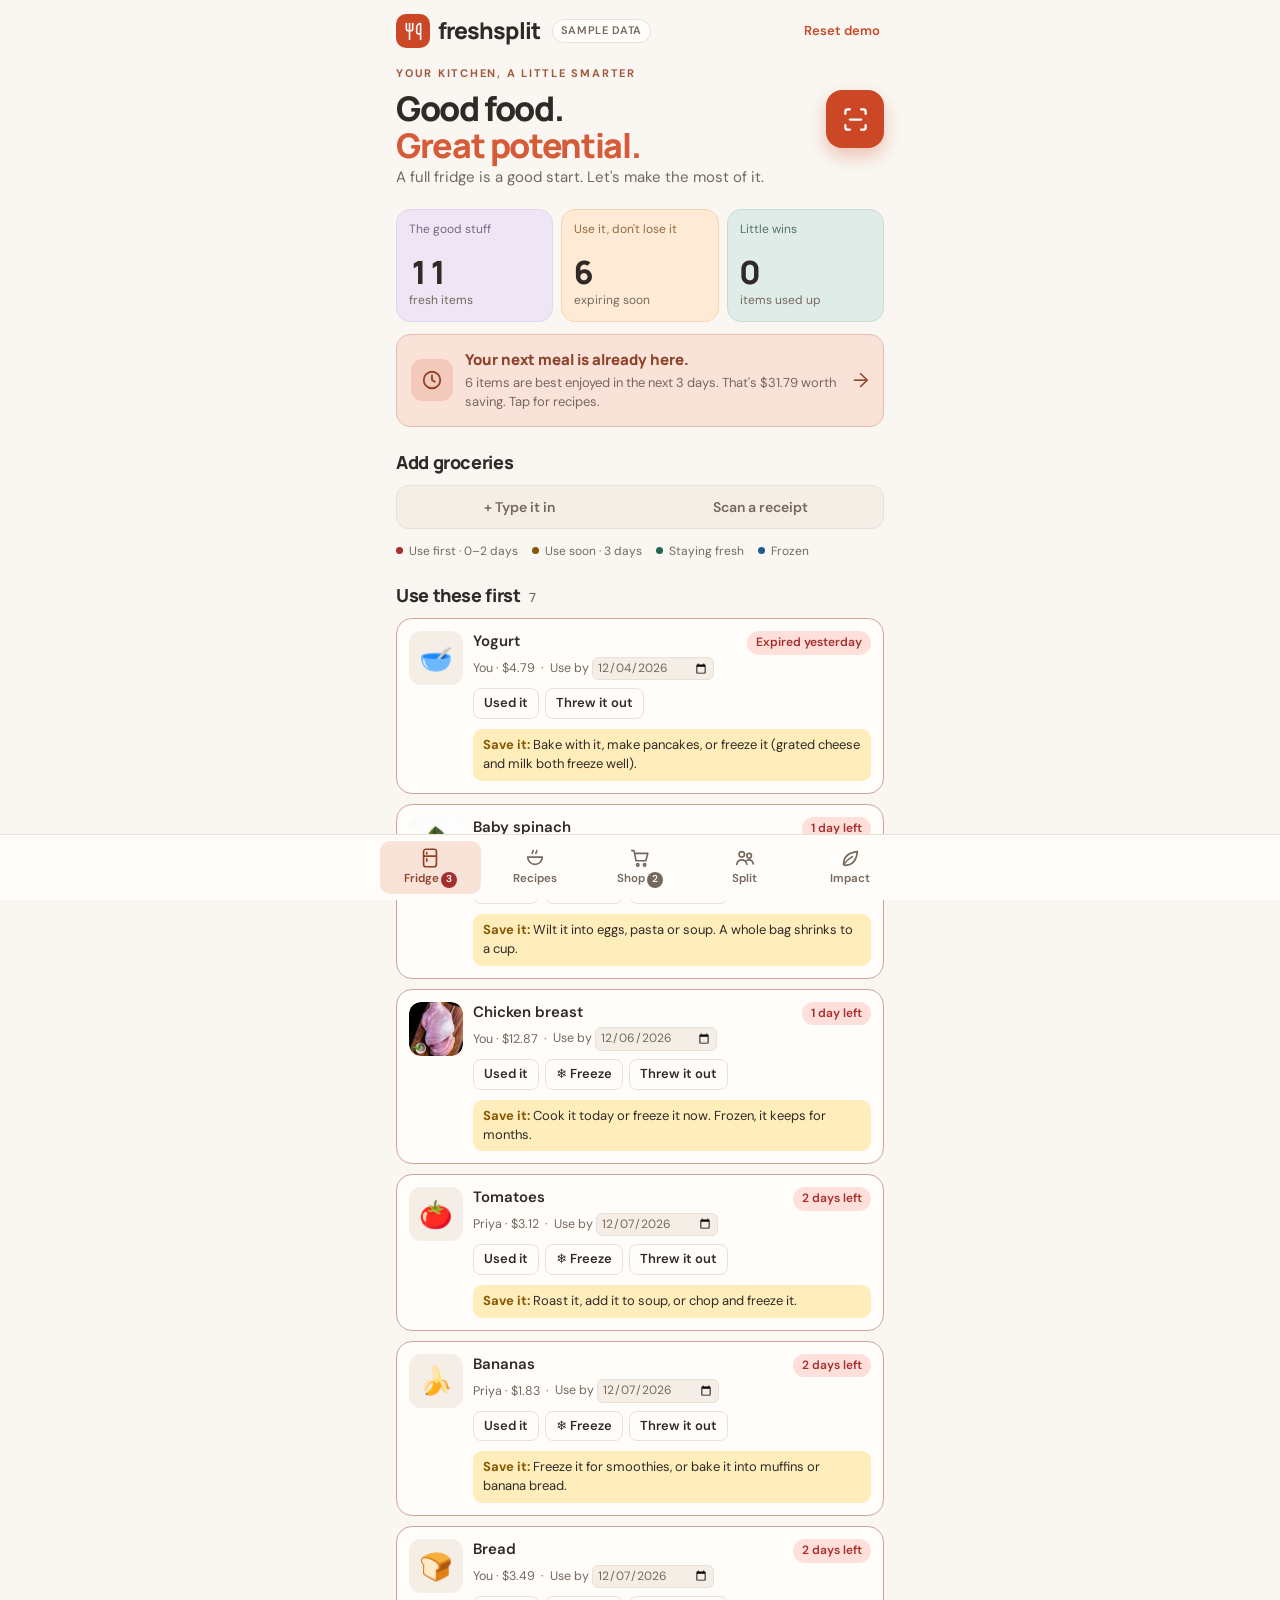
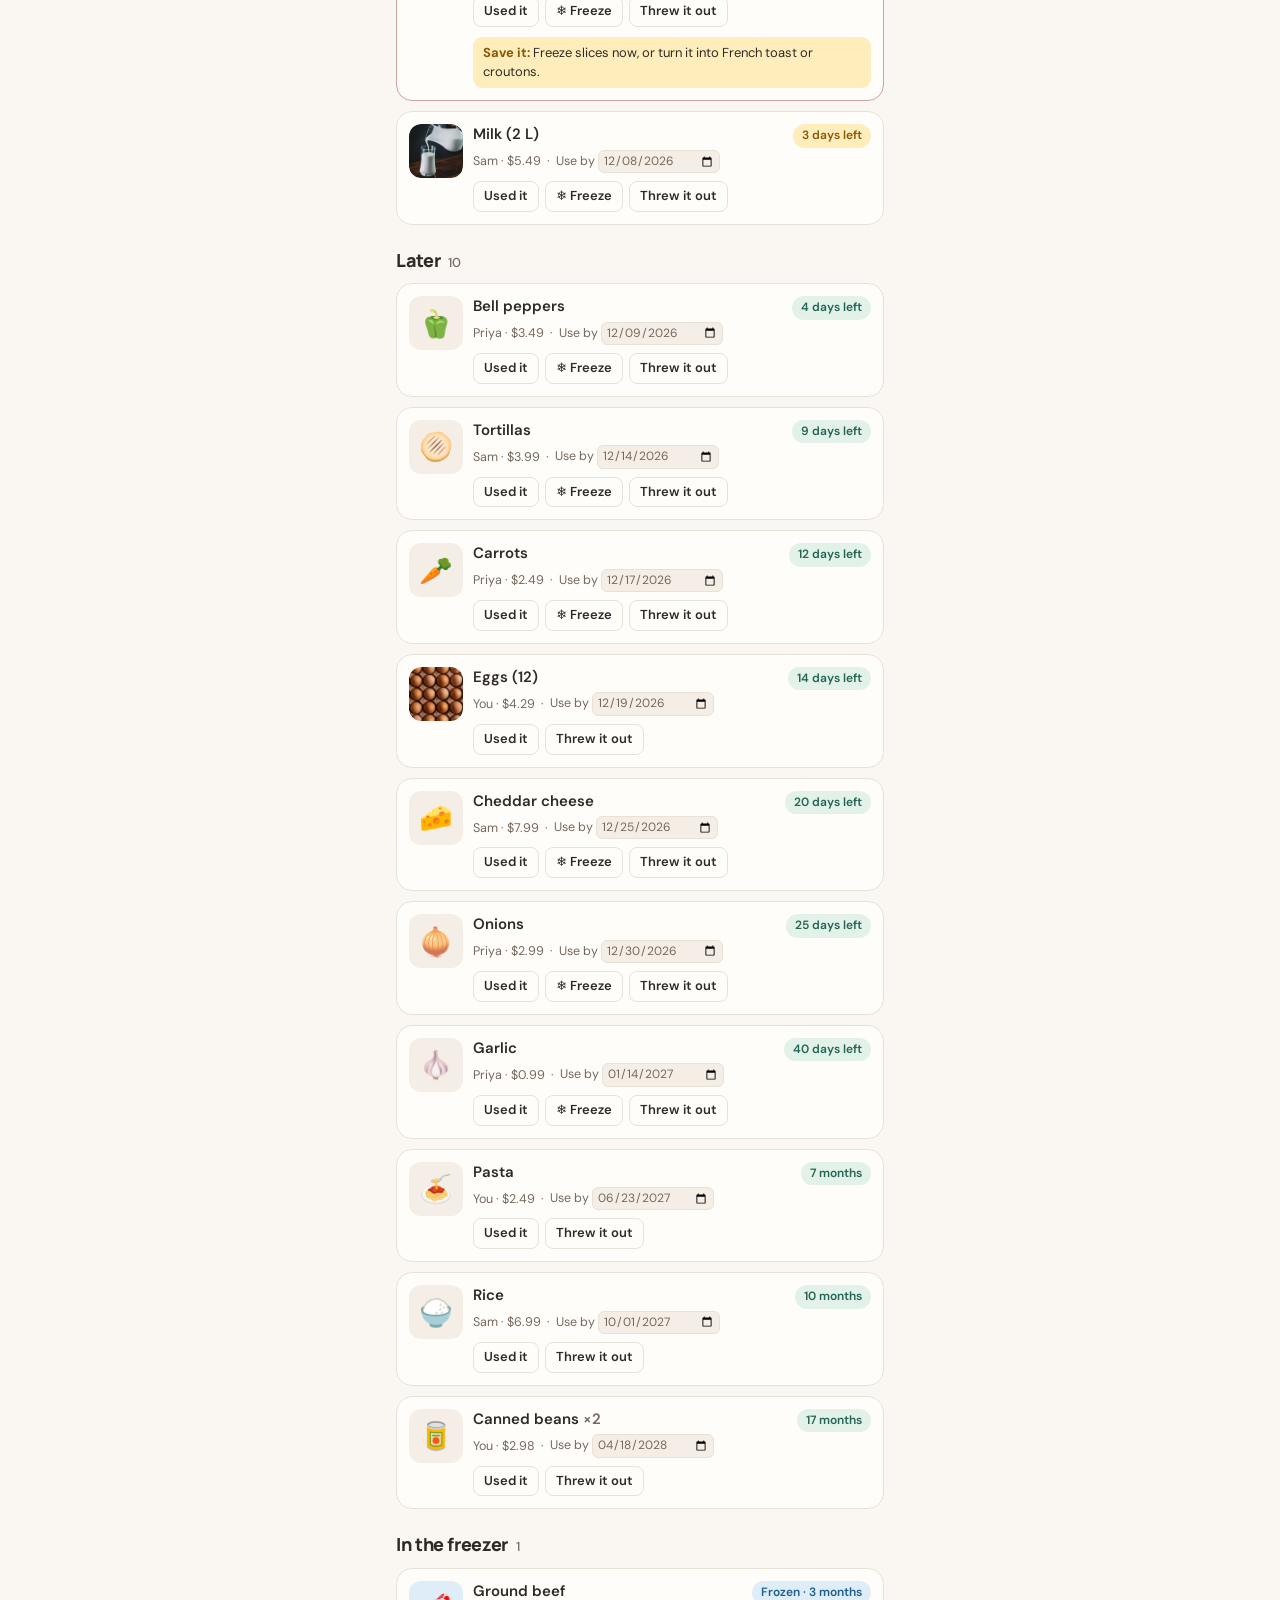
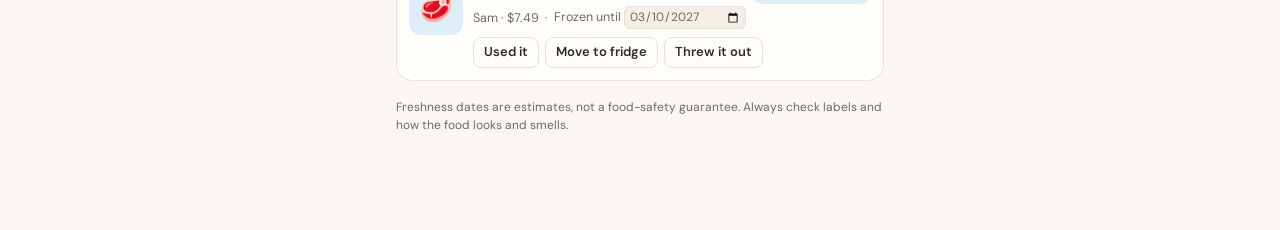
==== index.html @ 05a81a23 "Add FreshSplit app, test page and README" ====
<!DOCTYPE html>
<html lang="en">
<head>
<meta charset="utf-8">
<meta name="viewport" content="width=device-width,initial-scale=1,viewport-fit=cover">
<style>body{margin:0}[hidden]{display:none!important}</style>
</head>
<body>
<title>FreshSplit</title>
<meta name="claude:viewport-fit-sides" content="cover">
<link rel="preconnect" href="https://fonts.googleapis.com">
<link rel="preconnect" href="https://fonts.gstatic.com" crossorigin>
<link href="https://fonts.googleapis.com/css2?family=DM+Sans:opsz,wght@9..40,400;9..40,500;9..40,600;9..40,700&family=Manrope:wght@600;700;800&display=swap" rel="stylesheet">
<style>
/* Layout: a single phone-width app column, sticky header, fixed bottom tab bar */
:root{
  --bg:#FAF7F2; --surface:#FFFDFA; --sunk:#F4EEE6; --ink:#302A27; --muted:#75685D; --line:#E8E1D8;
  --accent:#CB4726; --accent-ink:#FFFFFF; --accent-soft:#F9E2D7; --accent-strong:#8E422A;
  --ice:#1D5E8C; --ice-soft:#DFEDF8; --ok:#246454; --ok-soft:#E2F2E9;
  --warn:#885805; --warn-soft:#FFEDBB; --bad:#A42F2F; --bad-soft:#FFDFDA;
  --p1:#EEE5F5; --p1-line:#E3D5ED; --p1-ink:#7C6588;
  --p2:#FFEBD5; --p2-line:#F1D7B8; --p2-ink:#94683F;
  --p3:#DFECE7; --p3-line:#C8DDD4; --p3-ink:#4F7466;
  --eyebrow:#A2583F; --headline-em:#D65B38;
  --shadow:0 1px 2px rgba(48,42,39,.05),0 6px 18px rgba(93,60,31,.06);
  --display:"Manrope","DM Sans",system-ui,sans-serif;
  --body:"DM Sans",system-ui,-apple-system,"Segoe UI",Roboto,sans-serif;
}
@media (prefers-color-scheme: dark){
  :root:not([data-theme="light"]){
    --bg:#191513; --surface:#221D1A; --sunk:#1D1916; --ink:#F3EBE4; --muted:#B5A698; --line:#3A312B;
    --accent:#F0784F; --accent-ink:#1A0E09; --accent-soft:#3B241A; --accent-strong:#F7A98C;
    --ice:#86C5F0; --ice-soft:#152A3B; --ok:#72CDB0; --ok-soft:#16302A;
    --warn:#EBB95C; --warn-soft:#382B12; --bad:#F38D7D; --bad-soft:#3E201C;
    --p1:#2A2233; --p1-line:#3A2F45; --p1-ink:#CDB6DA;
    --p2:#33261A; --p2-line:#4A3725; --p2-ink:#E3B98D;
    --p3:#1C2C27; --p3-line:#2B403A; --p3-ink:#9CCBB9;
    --eyebrow:#E39A7E; --headline-em:#F0784F;
    --shadow:0 1px 2px rgba(0,0,0,.4); color-scheme:dark;
  }
}
:root[data-theme="dark"]{
  --bg:#191513; --surface:#221D1A; --sunk:#1D1916; --ink:#F3EBE4; --muted:#B5A698; --line:#3A312B;
  --accent:#F0784F; --accent-ink:#1A0E09; --accent-soft:#3B241A; --accent-strong:#F7A98C;
  --ice:#86C5F0; --ice-soft:#152A3B; --ok:#72CDB0; --ok-soft:#16302A;
  --warn:#EBB95C; --warn-soft:#382B12; --bad:#F38D7D; --bad-soft:#3E201C;
  --p1:#2A2233; --p1-line:#3A2F45; --p1-ink:#CDB6DA;
  --p2:#33261A; --p2-line:#4A3725; --p2-ink:#E3B98D;
  --p3:#1C2C27; --p3-line:#2B403A; --p3-ink:#9CCBB9;
  --eyebrow:#E39A7E; --headline-em:#F0784F;
  --shadow:0 1px 2px rgba(0,0,0,.4); color-scheme:dark;
}
*{box-sizing:border-box}
body{background:var(--bg);color:var(--ink);font-family:var(--body);font-size:15px;line-height:1.45;-webkit-font-smoothing:antialiased}
body::before{content:"";position:fixed;inset:0 0 auto;height:env(safe-area-inset-top,0px);z-index:10;background:var(--bg)}
button,input,select,textarea{font:inherit;color:inherit}
button{cursor:pointer}
:focus-visible{outline:2px solid var(--accent);outline-offset:2px}
.app{max-width:520px;margin:0 auto;padding-left:max(16px,env(safe-area-inset-left,0px));padding-right:max(16px,env(safe-area-inset-right,0px));padding-block:0 calc(96px + env(safe-area-inset-bottom,0px))}
header.top{position:sticky;top:env(safe-area-inset-top,0px);z-index:5;background:var(--bg);padding-block:14px 10px;display:flex;align-items:center;gap:12px}
.brand{font-family:var(--display);font-weight:800;font-size:22px;letter-spacing:-.02em;display:flex;align-items:center;gap:8px}
.brand-mark{width:28px;height:28px;border-radius:8px;background:var(--accent);color:var(--accent-ink);display:grid;place-items:center;font-size:15px}
.top .spacer{flex:1}
.demo-pill{font-size:11px;font-weight:600;letter-spacing:.06em;text-transform:uppercase;color:var(--muted);border:1px solid var(--line);border-radius:999px;padding:3px 8px;background:var(--surface)}
.linkbtn{background:none;border:0;color:var(--accent);font-weight:600;font-size:13px;padding:4px}
h1.page{font-family:var(--display);font-weight:800;font-size:30px;letter-spacing:-.025em;line-height:1.1;margin:6px 0 4px;text-wrap:balance}
.sub{color:var(--muted);margin:0 0 16px}
h2{font-family:var(--display);font-weight:700;font-size:18px;letter-spacing:-.01em;margin:22px 0 10px;display:flex;align-items:baseline;gap:8px}
h2 .count{font-family:var(--body);font-size:13px;color:var(--muted);font-weight:500}
.stack{display:flex;flex-direction:column;gap:10px}
.card{background:var(--surface);border:1px solid var(--line);border-radius:14px;padding:14px;box-shadow:var(--shadow)}
.row{display:flex;gap:10px;align-items:center;flex-wrap:wrap}
.grow{flex:1;min-width:0}
.muted{color:var(--muted)}
.small{font-size:13px}
.tnum{font-variant-numeric:tabular-nums}

/* Summary strip */
.summary{display:grid;grid-template-columns:repeat(3,1fr);gap:8px}
.sum{border-radius:12px;padding:10px 12px;background:var(--surface);border:1px solid var(--line)}
.sum b{display:block;font-family:var(--display);font-size:24px;font-weight:800;line-height:1.1;font-variant-numeric:tabular-nums}
.sum span{font-size:12px;color:var(--muted)}
.sum.bad b{color:var(--bad)} .sum.warn b{color:var(--warn)}

/* Buttons & fields */
.btn{border:1px solid var(--line);background:var(--surface);border-radius:10px;padding:8px 12px;font-weight:600;font-size:14px}
.btn.primary{background:var(--accent);color:var(--accent-ink);border-color:var(--accent)}
.btn.ghost{background:transparent}
.btn.sm{padding:5px 10px;font-size:13px;border-radius:8px}
.btn:disabled{opacity:.45;cursor:not-allowed}
.seg{display:flex;background:var(--sunk);border:1px solid var(--line);border-radius:12px;padding:3px;gap:3px}
.seg button{flex:1;border:0;background:transparent;border-radius:9px;padding:8px;font-weight:600;font-size:14px;color:var(--muted)}
.seg button[aria-pressed="true"]{background:var(--surface);color:var(--ink);box-shadow:var(--shadow)}
.f{display:flex;flex-direction:column;gap:4px;font-size:12px;font-weight:600;color:var(--muted);letter-spacing:.02em;min-width:0}
.input,select.input,textarea.input{width:100%;border:1px solid var(--line);background:var(--sunk);border-radius:9px;padding:9px 10px;font-size:15px;font-weight:400;color:var(--ink)}
textarea.input{font-family:ui-monospace,"SF Mono",Menlo,Consolas,monospace;font-size:13px;min-height:150px;resize:vertical}
.grid2{display:grid;grid-template-columns:1fr 1fr;gap:10px}
.grid3{display:grid;grid-template-columns:1fr 1fr 1fr;gap:10px}
.hint{font-size:13px;color:var(--muted);background:var(--sunk);border-radius:9px;padding:8px 10px}

/* Pantry rows */
.item{display:grid;grid-template-columns:40px 1fr;gap:10px;align-items:start;padding:12px;background:var(--surface);border:1px solid var(--line);border-radius:14px}
.item.urgent{border-color:color-mix(in srgb,var(--bad) 35%,var(--line))}
.emoji{width:40px;height:40px;border-radius:10px;background:var(--sunk);display:grid;place-items:center;font-size:22px}
.item .name{font-weight:600;min-width:0}
.item .head{display:flex;justify-content:space-between;align-items:flex-start;gap:8px}
.demo-pill,.linkbtn{white-space:nowrap}
.item .meta{font-size:12.5px;color:var(--muted);display:flex;gap:6px;flex-wrap:wrap;align-items:center;margin-top:2px}
.item input[type=date]{border:1px solid var(--line);background:var(--sunk);border-radius:6px;padding:1px 4px;font-size:12px;color:var(--muted)}
.item .acts{display:flex;gap:6px;margin-top:8px;flex-wrap:wrap}
.tip{grid-column:2 / -1;font-size:13px;background:var(--warn-soft);color:var(--ink);border-radius:9px;padding:7px 10px}
.tip b{color:var(--warn)}
.chip{display:inline-flex;align-items:center;gap:4px;border-radius:999px;padding:3px 9px;font-size:12px;font-weight:600;white-space:nowrap;font-variant-numeric:tabular-nums}
.chip.ok{background:var(--accent-soft);color:var(--accent)}
.chip.warn{background:var(--warn-soft);color:var(--warn)}
.chip.bad{background:var(--bad-soft);color:var(--bad)}
.chip.ice{background:var(--ice-soft);color:var(--ice)}
.item.frozen .emoji{background:var(--ice-soft)}
.frz{display:inline-flex;align-items:center;gap:6px;border:1px solid var(--line);background:var(--surface);border-radius:999px;padding:4px 10px;font-size:13px;font-weight:600;color:var(--ink);cursor:pointer;white-space:nowrap}
.frz input{width:16px;height:16px;accent-color:var(--ice);margin:0}
.frz:has(input:checked){background:var(--ice-soft);border-color:var(--ice);color:var(--ice)}
.rc-row{display:grid;grid-template-columns:auto 32px 1fr;gap:10px;align-items:start;padding:10px 0;border-bottom:1px solid var(--line)}
.rc-row > input{width:18px;height:18px;margin-top:6px;accent-color:var(--accent)}
.rc-row .emoji{width:32px;height:32px;font-size:18px;border-radius:8px}
.rc-ctl{display:flex;flex-wrap:wrap;gap:8px;align-items:center;margin-top:6px}
.dt{border:1px solid var(--line);background:var(--sunk);border-radius:8px;padding:4px 6px;font-size:13px;color:var(--ink)}
.chip.neutral{background:var(--sunk);color:var(--muted);border:1px solid var(--line)}

/* Recipes */
.chips{display:flex;gap:8px;flex-wrap:wrap}
.fchip{border:1px solid var(--line);background:var(--surface);border-radius:999px;padding:6px 12px;font-size:13px;font-weight:600;color:var(--muted)}
.fchip[aria-pressed="true"]{background:var(--ink);color:var(--bg);border-color:var(--ink)}
.recipe h3{font-family:var(--display);font-size:18px;font-weight:700;margin:0;letter-spacing:-.01em}
.bar{height:6px;border-radius:99px;background:var(--sunk);overflow:hidden;border:1px solid var(--line)}
.bar i{display:block;height:100%;background:var(--accent);border-radius:99px}
.uses{font-size:13px;background:var(--warn-soft);border-radius:9px;padding:7px 10px}
.uses b{color:var(--warn)}
.ing{display:flex;flex-wrap:wrap;gap:6px}
.ing span{font-size:12.5px;border-radius:7px;padding:2px 8px;background:var(--accent-soft);color:var(--accent);font-weight:500}
.ing span.miss{background:var(--sunk);color:var(--muted);text-decoration:line-through;text-decoration-color:transparent;border:1px dashed var(--line)}
.cookpanel{border-top:1px dashed var(--line);margin-top:4px;padding-top:10px}
.check{display:flex;gap:10px;align-items:center;padding:6px 0;font-size:14px}
.check input{width:18px;height:18px;accent-color:var(--accent)}

/* Shopping */
.shop-row{display:flex;gap:10px;align-items:center;padding:10px 12px;background:var(--surface);border:1px solid var(--line);border-radius:12px}
.shop-row.done .nm{text-decoration:line-through;color:var(--muted)}
.alert{border-radius:12px;padding:12px;font-size:14px;display:flex;flex-direction:column;gap:8px}
.alert.warn{background:var(--warn-soft)}
.alert.ok{background:var(--accent-soft)}
.alert.info{background:var(--sunk);border:1px solid var(--line)}

/* Split */
.people{display:flex;gap:8px;flex-wrap:wrap}
.person{display:flex;align-items:center;gap:8px;border:1px solid var(--line);background:var(--surface);border-radius:999px;padding:4px 12px 4px 4px;font-weight:600;font-size:14px}
.av{width:26px;height:26px;border-radius:50%;display:grid;place-items:center;font-size:12px;font-weight:700;color:var(--accent-ink);background:var(--accent)}
.bal{display:flex;justify-content:space-between;align-items:center;padding:8px 0;border-bottom:1px solid var(--line)}
.bal:last-child{border-bottom:0}
.settle{display:flex;align-items:center;gap:8px;font-size:15px;padding:8px 0}
.settle .arrow{color:var(--muted)}
.settle b.amt{margin-left:auto;font-variant-numeric:tabular-nums}
.pchips{display:flex;gap:6px;flex-wrap:wrap}
.pchip{display:inline-flex;align-items:center;gap:6px;border:1px solid var(--line);background:var(--sunk);border-radius:999px;padding:3px 11px 3px 3px;font-size:13px;font-weight:600;color:var(--muted)}
.pchip .av{width:22px;height:22px;font-size:11px;background:var(--line);color:var(--muted)}
.pchip[aria-pressed="true"]{background:var(--accent-soft);border-color:var(--accent);color:var(--accent)}
.pchip[aria-pressed="true"] .av{background:var(--accent);color:var(--accent-ink)}
.buy{display:flex;flex-direction:column;gap:10px;padding:12px;background:var(--surface);border:1px solid var(--line);border-radius:12px}
.buy .quick{display:flex;gap:4px;margin-left:-4px}

/* Impact */
.tiles{display:grid;grid-template-columns:1fr 1fr;gap:10px}
.tile{background:var(--surface);border:1px solid var(--line);border-radius:14px;padding:14px}
.tile .v{font-family:var(--display);font-weight:800;font-size:30px;letter-spacing:-.02em;line-height:1.05;font-variant-numeric:tabular-nums}
.tile .l{font-size:12.5px;color:var(--muted);margin-top:4px}
.tile.hero{grid-column:1 / -1;background:var(--accent);border-color:var(--accent);color:var(--accent-ink)}
.tile.hero .l{color:var(--accent-ink);opacity:.85}
.tile.hero .v{font-size:40px}
.chart{display:grid;grid-template-columns:repeat(4,1fr);gap:12px;align-items:end;height:170px;padding:0 4px;border-bottom:1px solid var(--line);background-image:linear-gradient(var(--line) 1px,transparent 1px);background-size:100% 25%;background-position:0 0}
.wk{display:flex;gap:4px;align-items:end;justify-content:center;height:100%}
.wk i{width:22px;border-radius:5px 5px 0 0;position:relative;display:block;min-height:2px}
.wk i.r{background:var(--accent)} .wk i.t{background:var(--bad);opacity:.75}
.wk i em{position:absolute;top:-17px;left:50%;transform:translateX(-50%);font-style:normal;font-size:10.5px;color:var(--muted);font-variant-numeric:tabular-nums;white-space:nowrap}
.xl{display:grid;grid-template-columns:repeat(4,1fr);gap:12px;text-align:center;font-size:12px;color:var(--muted);padding-top:6px}
.legend{display:flex;gap:14px;font-size:12.5px;color:var(--muted);margin-top:8px}
.legend span::before{content:"";display:inline-block;width:10px;height:10px;border-radius:3px;margin-right:6px;vertical-align:-1px;background:var(--accent)}
.legend span.t::before{background:var(--bad);opacity:.75}
.src{font-size:12.5px;color:var(--muted)}
.src a{color:var(--accent)}

/* Bottom nav */
nav.tabs{position:fixed;left:0;right:0;bottom:0;z-index:6;background:var(--surface);border-top:1px solid var(--line);padding:6px max(16px,env(safe-area-inset-right,0px)) calc(6px + env(safe-area-inset-bottom,0px)) max(16px,env(safe-area-inset-left,0px))}
nav.tabs .in{max-width:520px;margin:0 auto;display:grid;grid-template-columns:repeat(5,1fr);gap:4px}
nav.tabs button{border:0;background:transparent;border-radius:10px;padding:6px 2px;display:flex;flex-direction:column;align-items:center;gap:2px;font-size:11.5px;font-weight:600;color:var(--muted)}
nav.tabs button svg{width:22px;height:22px;fill:none;stroke:currentColor;stroke-width:1.8;stroke-linecap:round;stroke-linejoin:round}
nav.tabs button[aria-current="page"]{color:var(--accent);background:var(--accent-soft)}
.badge{min-width:16px;height:16px;padding:0 4px;border-radius:8px;background:var(--bad);color:#fff;font-size:10px;display:inline-grid;place-items:center;margin-left:2px}

.toast{position:fixed;left:50%;bottom:calc(84px + env(safe-area-inset-bottom,0px));transform:translateX(-50%) translateY(20px);background:var(--ink);color:var(--bg);padding:10px 16px;border-radius:12px;font-size:14px;font-weight:500;opacity:0;pointer-events:none;transition:.25s;max-width:calc(100% - 32px);z-index:20;text-align:center}
.toast.show{opacity:1;transform:translateX(-50%) translateY(0)}
.upload{display:flex;flex-direction:column;align-items:center;gap:4px;text-align:center;border:2px dashed var(--accent);background:var(--accent-soft);border-radius:14px;padding:18px 14px;cursor:pointer;color:var(--ink)}
.upload b{color:var(--accent);font-size:16px}
.upload .up-ic{width:40px;height:40px;fill:none;stroke:var(--accent);stroke-width:1.8;stroke-linecap:round;stroke-linejoin:round}
.upload:focus-within{outline:2px solid var(--accent);outline-offset:2px}
.vh{position:absolute;width:1px;height:1px;opacity:0;overflow:hidden;pointer-events:none}
.ocr{display:flex;gap:12px;align-items:center}
.ocr img{width:56px;height:76px;object-fit:cover;object-position:top;border-radius:8px;border:1px solid var(--line);flex:none;background:#fff}
.or{display:flex;align-items:center;gap:10px;color:var(--muted);font-size:12px;text-transform:uppercase;letter-spacing:.06em}
.or::before,.or::after{content:"";flex:1;height:1px;background:var(--line)}
.empty{text-align:center;color:var(--muted);padding:18px;border:1px dashed var(--line);border-radius:14px}
@media (max-width:380px){.grid3{grid-template-columns:1fr 1fr}.summary b{font-size:20px}}

/* Figma design layer: warm kitchen look */
.brand{font-family:var(--display);font-weight:800;letter-spacing:-.04em;font-size:23px}
.brand-mark{width:34px;height:34px;border-radius:10px}
.brand-mark svg{width:19px;height:19px;fill:none;stroke:currentColor;stroke-width:2;stroke-linecap:round;stroke-linejoin:round}
h1.page{font-weight:800;letter-spacing:-.04em;font-size:34px;line-height:1.08}
h1.page em{font-style:normal;color:var(--headline-em)}
h2{font-family:var(--display);font-weight:800;letter-spacing:-.02em}
.hero{display:flex;align-items:flex-start;gap:12px;margin:8px 0 4px}
.eyebrow{color:var(--eyebrow);font-size:11px;font-weight:700;letter-spacing:.16em;text-transform:uppercase;margin-bottom:8px}
.scan-fab{flex:none;width:58px;height:58px;border-radius:16px;border:0;background:var(--accent);color:var(--accent-ink);display:grid;place-items:center;box-shadow:0 8px 18px color-mix(in srgb,var(--accent) 30%,transparent);margin-top:24px}
.scan-fab svg{width:27px;height:27px;fill:none;stroke:currentColor;stroke-width:2;stroke-linecap:round;stroke-linejoin:round}
.stats{display:grid;grid-template-columns:repeat(3,minmax(0,1fr));gap:8px}
.stat{border-radius:14px;padding:12px;border:1px solid var(--p1-line);background:var(--p1);display:flex;flex-direction:column;min-width:0}
.stat .lbl{font-size:12px;color:var(--p1-ink);line-height:1.25;min-height:2.5em}
.stat b{font-family:var(--display);font-size:32px;font-weight:800;letter-spacing:-.03em;line-height:1.05;margin-top:4px;font-variant-numeric:tabular-nums}
.stat .unit{font-size:12px;color:var(--muted);margin-top:2px}
.stat.s2{background:var(--p2);border-color:var(--p2-line)} .stat.s2 .lbl{color:var(--p2-ink)}
.stat.s3{background:var(--p3);border-color:var(--p3-line)} .stat.s3 .lbl{color:var(--p3-ink)}
.banner{display:flex;align-items:center;gap:12px;width:100%;text-align:left;margin-top:12px;background:var(--accent-soft);border:1px solid color-mix(in srgb,var(--accent) 22%,var(--line));border-radius:14px;padding:14px;color:var(--ink);font:inherit}
.banner b{display:block;color:var(--accent-strong);font-family:var(--display);font-size:15px;font-weight:800}
.banner .t{display:block;font-size:13px;color:var(--muted);margin-top:3px}
.banner .arr{color:var(--accent-strong);font-size:20px;flex:none}
.b-ic{width:42px;height:42px;border-radius:11px;background:color-mix(in srgb,var(--accent) 16%,transparent);color:var(--accent-strong);display:grid;place-items:center;flex:none}
.b-ic svg{width:22px;height:22px;fill:none;stroke:currentColor;stroke-width:2;stroke-linecap:round;stroke-linejoin:round}
.key{display:flex;flex-wrap:wrap;gap:6px 14px;font-size:12px;color:var(--muted);margin-top:14px}
.key i{display:inline-block;width:7px;height:7px;border-radius:50%;margin-right:6px;vertical-align:1px}
.key .kr{background:var(--bad)} .key .kw{background:var(--warn)} .key .ko{background:var(--ok)} .key .ki{background:var(--ice)}
.disclaimer{font-size:12px;color:var(--muted);margin:18px 0 0}
.item{grid-template-columns:54px 1fr;border-radius:16px}
.item .emoji{width:54px;height:54px;border-radius:12px;font-size:27px;overflow:hidden}
.emoji img{width:100%;height:100%;object-fit:cover;border-radius:inherit;display:block}
.recipe{overflow:hidden}
.recipe .rphoto{display:block;width:calc(100% + 28px);max-width:none;margin:-14px -14px 0;height:150px;object-fit:cover}
.chip.ok{background:var(--ok-soft);color:var(--ok)}
.ing span{background:var(--ok-soft);color:var(--ok)}
.tile.hero{background:var(--ok);border-color:var(--ok);color:var(--bg)}
.tile.hero .l{color:var(--bg)}
.wk i.r{background:var(--ok)}
.legend span::before{background:var(--ok)}
.card,.shop-row,.buy{border-radius:16px}
nav.tabs button[aria-current="page"]{color:var(--accent-strong)}
@media (prefers-reduced-motion:reduce){*{transition:none!important}}
</style>

<div class="app">
  <header class="top">
    <div class="brand"><span class="brand-mark" aria-hidden="true"><svg viewBox="0 0 24 24"><path d="M3 2v7c0 1.1.9 2 2 2h4a2 2 0 0 0 2-2V2"/><path d="M7 2v20"/><path d="M21 15V2a5 5 0 0 0-5 5v6c0 1.1.9 2 2 2h3Zm0 0v7"/></svg></span>freshsplit</div>
    <span class="demo-pill">Sample data</span>
    <span class="spacer"></span>
    <button class="linkbtn" data-act="reset">Reset demo</button>
  </header>
  <main id="view"></main>
</div>

<nav class="tabs" aria-label="Sections">
  <div class="in" id="tabs"></div>
</nav>
<div class="toast" id="toast" role="status" aria-live="polite"></div>

<script>
(function(){
"use strict";

/* ---------- Food knowledge: typical fridge shelf life, weight, price ---------- */
// d = days it usually keeps after purchase, kg = typical pack weight, p = typical price (CAD)
const FOODS = [
  {k:"milk", n:"Milk (2 L)", e:"🥛", d:7, kg:2.0, p:5.49, c:"dairy", a:["milk"]},
  {k:"eggs", n:"Eggs (12)", e:"🥚", d:21, kg:0.7, p:4.29, c:"dairy", a:["egg"]},
  {k:"cheese", n:"Cheddar cheese", e:"🧀", d:28, kg:0.4, p:7.99, c:"dairy", a:["cheese","ched","mozz"]},
  {k:"yogurt", n:"Yogurt", e:"🥣", d:14, kg:0.65, p:4.79, c:"dairy", a:["yogurt","yog"]},
  {k:"butter", n:"Butter", e:"🧈", d:60, kg:0.45, p:6.49, c:"dairy", a:["butter"]},
  {k:"cream", n:"Cooking cream", e:"🥛", d:10, kg:0.5, p:3.29, c:"dairy", a:["cream"]},
  {k:"bread", n:"Bread", e:"🍞", d:5, kg:0.6, p:3.49, c:"bakery", a:["bread","loaf"]},
  {k:"tortilla", n:"Tortillas", e:"🫓", d:14, kg:0.5, p:3.99, c:"bakery", a:["tortilla","wrap"]},
  {k:"spinach", n:"Baby spinach", e:"🥬", d:5, kg:0.3, p:4.99, c:"leafy", a:["spinach"]},
  {k:"lettuce", n:"Lettuce", e:"🥬", d:7, kg:0.5, p:2.99, c:"leafy", a:["lettuce","romaine"]},
  {k:"tomato", n:"Tomatoes", e:"🍅", d:7, kg:0.5, p:3.12, c:"produce", a:["tomato","roma"]},
  {k:"pepper", n:"Bell peppers", e:"🫑", d:7, kg:0.4, p:3.49, c:"produce", a:["pepper"]},
  {k:"broccoli", n:"Broccoli", e:"🥦", d:5, kg:0.5, p:2.99, c:"produce", a:["broccoli"]},
  {k:"mushroom", n:"Mushrooms", e:"🍄", d:5, kg:0.23, p:2.99, c:"produce", a:["mushroom"]},
  {k:"cucumber", n:"Cucumber", e:"🥒", d:7, kg:0.4, p:1.29, c:"produce", a:["cucumber","cuke"]},
  {k:"carrot", n:"Carrots", e:"🥕", d:21, kg:1.0, p:2.49, c:"produce", a:["carrot"]},
  {k:"potato", n:"Potatoes", e:"🥔", d:30, kg:2.0, p:4.99, c:"produce", a:["potato"]},
  {k:"onion", n:"Onions", e:"🧅", d:30, kg:1.0, p:2.99, c:"produce", a:["onion"]},
  {k:"garlic", n:"Garlic", e:"🧄", d:60, kg:0.1, p:0.99, c:"produce", a:["garlic"]},
  {k:"banana", n:"Bananas", e:"🍌", d:5, kg:1.0, p:1.83, c:"fruit", a:["banana"]},
  {k:"apple", n:"Apples", e:"🍎", d:30, kg:1.0, p:4.49, c:"fruit", a:["apple"]},
  {k:"strawberries", n:"Strawberries", e:"🍓", d:4, kg:0.45, p:4.99, c:"fruit", a:["strawberr","berries"]},
  {k:"avocado", n:"Avocados", e:"🥑", d:4, kg:0.4, p:3.99, c:"fruit", a:["avocado"]},
  {k:"chicken", n:"Chicken breast", e:"🍗", d:2, kg:1.0, p:12.87, c:"meat", a:["chicken","chkn"]},
  {k:"beef", n:"Ground beef", e:"🥩", d:2, kg:0.45, p:7.49, c:"meat", a:["beef"]},
  {k:"salmon", n:"Salmon fillet", e:"🐟", d:2, kg:0.4, p:11.99, c:"meat", a:["salmon"]},
  {k:"rice", n:"Rice", e:"🍚", d:365, kg:2.0, p:6.99, c:"pantry", a:["rice"]},
  {k:"pasta", n:"Pasta", e:"🍝", d:365, kg:0.9, p:2.49, c:"pantry", a:["pasta","spaghetti","penne"]},
  {k:"oats", n:"Rolled oats", e:"🌾", d:365, kg:1.0, p:4.49, c:"pantry", a:["oats","oatmeal"]},
  {k:"beans", n:"Canned beans", e:"🥫", d:730, kg:0.4, p:1.49, c:"pantry", a:["bean"]}
];
const FOOD = Object.fromEntries(FOODS.map(f=>[f.k,f]));
const TIPS = {
  dairy:"Bake with it, make pancakes, or freeze it (grated cheese and milk both freeze well).",
  bakery:"Freeze slices now, or turn it into French toast or croutons.",
  leafy:"Wilt it into eggs, pasta or soup. A whole bag shrinks to a cup.",
  produce:"Roast it, add it to soup, or chop and freeze it.",
  fruit:"Freeze it for smoothies, or bake it into muffins or banana bread.",
  meat:"Cook it today or freeze it now. Frozen, it keeps for months.",
  pantry:"",
  other:"Check it, and freeze or cook it soon."
};
// How long food keeps in the freezer (days), and how long it lasts in the fridge after thawing.
const FREEZE = {milk:90, cheese:180, yogurt:60, butter:270, cream:90, bread:90, tortilla:180, spinach:180, tomato:180,
  pepper:240, broccoli:300, mushroom:270, carrot:300, onion:240, garlic:180, banana:90, apple:240, strawberries:240,
  avocado:120, chicken:270, beef:120, salmon:90};
const NO_FREEZE = {eggs:"Eggs crack in the shell when frozen.", lettuce:"Lettuce goes limp and watery when frozen.",
  cucumber:"Cucumber goes mushy when frozen.", potato:"Raw potatoes turn watery and grainy when frozen."};
const THAW = {meat:2, dairy:5, bakery:3};
function freezeDays(k, c){ if(k && FREEZE[k]) return FREEZE[k]; if(c==="pantry") return null; if(k && NO_FREEZE[k]) return null; return k?null:90; }
function noFreezeMsg(k, c){ if(k && NO_FREEZE[k]) return NO_FREEZE[k]; if(c==="pantry") return "This keeps for months in the cupboard, so there's no need to freeze it."; return "This doesn't freeze well."; }
function fmtDate(s){const [y,m,d]=s.split("-").map(Number); return new Date(y,m-1,d).toLocaleDateString(undefined,{month:"short",day:"numeric",year:"numeric"});}
const CO2_PER_KG = 3; // 2.3 Mt household food waste ≈ 6.9 Mt CO2 (Love Food Hate Waste Canada)

// How to spot each food on a receipt, including common store abbreviations.
const RX = {
  cheese:/chees|\bched|\bchs\b|mozz|parm/, yogurt:/yog|\bygt\b/,
  milk:/milk|\bmlk\b|\bhomo\b|\bskim\b|\b[12]\s?%/, cream:/cream|\bcrm\b/, butter:/butter|\bbtr\b/, eggs:/egg/,
  chicken:/chick|\bchkn|\bchk\b/, beef:/beef|\bgrnd\s?bf|\bgr\s?bf/, salmon:/salmon/,
  spinach:/spinach|\bspnch|\bspin\b/, lettuce:/lettuce|romaine|\blett\b|iceberg/, tomato:/tomato|\btoms?\b|\broma\b/,
  pepper:/pepper|\bppr\b/, broccoli:/brocc/, mushroom:/mushr|\bmush\b/, cucumber:/cucumb|\bcuke/, carrot:/carrot|\bcarr\b/,
  strawberries:/strawb|\bstrwb|berries/, avocado:/avocad|\bavo\b/, banana:/banan|\bbnna/, apple:/apple/,
  potato:/potat/, onion:/onion/, garlic:/garlic/,
  bread:/bread|\bbrd\b|\bloaf|bagel|\bbuns?\b/, tortilla:/tortil|\bwraps?\b/,
  pasta:/pasta|spaghet|penne|macaroni|fusilli|linguin/, rice:/\brice\b/, oats:/\boats?\b|oatmeal/, beans:/\bbeans?\b/
};
function findFood(text){
  const t = text.toLowerCase();
  for(const k in RX){ if(RX[k].test(t)) return FOOD[k]; }
  return null;
}

/* ---------- Photos (from the team's Figma design) ---------- */
const PHOTO = {"strawberries": "[data-uri]", "spinach": "[data-uri]", "chicken": "[data-uri]", "milk": "[data-uri]", "avocado": "[data-uri]", "eggs": "[data-uri]"};
const RPHOTO = {"Creamy chicken & spinach pasta": "[data-uri]", "Yogurt fruit bowl": "[data-uri]", "Avocado & egg toast": "[data-uri]"};
function thumb(k,e){ return PHOTO[k] ? `<img src="${PHOTO[k]}" alt="">` : e; }
const SCAN_SVG='<svg viewBox="0 0 24 24"><path d="M3 7V5a2 2 0 0 1 2-2h2M17 3h2a2 2 0 0 1 2 2v2M21 17v2a2 2 0 0 1-2 2h-2M7 21H5a2 2 0 0 1-2-2v-2M7 12h10"/></svg>';
const CLOCK_SVG='<svg viewBox="0 0 24 24"><circle cx="12" cy="12" r="9"/><path d="M12 7v5l3 2"/></svg>';
function pageHead(eb,title,sub,cta){ return `<div class="hero"><div style="flex:1;min-width:0"><div class="eyebrow">${eb}</div><h1 class="page">${title}</h1><p class="sub">${sub}</p></div>${cta||""}</div>`; }

/* ---------- Recipes ---------- */
const RECIPES = [
  {n:"Creamy chicken & spinach pasta", t:25, veg:false, ing:["chicken","spinach","pasta","milk"]},
  {n:"Avocado & egg toast", t:15, veg:true, ing:["bread","avocado","eggs","spinach"]},
  {n:"Spinach & tomato omelette", t:15, veg:true, ing:["eggs","spinach","tomato","cheese","onion"]},
  {n:"Chicken & pepper stir-fry", t:25, veg:false, ing:["chicken","pepper","broccoli","garlic","rice","onion"]},
  {n:"Creamy spinach pasta", t:20, veg:true, ing:["pasta","spinach","garlic","cream","cheese"]},
  {n:"Banana oat pancakes", t:15, veg:true, ing:["banana","eggs","oats","milk"]},
  {n:"Tomato & bean soup", t:30, veg:true, ing:["tomato","onion","garlic","beans","carrot"]},
  {n:"Grilled cheese & tomato", t:10, veg:true, ing:["bread","cheese","tomato","butter"]},
  {n:"French toast", t:15, veg:true, ing:["bread","eggs","milk","butter"]},
  {n:"Chicken fried rice", t:20, veg:false, ing:["rice","eggs","chicken","carrot","onion","garlic"]},
  {n:"Veggie bean quesadillas", t:15, veg:true, ing:["tortilla","cheese","pepper","onion","beans"]},
  {n:"Yogurt fruit bowl", t:5, veg:true, ing:["yogurt","banana","strawberries","oats"]},
  {n:"Beef tacos", t:25, veg:false, ing:["beef","tortilla","tomato","lettuce","cheese","onion"]},
  {n:"Roasted vegetable tray", t:35, veg:true, ing:["potato","carrot","pepper","onion","garlic"]},
  {n:"Salmon rice bowl", t:20, veg:false, ing:["salmon","rice","cucumber","avocado"]},
  {n:"Mushroom risotto", t:35, veg:true, ing:["rice","mushroom","onion","garlic","cheese","butter"]}
];

/* ---------- Dates ---------- */
const TODAY = (()=>{const d=new Date(); d.setHours(0,0,0,0); return d;})();
function iso(d){return d.getFullYear()+"-"+String(d.getMonth()+1).padStart(2,"0")+"-"+String(d.getDate()).padStart(2,"0");}
function addDays(n){const d=new Date(TODAY); d.setDate(d.getDate()+n); return iso(d);}
function daysLeft(s){const [y,m,dd]=s.split("-").map(Number); return Math.round((new Date(y,m-1,dd)-TODAY)/86400000);}
function fmtShort(d){return d.toLocaleDateString(undefined,{month:"short",day:"numeric"});}
function mondayOf(d){const x=new Date(d); const wd=(x.getDay()+6)%7; x.setDate(x.getDate()-wd); return x;}

/* ---------- Helpers ---------- */
const $ = s=>document.querySelector(s);
let _id = Date.now();
const uid = ()=>"i"+(_id++).toString(36);
const esc = s=>String(s).replace(/[&<>"']/g,c=>({"&":"&amp;","<":"&lt;",">":"&gt;",'"':"&quot;","'":"&#39;"}[c]));
const money = n=>"$"+(Math.round(n*100)/100).toFixed(2);
const kg = n=>(Math.round(n*10)/10).toFixed(1);
function initials(n){return n.trim().slice(0,1).toUpperCase();}

/* ---------- State ---------- */
const KEY="fridgewise-demo-v1";
function mkItem(k, offset, buyer, qty){
  const f=FOOD[k];
  return {id:uid(), k:f.k, name:f.n, e:f.e, c:f.c, exp:addDays(offset), qty:qty||1, price:f.p, kg:f.kg, buyer};
}
function seed(){
  const people=["You","Sam","Priya"];
  const items=[
    mkItem("spinach",1,"Sam"), mkItem("chicken",1,"You"), mkItem("tomato",2,"Priya"),
    mkItem("banana",2,"Priya"), mkItem("bread",2,"You"), mkItem("milk",3,"Sam"),
    mkItem("yogurt",-1,"You"), mkItem("pepper",4,"Priya"), mkItem("tortilla",9,"Sam"),
    mkItem("carrot",12,"Priya"), mkItem("eggs",14,"You"), mkItem("cheese",20,"Sam"),
    mkItem("onion",25,"Priya"), mkItem("garlic",40,"Priya"), mkItem("pasta",200,"You"),
    mkItem("rice",300,"Sam"), mkItem("beans",500,"You",2),
    Object.assign(mkItem("beef",95,"Sam"),{loc:"freezer"})
  ];
  const purchases=items.map(i=>({id:uid(), name:i.name, price:i.price*i.qty, buyer:i.buyer, split:people.slice()}));
  const w=mondayOf(TODAY);
  const wk=n=>{const d=new Date(w); d.setDate(d.getDate()-7*n); return fmtShort(d);};
  return {
    people, items, purchases,
    shop:[{id:uid(),name:"Rolled oats",k:"oats",done:false},{id:uid(),name:"Lettuce",k:"lettuce",done:false}],
    impact:{rescuedKg:0, usedKg:0, tossedKg:0, saved:0, rescuedCount:0},
    history:[{label:wk(3),r:1.1,t:2.4},{label:wk(2),r:1.8,t:1.9},{label:wk(1),r:2.6,t:1.2}],
    weekLabel:fmtShort(w)
  };
}
function load(){try{const s=localStorage.getItem(KEY); if(s){const o=JSON.parse(s); if(o&&o.items) return o;}}catch(e){} return null;}
function save(){try{localStorage.setItem(KEY,JSON.stringify(S));}catch(e){}}
let S = load() || seed();
const UI = {tab:"fridge", addMode:null, receipt:"", parsed:null, pref:"soon", cooking:null, shopWarn:null, check:null};

/* ---------- Status ---------- */
function status(d){
  if(d<0) return {cls:"bad", txt:d===-1?"Expired yesterday":"Expired "+(-d)+" days ago"};
  if(d===0) return {cls:"bad", txt:"Use today"};
  if(d===1) return {cls:"bad", txt:"1 day left"};
  if(d===2) return {cls:"bad", txt:"2 days left"};
  if(d<=3) return {cls:"warn", txt:d+" days left"};
  if(d>60) return {cls:"ok", txt:Math.round(d/30)+" months"};
  return {cls:"ok", txt:d+" days left"};
}
function sorted(){return S.items.slice().sort((a,b)=>daysLeft(a.exp)-daysLeft(b.exp));}
function haveKey(k){return S.items.find(i=>i.k===k && daysLeft(i.exp)>=0);}

/* ---------- Toast ---------- */
let tt;
function toast(msg){const t=$("#toast"); t.textContent=msg; t.classList.add("show"); clearTimeout(tt); tt=setTimeout(()=>t.classList.remove("show"),2600);}

/* ---------- Impact accounting ---------- */
function finishItem(item, how){
  const d=daysLeft(item.exp);
  const w=item.kg*item.qty;
  if(how==="used"){
    S.impact.usedKg+=w; S.impact.usedCount=(S.impact.usedCount||0)+1;
    if(d<=3 && d>=-1 && !item.rescued){ S.impact.rescuedKg+=w; S.impact.saved+=item.price*item.qty; S.impact.rescuedCount++; }
  } else {
    S.impact.tossedKg+=w;
    if(item.rescued){ S.impact.rescuedKg-=w; S.impact.saved-=item.price*item.qty; S.impact.rescuedCount--; }
  }
  S.items=S.items.filter(i=>i.id!==item.id);
}

/* ---------- Tabs ---------- */
const ICONS={
  fridge:'<svg viewBox="0 0 24 24"><rect x="5" y="2.5" width="14" height="19" rx="2.5"/><path d="M5 10h14M8.5 6v1.5M8.5 13v2.5"/></svg>',
  recipes:'<svg viewBox="0 0 24 24"><path d="M4 11h16a8 8 0 0 1-16 0Z"/><path d="M9 7c0-1.5 1-1.5 1-3M13 7c0-1.5 1-1.5 1-3"/></svg>',
  shop:'<svg viewBox="0 0 24 24"><path d="M3 4h2.5l2.2 11h10.6L20.5 7H7"/><circle cx="9.5" cy="19.5" r="1.3"/><circle cx="17" cy="19.5" r="1.3"/></svg>',
  split:'<svg viewBox="0 0 24 24"><circle cx="8.5" cy="8" r="3"/><circle cx="16.5" cy="9.5" r="2.5"/><path d="M3 19c.5-3 3-5 5.5-5s5 2 5.5 5M14 14.6c.8-.4 1.6-.6 2.5-.6 2.2 0 4 1.6 4.5 4.5"/></svg>',
  impact:'<svg viewBox="0 0 24 24"><path d="M5 19c0-8 5-13 15-14-1 10-6 15-14 15"/><path d="M5 19c3-4 6-6.5 9.5-8.5"/></svg>'
};
const TABS=[["fridge","Fridge"],["recipes","Recipes"],["shop","Shop"],["split","Split"],["impact","Impact"]];
function renderTabs(){
  const urgent=S.items.filter(i=>i.loc!=="freezer"&&daysLeft(i.exp)<=1).length;
  const open=S.shop.filter(s=>!s.done).length;
  $("#tabs").innerHTML=TABS.map(([k,l])=>{
    const b = k==="fridge"&&urgent ? `<span class="badge">${urgent}</span>` : (k==="shop"&&open?`<span class="badge" style="background:var(--muted)">${open}</span>`:"");
    return `<button data-act="tab" data-tab="${k}" ${UI.tab===k?'aria-current="page"':""}>${ICONS[k]}<span>${l}${b}</span></button>`;
  }).join("");
}

/* ---------- Fridge ---------- */
function peopleOptions(sel){return S.people.map(p=>`<option ${p===sel?"selected":""}>${esc(p)}</option>`).join("");}
function shareChips(id){
  return `<div class="pchips" id="${id}" role="group" aria-label="Shared with">${S.people.map((q,ix)=>`<button type="button" class="pchip" data-act="pickShare" data-pi="${ix}" aria-pressed="true"><span class="av">${esc(initials(q))}</span>${esc(q)}</button>`).join("")}</div>`;
}
function readShare(id){return [...document.querySelectorAll("#"+id+' .pchip[aria-pressed="true"]')].map(b=>S.people[+b.dataset.pi]);}
function itemRow(i){
  const d=daysLeft(i.exp), frozen=i.loc==="freezer";
  const base=status(d);
  const st=frozen ? {cls:d<0?"bad":"ice", txt:d<0?"Frozen too long":"Frozen · "+base.txt.replace(" left","")} : base;
  const urgent=!frozen && d<=2;
  const canFreeze=freezeDays(i.k,i.c)!=null;
  const tip = urgent && TIPS[i.c] ? `<div class="tip"><b>Save it:</b> ${TIPS[i.c]}</div>` : "";
  const moveBtn = frozen
    ? `<button class="btn sm ghost" data-act="thaw" data-id="${i.id}">Move to fridge</button>`
    : (canFreeze && d>=0 ? `<button class="btn sm ghost" data-act="freeze" data-id="${i.id}">❄ Freeze</button>` : "");
  return `<div class="item ${urgent?"urgent":""} ${frozen?"frozen":""}">
    <div class="emoji" aria-hidden="true">${thumb(i.k,i.e)}</div>
    <div style="min-width:0">
      <div class="head"><div class="name">${esc(i.name)}${i.qty>1?` <span class="muted">×${i.qty}</span>`:""}</div><span class="chip ${st.cls}">${st.txt}</span></div>
      <div class="meta"><span>${esc(i.buyer)} · ${money(i.price*i.qty)}</span><span>·</span>
        <label>${frozen?"Frozen until":"Use by"} <input type="date" value="${i.exp}" data-act="exp" data-id="${i.id}" aria-label="Use-by date for ${esc(i.name)}"></label></div>
      <div class="acts">
        <button class="btn sm" data-act="used" data-id="${i.id}">Used it</button>
        ${moveBtn}
        <button class="btn sm ghost" data-act="tossed" data-id="${i.id}">Threw it out</button>
      </div>
    </div>
    ${tip}
  </div>`;
}
function freezerSection(frozen){
  if(!frozen.length) return "";
  return `<h2>In the freezer <span class="count">${frozen.length}</span></h2>
  <div class="stack">${frozen.map(itemRow).join("")}</div>`;
}
function addPanel(){
  if(UI.addMode==="type"){
    const opts=FOODS.map(f=>`<option value="${esc(f.n)}">`).join("");
    return `<form class="card stack" id="addForm" autocomplete="off">
      <label class="f">Item<input class="input" id="addName" list="foodList" placeholder="e.g. Milk, spinach, chicken" required></label>
      <datalist id="foodList">${opts}</datalist>
      <div class="grid3">
        <label class="f">Qty<input class="input" id="addQty" type="number" min="1" value="1"></label>
        <label class="f">Price<input class="input" id="addPrice" type="number" min="0" step="0.01" placeholder="0.00"></label>
        <label class="f">Paid by<select class="input" id="addBuyer">${peopleOptions("You")}</select></label>
      </div>
      <div class="f">Shared with (tap to change)${shareChips("addShare")}</div>
      <div class="grid2" style="align-items:end">
        <label class="f">Use-by date<input class="input" id="addExp" type="date" value="${addDays(7)}"></label>
        <label class="frz" style="justify-self:start;padding:9px 12px"><input type="checkbox" id="addFrz"> ❄ Put in freezer</label>
      </div>
      <div class="hint" id="addHint">Type an item and we'll estimate how long it keeps. Change the date if the package says otherwise.</div>
      <div class="row"><button class="btn primary" type="submit">Add to fridge</button><button class="btn ghost" type="button" data-act="mode" data-mode="">Cancel</button></div>
    </form>`;
  }
  if(UI.addMode==="receipt"){
    let res="";
    if(UI.parsed){
      const ok=UI.parsed.found, bad=UI.parsed.unknown;
      res=`<div class="stack">
        <div class="row"><strong class="grow">Found ${ok.length} grocery item${ok.length===1?"":"s"}</strong>
          <label class="f" style="flex-direction:row;align-items:center;gap:6px">Paid by <select class="input" id="rcBuyer" style="width:auto;padding:5px 8px">${peopleOptions("You")}</select></label></div>
        <div class="f">Shared with (tap to change)${shareChips("rcShare")}</div>
        <div class="small muted">We guessed each use-by date. Change any date to match the package, or tick ❄ Freezer for food you'll freeze.</div>
        <div>${ok.map((r,ix)=>{const canF=freezeDays(r.f.k,r.f.c)!=null; return `<div class="rc-row">
          <input type="checkbox" ${r.skip?"":"checked"} data-rc="${ix}" aria-label="Add ${esc(r.f.n)}">
          <span class="emoji" aria-hidden="true">${thumb(r.f.k,r.f.e)}</span>
          <div style="min-width:0">
            <div class="row" style="justify-content:space-between;gap:6px"><b>${esc(r.f.n)}</b><span class="tnum small">${r.price!=null?money(r.price):""}</span></div>
            <div class="small muted">"${esc(r.line)}"</div>
            <div class="rc-ctl">
              <label class="small muted">${r.frozen?"Frozen until":"Use by"} <input type="date" class="dt" data-rcexp="${ix}" value="${r.exp}" aria-label="Use-by date for ${esc(r.f.n)}"></label>
              ${canF?`<label class="frz"><input type="checkbox" data-rcfrz="${ix}" ${r.frozen?"checked":""}> ❄ Freezer</label>`:""}
            </div>
          </div>
        </div>`;}).join("")}</div>
        ${bad.length?`<div class="hint">Not recognized: ${bad.map(b=>`“${esc(b)}”`).join(", ")}. Add these by typing them in.</div>`:""}
        <button class="btn primary" data-act="rcAdd" ${ok.length?"":"disabled"}>Add checked items to fridge</button>
      </div>`;
    }
    const o=UI.ocr;
    let ocrBox="";
    if(o && o.status==="loading") ocrBox=`<div class="ocr">${o.thumb?`<img src="${o.thumb}" alt="Your receipt photo">`:""}
        <div class="grow stack" style="gap:6px"><b id="ocrMsg">${esc(o.msg||"Getting the photo reader ready…")}</b>
        <div class="bar"><i id="ocrBar" style="width:${Math.round((o.progress||0)*100)}%"></i></div>
        <span class="small muted">The first scan takes longer while the reader downloads.</span></div></div>`;
    if(o && o.status==="done") ocrBox=`<div class="ocr">${o.thumb?`<img src="${o.thumb}" alt="Your receipt photo">`:""}
        <div class="small">Here's what we read from your photo. If a line is wrong, fix it in the text box and tap <b>Read receipt</b> again.</div></div>`;
    if(o && o.status==="error") ocrBox=`<div class="alert warn"><div><b>We couldn't read that photo.</b> Check your internet connection and try again, or type the receipt text in the box below.</div></div>`;
    return `<div class="card stack">
      <label class="upload" for="rcPhoto">
        <svg class="up-ic" viewBox="0 0 24 24" aria-hidden="true"><path d="M4 8h3l1.5-2h7L17 8h3v11H4z"/><circle cx="12" cy="13" r="3.5"/></svg>
        <b>Take or upload a photo of your receipt</b>
        <span class="small muted">Lay it flat in good light and fit the whole receipt in the photo.</span>
      </label>
      <input class="vh" type="file" id="rcPhoto" accept="image/*" ${o&&o.status==="loading"?"disabled":""}>
      <button class="btn sm" data-act="rcSamplePhoto" style="align-self:center" ${o&&o.status==="loading"?"disabled":""}>Try a sample receipt photo</button>
      ${ocrBox}
      <div class="or">or type the text</div>
      <label class="f">Receipt text<textarea class="input" id="rcText" placeholder="Paste or type the lines from your grocery receipt">${esc(UI.receipt)}</textarea></label>
      <div class="row">
        <button class="btn primary" data-act="rcRead">Read receipt</button>
        <button class="btn" data-act="rcSample">Use sample text</button>
        <button class="btn ghost" data-act="mode" data-mode="">Cancel</button>
      </div>
      <div class="hint">Photos are read right here in your browser, so your receipt isn't uploaded anywhere. FreshSplit then matches each line to a food and estimates its use-by date from typical shelf life.</div>
      ${res}
    </div>`;
  }
  return `<div class="seg" role="group" aria-label="Add groceries">
    <button data-act="mode" data-mode="type" aria-pressed="false">+ Type it in</button>
    <button data-act="mode" data-mode="receipt" aria-pressed="false">Scan a receipt</button>
  </div>`;
}
function renderFridge(){
  const items=sorted();
  const frozen=items.filter(i=>i.loc==="freezer"), cold=items.filter(i=>i.loc!=="freezer");
  const expired=cold.filter(i=>daysLeft(i.exp)<0).length;
  const soon=cold.filter(i=>{const d=daysLeft(i.exp);return d>=0&&d<=3;}).length;
  const useFirst=cold.filter(i=>daysLeft(i.exp)<=3), later=cold.filter(i=>daysLeft(i.exp)>3);
  return `${pageHead("Your kitchen, a little smarter","Good food.<br><em>Great potential.</em>","A full fridge is a good start. Let's make the most of it.",`<button class="scan-fab" data-act="mode" data-mode="receipt" aria-label="Scan a receipt">${SCAN_SVG}</button>`)}
  <div class="stats">
    <div class="stat s1"><span class="lbl">The good stuff</span><b>${later.length+frozen.length}</b><span class="unit">fresh items</span></div>
    <div class="stat s2"><span class="lbl">Use it, don't lose it</span><b>${soon}</b><span class="unit">expiring soon</span></div>
    <div class="stat s3"><span class="lbl">Little wins</span><b>${S.impact.usedCount||0}</b><span class="unit">items used up</span></div>
  </div>
  ${soon?`<button class="banner" data-act="tab" data-tab="recipes"><span class="b-ic">${CLOCK_SVG}</span><span style="flex:1;min-width:0"><b>Your next meal is already here.</b><span class="t">${soon} item${soon===1?" is":"s are"} best enjoyed in the next 3 days. That's ${money(cold.filter(i=>{const d=daysLeft(i.exp);return d>=0&&d<=3;}).reduce((a,i)=>a+i.price*i.qty,0))} worth saving. Tap for recipes.</span></span><span class="arr" aria-hidden="true">→</span></button>`:""}
  <h2>Add groceries</h2>
  ${addPanel()}
  <div class="key" aria-label="Freshness colour guide"><span><i class="kr"></i>Use first · 0–2 days</span><span><i class="kw"></i>Use soon · 3 days</span><span><i class="ko"></i>Staying fresh</span><span><i class="ki"></i>Frozen</span></div>
  <h2>Use these first <span class="count">${useFirst.length}</span></h2>
  <div class="stack">${useFirst.length?useFirst.map(itemRow).join(""):`<div class="empty">Nothing is about to expire. Nice work.</div>`}</div>
  
  <h2>Later <span class="count">${later.length}</span></h2>
  <div class="stack">${later.length?later.map(itemRow).join(""):`<div class="empty">Nothing else in the fridge.</div>`}</div>
  ${freezerSection(frozen)}
  <p class="disclaimer">Freshness dates are estimates, not a food-safety guarantee. Always check labels and how the food looks and smells.</p>`;
}

/* Receipt parsing */
const SAMPLE=`FRESH MART #204   EDMONTON AB
11/13/26  17:42
2% MILK 2L               5.49
BNLS SKNLS CHKN BRST    12.87
BABY SPINACH 312G        4.99
ROMA TOMATOES 0.62KG     3.12
LARGE EGGS 12PK          4.29
WW BREAD 675G            3.49
BANANAS 1.1KG            1.83
STRAWBERRIES 454G        4.99
DISH SOAP 740ML          3.99
SUBTOTAL                45.06
GST 5%                   0.20
TOTAL                   45.26
DEBIT                   45.26`;
// Lines that are never groceries (totals, tax, payment, store info) and common non-food buys.
const SKIP_LINE=/sub\s?total|total|\btax\b|\bgst\b|\bpst\b|\bhst\b|change|cash|visa|master\s?card|amex|debit|credit|balance|discount|savings|you saved|tender|approved|auth|card\s?#|points|loyalty|thank|receipt|phone|\btel\b|www\.|\.com|^\d{1,2}\/\d{1,2}|#\d+/i;
const NON_FOOD=/soap|detergent|paper|towel|tissue|toilet|foil|bleach|cleaner|sponge|shampoo|toothpaste|batter(y|ies)|\bbags?\b|bag fee|deposit|\bdep\b|eco fee|env fee|lottery/i;
function parseReceipt(text){
  const found=[], unknown=[];
  text.split(/\r?\n/).forEach(raw=>{
    // Tidy common reading mistakes: stray tax letters, "$", "4,99", "3. 12", letter O instead of zero.
    const line=raw.replace(/[|]/g," ")
      .replace(/\s+[A-Z*]{1,3}\s*$/i,"")
      .replace(/(\d)\s*[.,]\s*(\d{2})\s*$/,"$1.$2")
      .replace(/[oO](?=\d?\s*$)/,"0")
      .trim();
    if(!line || SKIP_LINE.test(line)) return;
    const m=line.match(/^(.+?)\s+\$?\s?(\d+\.\d{2})$/);
    if(!m) return;
    const name=m[1].replace(/^\d{3,}\s+/,"").replace(/^\d+\s*@\s*/,"").replace(/^\d+\s+(?=[a-z])/i,"").replace(/[^a-z0-9%&.\- ]/gi," ").replace(/\s+/g," ").trim();
    const price=parseFloat(m[2]);
    if(name.length<3 || !/[a-z]{2}/i.test(name) || !(price>0) || NON_FOOD.test(name)) return;
    const f=findFood(name);
    if(f) found.push({f, line:raw.trim(), price, exp:addDays(f.d), frozen:false});
    else unknown.push(name);
  });
  return {found, unknown};
}

/* ---------- Receipt photos (OCR with Tesseract.js, runs in the browser) ---------- */
const SAMPLE_PHOTO="[data-uri]";
let tessLoading=null;
function loadTesseract(){
  if(window.Tesseract) return Promise.resolve();
  if(tessLoading) return tessLoading;
  tessLoading=new Promise((res,rej)=>{
    const s=document.createElement("script");
    s.src="https://cdn.jsdelivr.net/npm/tesseract.js@5.1.1/dist/tesseract.min.js";
    s.onload=()=>res(); s.onerror=()=>{tessLoading=null; rej(new Error("Could not load OCR"));};
    document.head.appendChild(s);
  });
  return tessLoading;
}
// Shrink big phone photos and boost contrast so text is easier to read
function prepImage(src){
  return new Promise((res,rej)=>{
    const img=new Image();
    img.onload=()=>{
      const sc=Math.min(1,1800/Math.max(img.naturalWidth,img.naturalHeight));
      const w=Math.round(img.naturalWidth*sc), h=Math.round(img.naturalHeight*sc);
      const c=document.createElement("canvas"); c.width=w; c.height=h;
      const x=c.getContext("2d"); x.fillStyle="#fff"; x.fillRect(0,0,w,h); x.drawImage(img,0,0,w,h);
      const d=x.getImageData(0,0,w,h), p=d.data;
      for(let i=0;i<p.length;i+=4){ let g=0.299*p[i]+0.587*p[i+1]+0.114*p[i+2]; g=(g-128)*1.4+128; g=g<0?0:g>255?255:g; p[i]=p[i+1]=p[i+2]=g; }
      x.putImageData(d,0,0);
      res({canvas:c, thumb:c.toDataURL("image/jpeg",0.6)});
    };
    img.onerror=()=>rej(new Error("Could not open image"));
    img.src=src;
  });
}
function setOcr(progress,msg){
  if(!UI.ocr) return;
  if(progress!=null) UI.ocr.progress=progress;
  UI.ocr.msg=msg;
  const b=$("#ocrBar"), t=$("#ocrMsg");
  if(b) b.style.width=Math.round((UI.ocr.progress||0)*100)+"%";
  if(t) t.textContent=msg+(progress!=null?" "+Math.round(progress*100)+"%":"");
}
async function scanPhoto(src, revoke){
  UI.ocr={status:"loading",progress:0,msg:"Getting the photo reader ready…",thumb:null};
  UI.parsed=null; render();
  try{
    const {canvas,thumb}=await prepImage(src);
    if(revoke) URL.revokeObjectURL(src);
    UI.ocr.thumb=thumb; render();
    await loadTesseract();
    const worker=await Tesseract.createWorker("eng",1,{logger:m=>{
      if(m.status==="recognizing text") setOcr(m.progress,"Reading your receipt…");
    }});
    const {data:{text}}=await worker.recognize(canvas);
    await worker.terminate();
    UI.receipt=(text||"").trim();
    UI.parsed=parseReceipt(UI.receipt);
    UI.ocr={status:"done",thumb};
    render();
    toast(UI.parsed.found.length?`Found ${UI.parsed.found.length} grocery items. Check them below.`:"No grocery items found. Check the text and try again.");
  }catch(err){
    console.error(err);
    UI.ocr={status:"error"}; render();
  }
}

/* ---------- Recipes ---------- */
function scoreRecipe(r){
  const have=r.ing.filter(k=>haveKey(k));
  const missing=r.ing.filter(k=>!haveKey(k));
  const urgent=have.map(k=>haveKey(k)).filter(i=>daysLeft(i.exp)<=3);
  const score=urgent.length*3 + (have.length/r.ing.length)*4 - missing.length*0.6;
  return {r, have, missing, urgent, score};
}
function renderRecipes(){
  let list=RECIPES.map(scoreRecipe);
  if(UI.pref==="veg") list=list.filter(x=>x.r.veg);
  if(UI.pref==="quick") list=list.filter(x=>x.r.t<=20);
  if(UI.pref==="soon") list=list.filter(x=>x.urgent.length>0);
  list.sort((a,b)=>b.score-a.score);
  const chips=[["soon","Uses expiring food"],["all","All recipes"],["veg","Vegetarian"],["quick","20 min or less"]];
  return `${pageHead("Good food, already in your fridge","Something good <em>is cooking.</em>","Recipes that use your soon-to-expire food come first.")}
  <div class="chips" role="group" aria-label="Recipe filter">${chips.map(([k,l])=>`<button class="fchip" data-act="pref" data-pref="${k}" aria-pressed="${UI.pref===k}">${l}</button>`).join("")}</div>
  <div class="stack" style="margin-top:14px">
  ${list.length?list.map(recipeCard).join(""):`<div class="empty">No recipes match this filter. Try "All recipes".</div>`}
  </div>`;
}
function recipeCard(x){
  const {r,have,missing,urgent}=x;
  const inShop=k=>S.shop.some(s=>s.k===k && !s.done);
  const toAdd=missing.filter(k=>!inShop(k));
  const pct=Math.round(have.length/r.ing.length*100);
  const cooking=UI.cooking===r.n;
  const cook = cooking ? `<div class="cookpanel">
      <div class="small muted" style="margin-bottom:4px">Which items did you finish? Leftovers stay in your fridge.</div>
      ${have.map(k=>{const i=haveKey(k); const d=daysLeft(i.exp); return `<label class="check"><input type="checkbox" data-cook="${i.id}" ${d<=3?"checked":""}> ${i.e} ${esc(i.name)} <span class="chip ${status(d).cls}" style="margin-left:auto">${status(d).txt}</span></label>`;}).join("")}
      <div class="row" style="margin-top:6px"><button class="btn primary" data-act="cookDone">Done cooking</button><button class="btn ghost" data-act="cookCancel">Cancel</button></div>
    </div>` : "";
  return `<article class="card recipe stack">${RPHOTO[r.n]?`<img class="rphoto" src="${RPHOTO[r.n]}" alt="${esc(r.n)}">`:""}
    <div class="row"><h3 class="grow">${esc(r.n)}</h3><span class="chip neutral">${r.t} min${r.veg?" · veg":""}</span></div>
    ${urgent.length?`<div class="uses"><b>Uses ${urgent.length} expiring:</b> ${urgent.map(i=>esc(i.name)+" ("+status(daysLeft(i.exp)).txt.toLowerCase()+")").join(", ")}</div>`:""}
    <div class="row small"><span class="grow">You have <b>${have.length} of ${r.ing.length}</b> ingredients</span><span class="muted tnum">${pct}%</span></div>
    <div class="bar"><i style="width:${pct}%"></i></div>
    <div class="ing">${r.ing.map(k=>`<span class="${haveKey(k)?"":"miss"}">${FOOD[k].e} ${esc(FOOD[k].n.replace(/ \(.*\)/,""))}</span>`).join("")}</div>
    ${missing.length?`<div class="small muted">Need to buy: <b style="color:var(--ink)">${missing.map(k=>esc(FOOD[k].n.replace(/ \(.*\)/,""))).join(", ")}</b>. Only these go on your list, so you don't double-buy.</div>`:`<div class="small" style="color:var(--ok);font-weight:600">You have everything. Nothing to buy.</div>`}
    ${cooking?"":`<div class="row">
      <button class="btn primary sm" data-act="cook" data-r="${esc(r.n)}" ${have.length?"":"disabled"}>Cook this</button>
      ${missing.length?`<button class="btn sm" data-act="addMissing" data-r="${esc(r.n)}" ${toAdd.length?"":"disabled"}>${toAdd.length?"Add "+toAdd.length+" missing to list":"Missing items on list"}</button>`:""}
    </div>`}
    ${cook}
  </article>`;
}

/* ---------- Shop ---------- */
function renderShop(){
  const open=S.shop.filter(s=>!s.done), done=S.shop.filter(s=>s.done);
  let warn="";
  if(UI.shopWarn){
    const w=UI.shopWarn, d=daysLeft(w.item.exp);
    warn=`<div class="alert warn"><div>You already have <b>${esc(w.item.name)}</b>${w.item.qty>1?" ×"+w.item.qty:""}. It ${d<0?"expired":"keeps for "+status(d).txt.replace(" left","")}. Still add it?</div>
      <div class="row"><button class="btn sm" data-act="shopSkip">Skip it</button><button class="btn sm ghost" data-act="shopForce">Add anyway</button></div></div>`;
  }
  let check="";
  if(UI.check){
    const c=UI.check;
    check = c.item
      ? `<div class="alert ok"><div><b>Yes, you have ${esc(c.item.name)}${c.item.loc==="freezer"?" in the freezer":""}.</b> ${daysLeft(c.item.exp)<0?"But it has expired.":"It's good for "+status(daysLeft(c.item.exp)).txt.replace(" left","")+". Skip buying it."}</div></div>`
      : `<div class="alert info"><div><b>No ${esc(c.q)} at home.</b> Go ahead and buy it.</div><div><button class="btn sm" data-act="checkAdd">Add ${esc(c.q)} to list</button></div></div>`;
  }
  return `${pageHead("Buy what you need. Nothing more.","Shop <em>smarter.</em>","FreshSplit warns you before you buy something you already have.")}
  <h2>Already have it?</h2>
  <form class="row" id="checkForm" autocomplete="off">
    <input class="input grow" id="checkQ" placeholder="Standing in the store? Try milk or eggs" aria-label="Check if you already have an item">
    <button class="btn primary" type="submit">Check</button>
  </form>
  ${check?`<div style="margin-top:10px">${check}</div>`:""}
  <h2>To buy <span class="count">${open.length}</span></h2>
  <form class="row" id="shopForm" autocomplete="off" style="margin-bottom:10px">
    <input class="input grow" id="shopName" placeholder="Add an item" aria-label="Add to shopping list">
    <button class="btn" type="submit">Add</button>
  </form>
  ${warn?`<div style="margin-bottom:10px">${warn}</div>`:""}
  <div class="stack">
    ${open.length?open.map(shopRow).join(""):`<div class="empty">Your list is empty. Recipes can add missing ingredients for you.</div>`}
  </div>
  ${done.length?`<h2>In the cart <span class="count">${done.length}</span></h2>
    <div class="stack">${done.map(shopRow).join("")}</div>
    <button class="btn primary" style="margin-top:12px;width:100%" data-act="moveBought">Put ${done.length} bought item${done.length===1?"":"s"} in the fridge</button>`:""}`;
}
function shopRow(s){
  const f=s.k?FOOD[s.k]:null;
  return `<div class="shop-row ${s.done?"done":""}">
    <input type="checkbox" ${s.done?"checked":""} data-act="shopToggle" data-id="${s.id}" aria-label="Bought ${esc(s.name)}" style="width:20px;height:20px;accent-color:var(--accent)">
    <span aria-hidden="true">${f?f.e:"🛒"}</span>
    <span class="nm grow">${esc(s.name)}</span>
    ${s.from?`<span class="chip neutral">${esc(s.from)}</span>`:""}
    <button class="btn sm ghost" data-act="shopDel" data-id="${s.id}" aria-label="Remove ${esc(s.name)}">✕</button>
  </div>`;
}

/* ---------- Split ---------- */
function balances(){
  const net=Object.fromEntries(S.people.map(p=>[p,0]));
  S.purchases.forEach(p=>{
    if(!(p.buyer in net)) net[p.buyer]=0;
    net[p.buyer]+=p.price;
    const share=p.price/p.split.length;
    p.split.forEach(q=>{ if(!(q in net)) net[q]=0; net[q]-=share; });
  });
  return net;
}
function settleUp(net){
  const cred=[],debt=[];
  Object.entries(net).forEach(([p,v])=>{ if(v>0.005) cred.push([p,v]); else if(v<-0.005) debt.push([p,-v]); });
  cred.sort((a,b)=>b[1]-a[1]); debt.sort((a,b)=>b[1]-a[1]);
  const out=[]; let i=0,j=0;
  while(i<debt.length&&j<cred.length){
    const amt=Math.min(debt[i][1],cred[j][1]);
    out.push({from:debt[i][0],to:cred[j][0],amt});
    debt[i][1]-=amt; cred[j][1]-=amt;
    if(debt[i][1]<0.005) i++; if(cred[j][1]<0.005) j++;
  }
  return out;
}
function renderSplit(){
  const net=balances(), moves=settleUp(net);
  const total=S.purchases.reduce((a,p)=>a+p.price,0);
  return `${pageHead("Shared groceries. Simple math.","Good food. <em>Fair share.</em>","Housemates share one fridge and split the bill, down to the last cent. Everyone sees what's already at home, so nobody buys it twice.")}
  <h2>Housemates</h2>
  <div class="people">${S.people.map(p=>`<span class="person"><span class="av">${esc(initials(p))}</span>${esc(p)}</span>`).join("")}</div>
  <form class="row" id="personForm" autocomplete="off" style="margin-top:10px">
    <input class="input grow" id="personName" placeholder="Add a housemate" aria-label="Housemate name" maxlength="20">
    <button class="btn" type="submit">Add</button>
  </form>
  <h2>Who owes who</h2>
  <div class="card">
    ${moves.length?moves.map(m=>`<div class="settle"><span class="av">${esc(initials(m.from))}</span><b>${esc(m.from)}</b><span class="arrow">pays</span><b>${esc(m.to)}</b><b class="amt">${money(m.amt)}</b></div>`).join(""):`<div class="muted">Everyone is even.</div>`}
    <div class="small muted" style="margin-top:6px">${S.purchases.length} shared purchases · ${money(total)} total</div>
    ${S.purchases.length?`<button class="btn sm" style="margin-top:10px" data-act="settleAll">Mark everyone as paid</button>`:""}
  </div>
  <h2>Each person's balance</h2>
  <div class="card">${Object.entries(net).map(([p,v])=>`<div class="bal"><span class="row" style="gap:8px"><span class="av">${esc(initials(p))}</span>${esc(p)}</span><span class="chip ${v>0.005?"ok":v<-0.005?"bad":"neutral"}">${v>0.005?"gets back "+money(v):v<-0.005?"owes "+money(-v):"even"}</span></div>`).join("")}</div>
  <h2>Purchases <span class="count">${S.purchases.length}</span></h2>
  <p class="sub small" style="margin-top:-4px">Tap names to choose who shares each item. Only those people split its cost.</p>
  <div class="stack">${S.purchases.slice().reverse().map(purchaseRow).join("")||`<div class="empty">No purchases yet.</div>`}</div>`;
}
function purchaseRow(p){
  const n=p.split.length;
  const label = n===1 ? (p.split[0]===p.buyer ? "Personal" : "For "+p.split[0]) : money(p.price/n)+" each";
  return `<div class="buy">
    <div class="row"><span class="grow"><b>${esc(p.name)}</b><br><span class="small muted">Paid by ${esc(p.buyer)} · ${money(p.price)}</span></span>
      <span class="chip ${n===1?"neutral":"ok"}">${esc(label)}</span></div>
    <div class="pchips" role="group" aria-label="Who shares ${esc(p.name)}">${S.people.map((q,ix)=>`<button class="pchip" data-act="sharePerson" data-id="${p.id}" data-pi="${ix}" aria-pressed="${p.split.includes(q)}"><span class="av">${esc(initials(q))}</span>${esc(q)}</button>`).join("")}</div>
    <div class="quick"><button class="linkbtn" data-act="shareAll" data-id="${p.id}">Everyone</button><button class="linkbtn" data-act="shareOnly" data-id="${p.id}">Only ${esc(p.buyer)}</button></div>
  </div>`;
}

/* ---------- Impact ---------- */
function renderImpact(){
  const im=S.impact;
  const co2=im.rescuedKg*CO2_PER_KG;
  const weeks=S.history.concat([{label:S.weekLabel+" (now)",r:im.rescuedKg,t:im.tossedKg}]);
  const max=Math.max(3,...weeks.map(w=>Math.max(w.r,w.t)));
  const top=Math.ceil(max*1.15);
  const bars=weeks.map(w=>`<div class="wk"><i class="r" style="height:${w.r/top*100}%"><em>${kg(w.r)}</em></i><i class="t" style="height:${w.t/top*100}%"><em>${kg(w.t)}</em></i></div>`).join("");
  const rate = (im.usedKg+im.tossedKg)>0 ? Math.round(im.tossedKg/(im.usedKg+im.tossedKg)*100) : null;
  return `${pageHead("Every bite counts","Small bites. <em>Big impact.</em>","Every kilogram of food you eat instead of throwing out avoids about ${CO2_PER_KG} kg of CO₂.")}
  <div class="tiles">
    <div class="tile hero"><div class="v">${kg(co2)} kg CO₂</div><div class="l">avoided this week by rescuing food before it expired</div></div>
    <div class="tile"><div class="v">${kg(im.rescuedKg)} kg</div><div class="l">food rescued (${im.rescuedCount} item${im.rescuedCount===1?"":"s"})</div></div>
    <div class="tile"><div class="v">${money(im.saved)}</div><div class="l">groceries not wasted</div></div>
    <div class="tile"><div class="v">${kg(im.tossedKg)} kg</div><div class="l">food thrown out</div></div>
    <div class="tile"><div class="v">${rate==null?"—":rate+"%"}</div><div class="l">waste rate this week</div></div>
  </div>
  ${im.rescuedCount===0?`<div class="alert info" style="margin-top:12px"><div>Try it: go to <b>Recipes</b>, cook the omelette, and watch these numbers change.</div></div>`:""}
  <h2>Food rescued vs. thrown out (kg per week)</h2>
  <div class="card">
    <div class="chart" role="img" aria-label="Weekly kilograms of food rescued and thrown out">${bars}</div>
    <div class="xl">${weeks.map(w=>`<span>${esc(w.label)}</span>`).join("")}</div>
    <div class="legend"><span>Rescued</span><span class="t">Thrown out</span></div>
    <div class="small muted" style="margin-top:6px">Past weeks are sample data. This week updates live. Each gridline is ${+(top/4).toFixed(2)} kg.</div>
  </div>
  <h2>Why it matters</h2>
  <div class="card stack small">
    <div>Canadian households waste about <b>2.3 million tonnes</b> of edible food a year. That's equal to about <b>6.9 million tonnes of CO₂</b>, and it costs the average household <b>over $1,300 a year</b>.</div>
    <div class="src">Source: <a href="https://lovefoodhatewaste.ca/about/food-waste/" target="_blank" rel="noopener">Love Food Hate Waste Canada</a>, based on the National Zero Waste Council study. FreshSplit uses 6.9 ÷ 2.3 = ${CO2_PER_KG} kg CO₂ per kg of food.</div>
  </div>`;
}

/* ---------- Render ---------- */
function render(){
  const v={fridge:renderFridge,recipes:renderRecipes,shop:renderShop,split:renderSplit,impact:renderImpact}[UI.tab]();
  $("#view").innerHTML=v;
  renderTabs();
  if(UI.addMode==="type") bindAddForm();
  save();
}
function bindAddForm(){
  const n=$("#addName"), fz=$("#addFrz"); if(!n) return;
  const update=()=>{
    const f=findFood(n.value), name=n.value.trim();
    if(f && !$("#addPrice").value) $("#addPrice").placeholder=f.p.toFixed(2);
    if(fz.checked){
      const fd=freezeDays(f?f.k:null, f?f.c:null);
      if(fd==null){ fz.checked=false; $("#addHint").textContent=noFreezeMsg(f.k,f.c)+" We'll keep it in the fridge."; $("#addExp").value=addDays(f.d); return; }
      $("#addExp").value=addDays(fd);
      $("#addHint").innerHTML=`❄ In the freezer, ${f?`<b>${esc(f.n)}</b>`:"this"} keeps about <b>${Math.round(fd/30)} months</b>, until ${esc(fmtDate(addDays(fd)))}. Change the date if you like.`;
      return;
    }
    if(f){
      $("#addExp").value=addDays(f.d);
      $("#addHint").innerHTML=`${f.e} <b>${esc(f.n)}</b> usually keeps about <b>${f.d>60?Math.round(f.d/30)+" months":f.d+" days"}</b>. We set the use-by date to ${esc(fmtDate(addDays(f.d)))}. Change it to the date on the package if it's different.`;
    } else if(name){
      $("#addHint").textContent="We don't know this item yet, so we guessed 7 days. Set the date from the package.";
      $("#addExp").value=addDays(7);
    }
  };
  n.addEventListener("input",update);
  fz.addEventListener("change",update);
  n.focus();
}

/* ---------- Events ---------- */
document.addEventListener("click",e=>{
  const b=e.target.closest("[data-act]"); if(!b) return;
  const act=b.dataset.act, id=b.dataset.id;
  if(b.tagName==="INPUT") return; // handled on change
  switch(act){
    case "tab": UI.tab=b.dataset.tab; UI.cooking=null; UI.shopWarn=null; UI.check=null; render(); window.scrollTo(0,0); break;
    case "mode": UI.addMode=b.dataset.mode||null; UI.parsed=null; UI.ocr=null; render();
      if(b.classList.contains("scan-fab")) setTimeout(()=>{const c=$(".upload"); if(c) c.scrollIntoView({behavior:"smooth",block:"center"});},60);
      break;
    case "used": case "tossed": {
      const it=S.items.find(i=>i.id===id); if(!it) return;
      const d=daysLeft(it.exp);
      finishItem(it,act);
      toast(act==="used" ? (d<=3&&d>=-1 ? `Rescued ${it.name}: ${kg(it.kg*it.qty*CO2_PER_KG)} kg CO₂ avoided` : `Marked ${it.name} as used`) : `Logged ${it.name} as thrown out`);
      render(); break;
    }
    case "freeze": {
      const it=S.items.find(i=>i.id===id); if(!it) return;
      const fd=freezeDays(it.k,it.c); if(fd==null){ toast(noFreezeMsg(it.k,it.c)); return; }
      const d=daysLeft(it.exp), w=it.kg*it.qty;
      let msg=`${it.name} is in the freezer. It keeps until ${fmtDate(addDays(fd))}.`;
      if(d>=0 && d<=3 && !it.rescued){
        S.impact.rescuedKg+=w; S.impact.saved+=it.price*it.qty; S.impact.rescuedCount++; it.rescued=true;
        if(S.log) S.log.push({d:iso(TODAY), r:w, t:0});
        msg+=` You rescued ${kg(w)} kg of food.`;
      }
      it.loc="freezer"; it.exp=addDays(fd);
      toast(msg); render(); break;
    }
    case "thaw": {
      const it=S.items.find(i=>i.id===id); if(!it) return;
      const t=THAW[it.c]||2;
      it.loc="fridge"; it.exp=addDays(t);
      toast(`${it.name} is thawing in the fridge. Use it within ${t} days.`); render(); break;
    }
    case "rcSamplePhoto": scanPhoto(SAMPLE_PHOTO,false); break;
    case "rcSample": UI.ocr=null; UI.receipt=SAMPLE; UI.parsed=parseReceipt(SAMPLE); render(); break;
    case "rcRead": UI.receipt=$("#rcText").value; UI.parsed=parseReceipt(UI.receipt);
      if(!UI.receipt.trim()) toast("Paste receipt text first, or use the sample receipt");
      render(); break;
    case "rcAdd": {
      const buyer=$("#rcBuyer").value;
      const share=readShare("rcShare");
      const picks=[...document.querySelectorAll("[data-rc]")].filter(c=>c.checked).map(c=>UI.parsed.found[+c.dataset.rc]);
      picks.forEach(r=>{
        const it={id:uid(),k:r.f.k,name:r.f.n,e:r.f.e,c:r.f.c,exp:r.exp||addDays(r.f.d),loc:r.frozen?"freezer":"fridge",qty:1,price:r.price!=null?r.price:r.f.p,kg:r.f.kg,buyer};
        S.items.push(it);
        S.purchases.push({id:uid(),name:it.name,price:it.price,buyer,split:share.slice()});
      });
      UI.addMode=null; UI.parsed=null; UI.receipt=""; UI.ocr=null;
      toast(`Added ${picks.length} items with estimated use-by dates`); render(); break;
    }
    case "pref": UI.pref=b.dataset.pref; UI.cooking=null; render(); break;
    case "cook": UI.cooking=b.dataset.r; render(); break;
    case "cookCancel": UI.cooking=null; render(); break;
    case "cookDone": {
      const ids=[...document.querySelectorAll("[data-cook]")].filter(c=>c.checked).map(c=>c.dataset.cook);
      const before=S.impact.rescuedKg;
      ids.forEach(i=>{const it=S.items.find(x=>x.id===i); if(it) finishItem(it,"used");});
      const gained=S.impact.rescuedKg-before;
      UI.cooking=null;
      toast(gained>0?`Nice! You rescued ${kg(gained)} kg of food (${kg(gained*CO2_PER_KG)} kg CO₂)`:"Enjoy your meal!");
      render(); break;
    }
    case "addMissing": {
      const r=RECIPES.find(x=>x.n===b.dataset.r); if(!r) return;
      const miss=r.ing.filter(k=>!haveKey(k) && !S.shop.some(s=>s.k===k&&!s.done));
      miss.forEach(k=>S.shop.push({id:uid(),name:FOOD[k].n.replace(/ \(.*\)/,""),k,done:false,from:r.n}));
      toast(`Added ${miss.length} item${miss.length===1?"":"s"} to your shopping list`); render(); break;
    }
    case "shopDel": S.shop=S.shop.filter(s=>s.id!==id); render(); break;
    case "shopSkip": UI.shopWarn=null; toast("Skipped. You saved a duplicate buy."); render(); break;
    case "shopForce": { const w=UI.shopWarn; S.shop.push({id:uid(),name:w.name,k:w.k,done:false}); UI.shopWarn=null; render(); break; }
    case "checkAdd": { const c=UI.check; const f=findFood(c.q); S.shop.push({id:uid(),name:f?f.n.replace(/ \(.*\)/,""):c.q,k:f?f.k:null,done:false}); UI.check=null; toast("Added to your list"); render(); break; }
    case "moveBought": {
      const done=S.shop.filter(s=>s.done);
      done.forEach(s=>{
        const f=s.k?FOOD[s.k]:null;
        const it={id:uid(),k:f?f.k:null,name:f?f.n:s.name,e:f?f.e:"🛒",c:f?f.c:"other",exp:addDays(f?f.d:7),qty:1,price:f?f.p:0,kg:f?f.kg:0.5,buyer:"You"};
        S.items.push(it);
        if(it.price) S.purchases.push({id:uid(),name:it.name,price:it.price,buyer:"You",split:S.people.slice()});
      });
      S.shop=S.shop.filter(s=>!s.done);
      toast(`Moved ${done.length} item${done.length===1?"":"s"} into the fridge`); UI.tab="fridge"; render(); window.scrollTo(0,0); break;
    }
    case "pickShare": {
      const on=b.getAttribute("aria-pressed")==="true";
      if(on && b.parentElement.querySelectorAll('.pchip[aria-pressed="true"]').length===1){ toast("At least one person has to share it"); return; }
      b.setAttribute("aria-pressed",String(!on)); break;
    }
    case "sharePerson": {
      const p=S.purchases.find(x=>x.id===id), q=S.people[+b.dataset.pi]; if(!p||!q) return;
      if(p.split.includes(q)){
        if(p.split.length===1){ toast("At least one person has to share it"); return; }
        p.split=p.split.filter(x=>x!==q);
      } else p.split.push(q);
      render(); break;
    }
    case "shareAll": { const p=S.purchases.find(x=>x.id===id); if(p){ p.split=S.people.slice(); render(); } break; }
    case "shareOnly": { const p=S.purchases.find(x=>x.id===id); if(p){ p.split=[p.buyer]; render(); } break; }
    case "settleAll": S.purchases=[]; toast("Everyone is settled up"); render(); break;
    case "reset": try{localStorage.removeItem(KEY);}catch(err){} S=seed(); Object.assign(UI,{tab:"fridge",addMode:null,receipt:"",parsed:null,pref:"soon",cooking:null,shopWarn:null,check:null}); render(); toast("Demo reset to sample data"); window.scrollTo(0,0); break;
  }
});
document.addEventListener("change",e=>{
  const t=e.target;
  if(t.id==="rcPhoto" && t.files && t.files[0]){
    if(!t.files[0].type.startsWith("image/")){ toast("Choose a photo (JPG or PNG) of your receipt"); t.value=""; return; }
    scanPhoto(URL.createObjectURL(t.files[0]),true); t.value=""; return;
  }
  if(t.dataset.rcfrz!=null && UI.parsed){
    const r=UI.parsed.found[+t.dataset.rcfrz]; if(!r) return;
    r.frozen=t.checked;
    r.exp=addDays(t.checked ? freezeDays(r.f.k,r.f.c) : r.f.d);
    const inp=document.querySelector(`[data-rcexp="${t.dataset.rcfrz}"]`);
    if(inp){ inp.value=r.exp; inp.parentElement.firstChild.textContent=t.checked?"Frozen until ":"Use by "; }
    return;
  }
  if(t.dataset.rcexp!=null && UI.parsed && t.value){ const r=UI.parsed.found[+t.dataset.rcexp]; if(r) r.exp=t.value; return; }
  if(t.dataset.rc!=null && UI.parsed){ const r=UI.parsed.found[+t.dataset.rc]; if(r) r.skip=!t.checked; return; }
  if(t.dataset.act==="exp" && t.value){ const it=S.items.find(i=>i.id===t.dataset.id); if(it){ it.exp=t.value; render(); toast("Use-by date updated"); } }
  if(t.dataset.act==="shopToggle"){ const s=S.shop.find(x=>x.id===t.dataset.id); if(s){ s.done=t.checked; render(); } }
});
document.addEventListener("submit",e=>{
  e.preventDefault();
  const f=e.target;
  if(f.id==="addForm"){
    const name=$("#addName").value.trim(); if(!name) return;
    const food=findFood(name);
    const qty=Math.max(1,parseInt($("#addQty").value)||1);
    const priceIn=$("#addPrice").value;
    const price=priceIn!==""?parseFloat(priceIn):(food?food.p:0);
    const buyer=$("#addBuyer").value;
    const share=readShare("addShare");
    const it={id:uid(),k:food?food.k:null,name:food&&food.n.toLowerCase().startsWith(name.toLowerCase().slice(0,3))?food.n:name,e:food?food.e:"🛒",c:food?food.c:"other",exp:$("#addExp").value||addDays(7),loc:$("#addFrz").checked?"freezer":"fridge",qty,price:qty?price/qty:price,kg:food?food.kg:0.5,buyer};
    S.items.push(it);
    if(price>0) S.purchases.push({id:uid(),name:it.name,price,buyer,split:share});
    UI.addMode=null; toast(`Added ${it.name}`); render();
  }
  if(f.id==="shopForm"){
    const name=$("#shopName").value.trim(); if(!name) return;
    const food=findFood(name);
    const have=food?S.items.find(i=>i.k===food.k && daysLeft(i.exp)>=1):null;
    const nm=food?food.n.replace(/ \(.*\)/,""):name;
    if(have){ UI.shopWarn={item:have,name:nm,k:food.k}; }
    else { S.shop.push({id:uid(),name:nm,k:food?food.k:null,done:false}); UI.shopWarn=null; }
    render(); setTimeout(()=>{const i=$("#shopName"); if(i) i.focus();},0);
  }
  if(f.id==="checkForm"){
    const q=$("#checkQ").value.trim(); if(!q) return;
    const food=findFood(q);
    const item=food?S.items.find(i=>i.k===food.k):S.items.find(i=>i.name.toLowerCase().includes(q.toLowerCase()));
    UI.check={q, item:item||null}; render();
  }
  if(f.id==="personForm"){
    const n=$("#personName").value.trim(); if(!n) return;
    if(S.people.some(p=>p.toLowerCase()===n.toLowerCase())){ toast(n+" is already a housemate"); return; }
    S.people.push(n); toast(`${n} joined the fridge. New purchases split ${S.people.length} ways.`); render();
  }
});

render();
})();
</script>

</body>
</html>
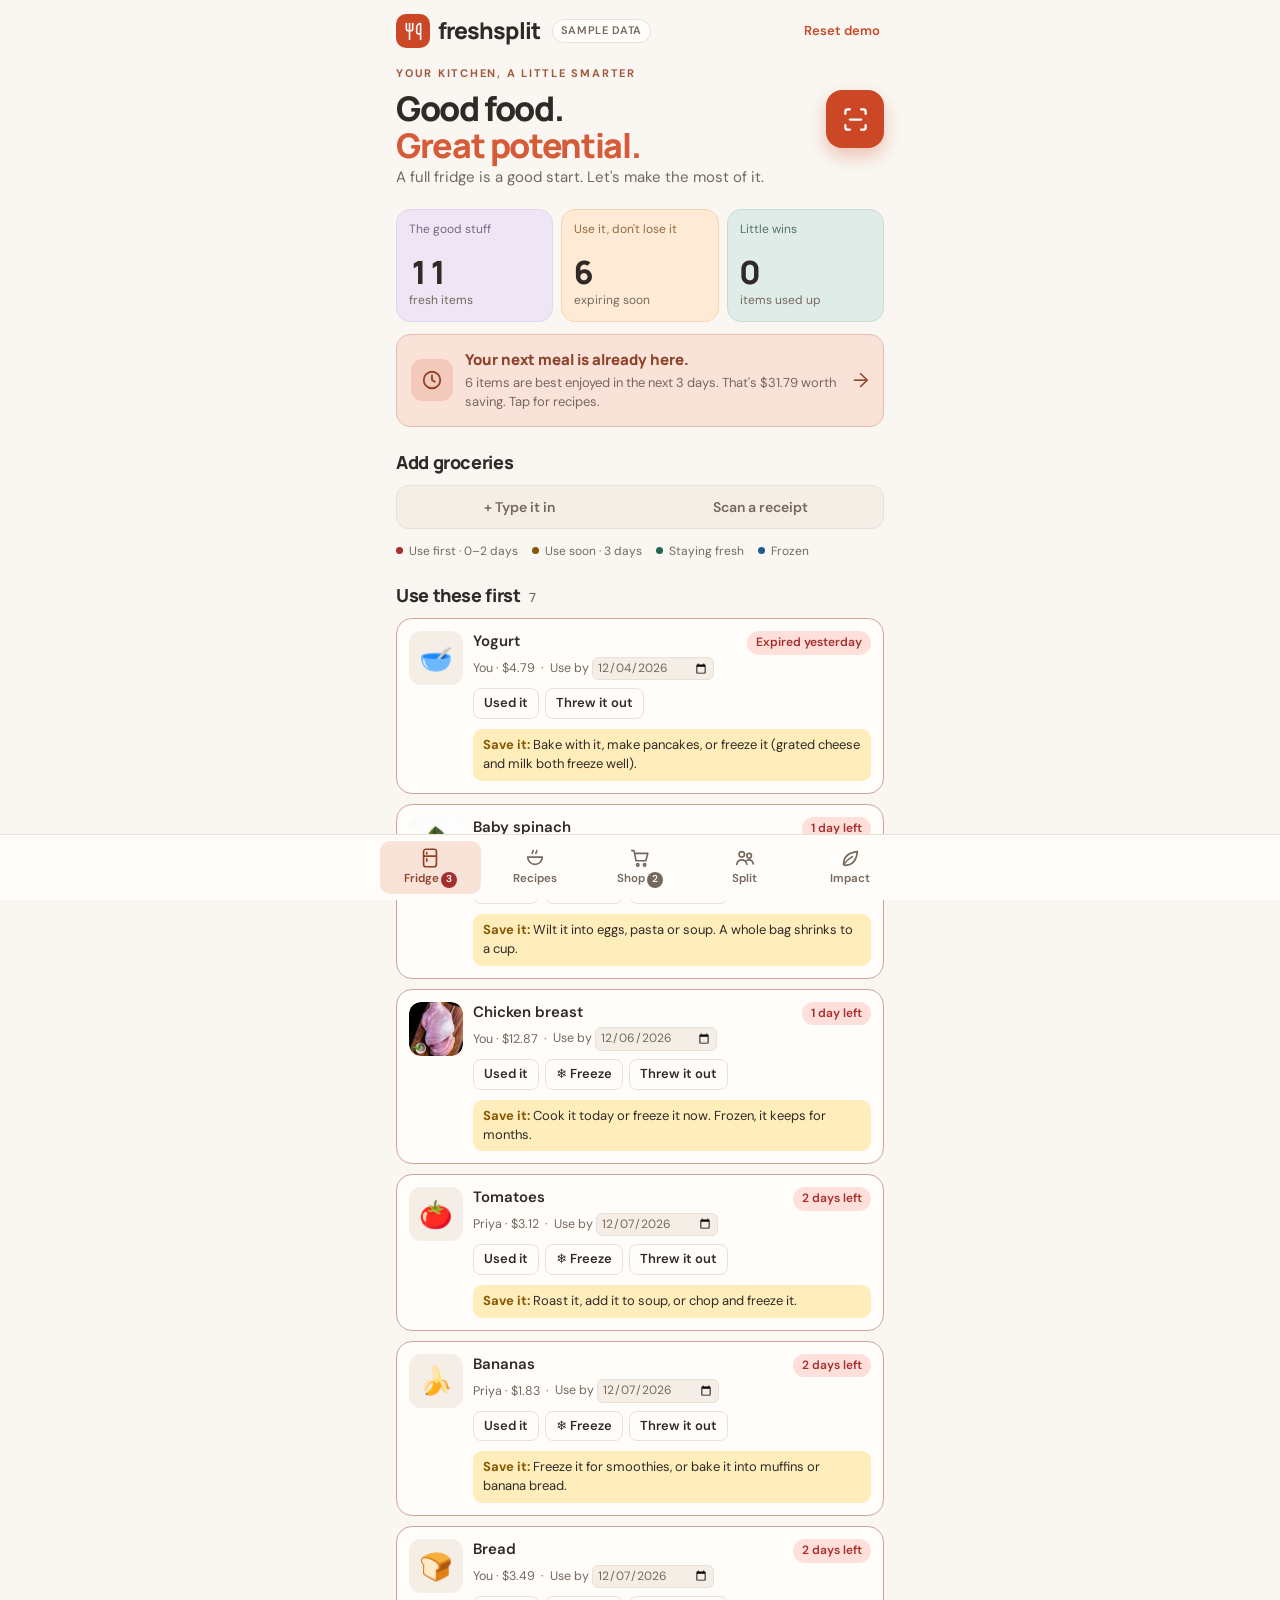
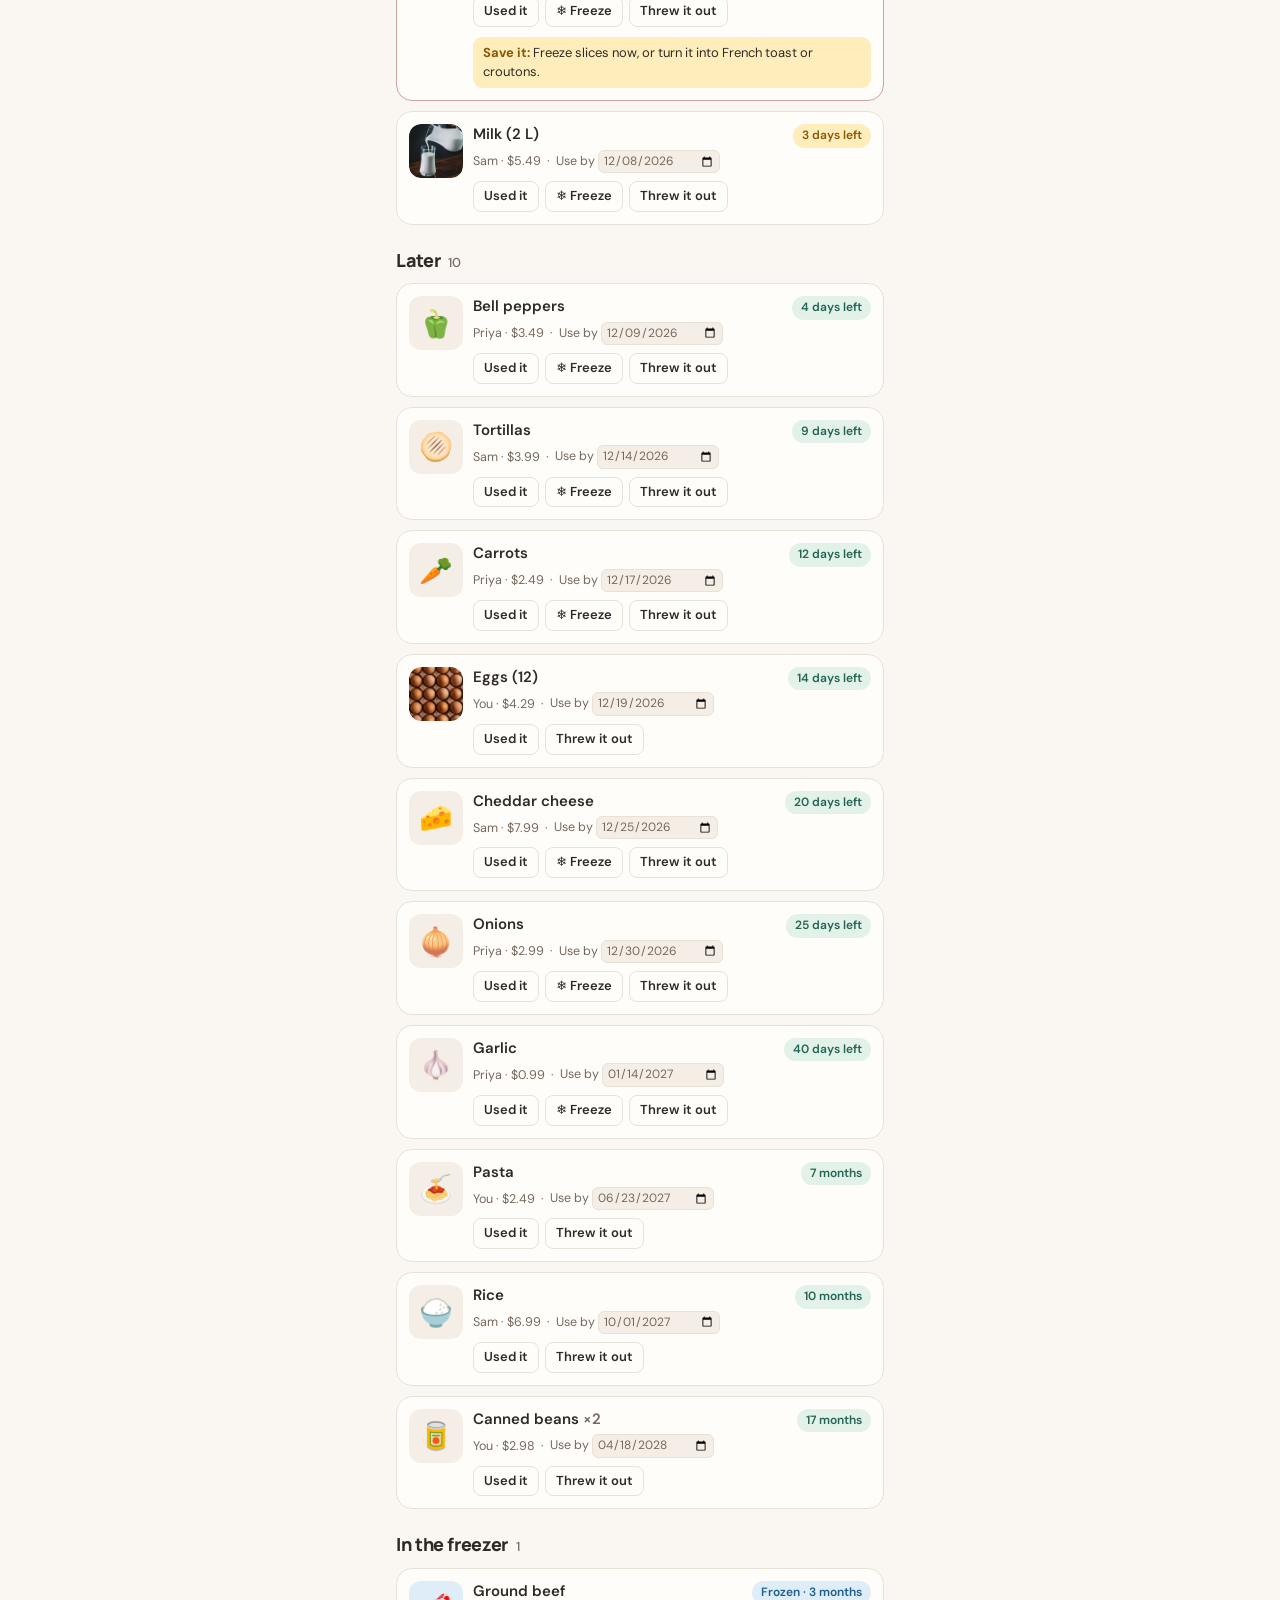
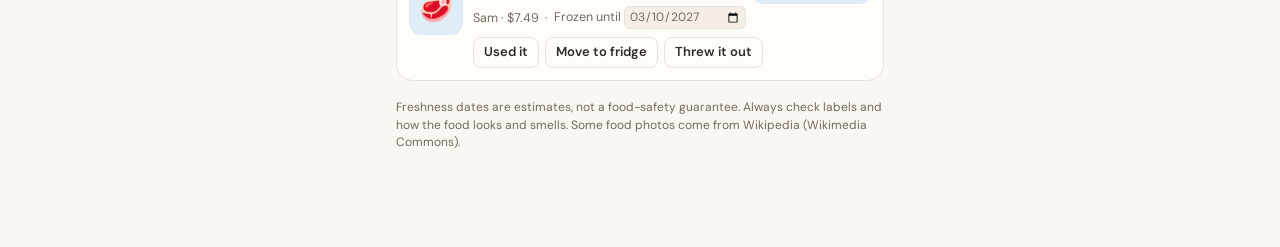
==== commit bc815584: "Update FreshSplit with food photos" ====
--- a/index.html
+++ b/index.html
@@ -350,7 +350,54 @@
 /* ---------- Photos (from the team's Figma design) ---------- */
 const PHOTO = {"strawberries": "[data-uri]", "spinach": "[data-uri]", "chicken": "[data-uri]", "milk": "[data-uri]", "avocado": "[data-uri]", "eggs": "[data-uri]"};
 const RPHOTO = {"Creamy chicken & spinach pasta": "[data-uri]", "Yogurt fruit bowl": "[data-uri]", "Avocado & egg toast": "[data-uri]"};
-function thumb(k,e){ return PHOTO[k] ? `<img src="${PHOTO[k]}" alt="">` : e; }
+// Food photos: built-in photos first, then a matching photo from Wikipedia (free, no key needed).
+// Results are saved on this device so each food is only looked up once.
+const WIKI = {milk:"Milk", eggs:"Egg as food", cheese:"Cheddar cheese", yogurt:"Yogurt", butter:"Butter", cream:"Cream",
+  bread:"Bread", tortilla:"Tortilla", spinach:"Spinach", lettuce:"Lettuce", tomato:"Tomato", pepper:"Bell pepper",
+  broccoli:"Broccoli", mushroom:"Edible mushroom", cucumber:"Cucumber", carrot:"Carrot", potato:"Potato", onion:"Onion",
+  garlic:"Garlic", banana:"Banana", apple:"Apple", strawberries:"Strawberry", avocado:"Avocado", chicken:"Chicken as food",
+  beef:"Ground beef", salmon:"Salmon as food", rice:"Rice", pasta:"Pasta", oats:"Oat", beans:"Bean"};
+const IMG_KEY="freshsplit-img-v1";
+let IMG={}; try{ IMG=JSON.parse(localStorage.getItem(IMG_KEY))||{}; }catch(e){ IMG={}; }
+const imgPending=new Set();
+function thumb(k,e,name){
+  if(k && PHOTO[k]) return `<img src="${PHOTO[k]}" alt="">`;
+  const known = k && WIKI[k];
+  const q = known ? WIKI[k] : String(name||"").replace(/\(.*?\)/g,"").replace(/\d+(\.\d+)?\s?(kg|g|ml|l|lb|pk)\b/gi,"").trim();
+  if(!q || q.length<3) return e;
+  const key=q.toLowerCase();
+  if(IMG[key]) return `<img src="${esc(IMG[key])}" alt="" loading="lazy" data-fb="${esc(e)}">`;
+  if(IMG[key]==="") return e;
+  fetchFoodImage(q,key,!!known);
+  return `<span data-img="${esc(key)}">${e}</span>`;
+}
+async function fetchFoodImage(q,key,exact){
+  if(imgPending.has(key)) return;
+  imgPending.add(key);
+  try{
+    const base="https://en.wikipedia.org/w/api.php?action=query&format=json&origin=*&prop=pageimages&piprop=thumbnail&pithumbsize=240&redirects=1";
+    const url = exact ? base+"&titles="+encodeURIComponent(q) : base+"&generator=search&gsrlimit=1&gsrsearch="+encodeURIComponent(q+" food");
+    const res=await fetch(url);
+    if(!res.ok) return;
+    const data=await res.json();
+    let src="";
+    const pages=data && data.query && data.query.pages;
+    if(pages){ for(const id in pages){ if(pages[id].thumbnail && pages[id].thumbnail.source){ src=pages[id].thumbnail.source; break; } } }
+    IMG[key]=src;
+    try{ localStorage.setItem(IMG_KEY,JSON.stringify(IMG)); }catch(e){}
+    if(src) document.querySelectorAll("[data-img]").forEach(s=>{
+      if(s.dataset.img!==key) return;
+      const im=document.createElement("img"); im.src=src; im.alt=""; im.loading="lazy"; im.dataset.fb=s.textContent;
+      s.replaceWith(im);
+    });
+  }catch(err){ /* offline or blocked: keep the emoji and try again next time */ }
+  finally{ imgPending.delete(key); }
+}
+// If a photo fails to load, show the emoji instead.
+document.addEventListener("error",ev=>{
+  const t=ev.target;
+  if(t && t.tagName==="IMG" && t.dataset && t.dataset.fb!=null) t.replaceWith(document.createTextNode(t.dataset.fb));
+},true);
 const SCAN_SVG='<svg viewBox="0 0 24 24"><path d="M3 7V5a2 2 0 0 1 2-2h2M17 3h2a2 2 0 0 1 2 2v2M21 17v2a2 2 0 0 1-2 2h-2M7 21H5a2 2 0 0 1-2-2v-2M7 12h10"/></svg>';
 const CLOCK_SVG='<svg viewBox="0 0 24 24"><circle cx="12" cy="12" r="9"/><path d="M12 7v5l3 2"/></svg>';
 function pageHead(eb,title,sub,cta){ return `<div class="hero"><div style="flex:1;min-width:0"><div class="eyebrow">${eb}</div><h1 class="page">${title}</h1><p class="sub">${sub}</p></div>${cta||""}</div>`; }
@@ -491,7 +538,7 @@
     ? `<button class="btn sm ghost" data-act="thaw" data-id="${i.id}">Move to fridge</button>`
     : (canFreeze && d>=0 ? `<button class="btn sm ghost" data-act="freeze" data-id="${i.id}">❄ Freeze</button>` : "");
   return `<div class="item ${urgent?"urgent":""} ${frozen?"frozen":""}">
-    <div class="emoji" aria-hidden="true">${thumb(i.k,i.e)}</div>
+    <div class="emoji" aria-hidden="true">${thumb(i.k,i.e,i.name)}</div>
     <div style="min-width:0">
       <div class="head"><div class="name">${esc(i.name)}${i.qty>1?` <span class="muted">×${i.qty}</span>`:""}</div><span class="chip ${st.cls}">${st.txt}</span></div>
       <div class="meta"><span>${esc(i.buyer)} · ${money(i.price*i.qty)}</span><span>·</span>
@@ -611,7 +658,7 @@
   <h2>Later <span class="count">${later.length}</span></h2>
   <div class="stack">${later.length?later.map(itemRow).join(""):`<div class="empty">Nothing else in the fridge.</div>`}</div>
   ${freezerSection(frozen)}
-  <p class="disclaimer">Freshness dates are estimates, not a food-safety guarantee. Always check labels and how the food looks and smells.</p>`;
+  <p class="disclaimer">Freshness dates are estimates, not a food-safety guarantee. Always check labels and how the food looks and smells. Some food photos come from Wikipedia (Wikimedia Commons).</p>`;
 }
 
 /* Receipt parsing */
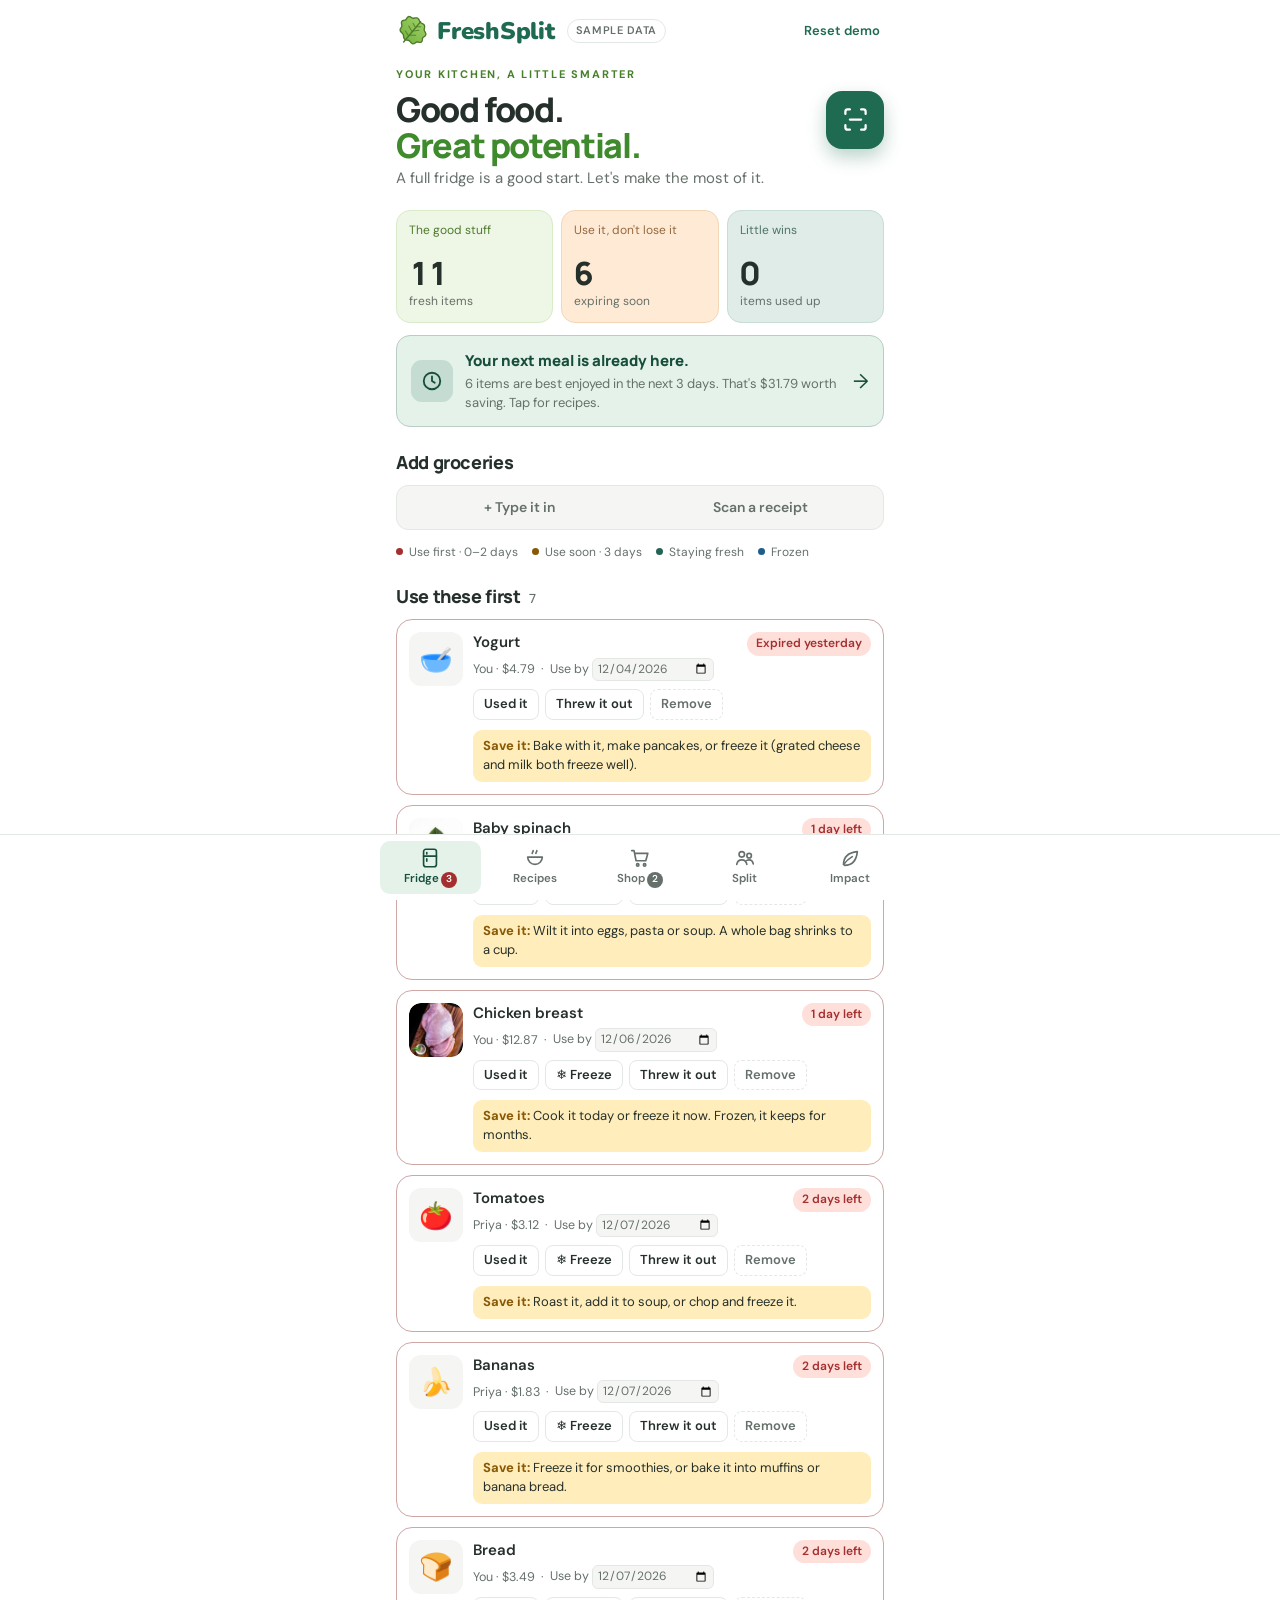
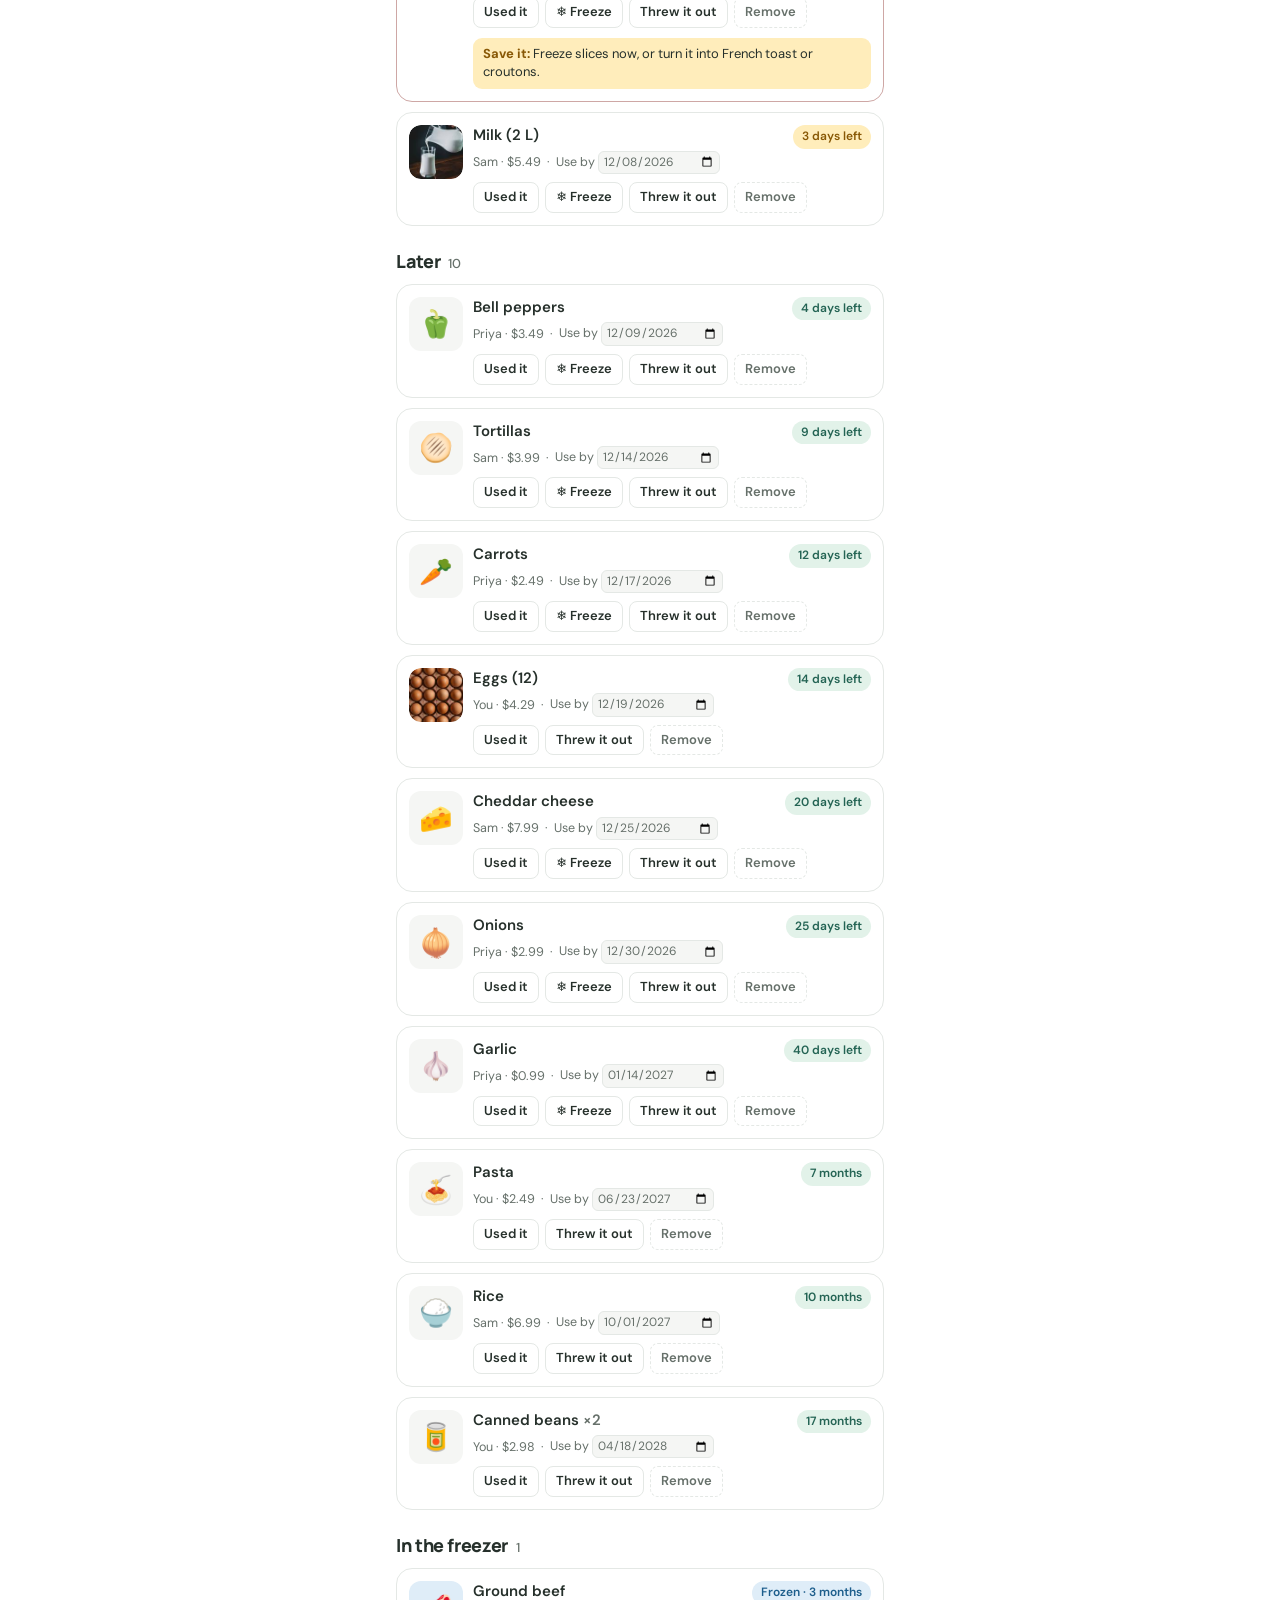
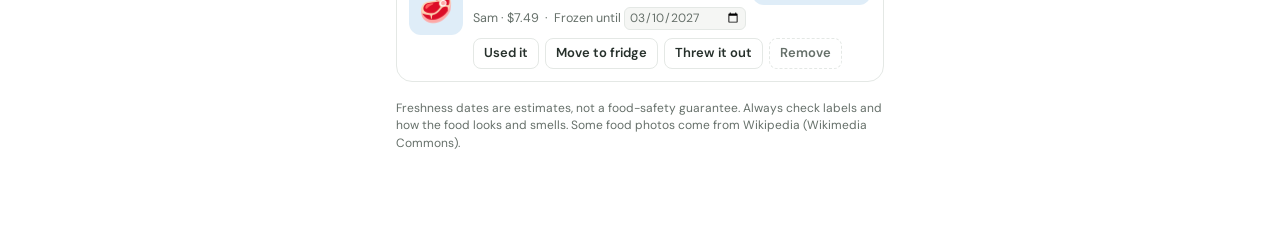
==== commit f567c089: "Add files via upload" ====
--- a/index.html
+++ b/index.html
@@ -7,48 +7,25 @@
 </head>
 <body>
 <title>FreshSplit</title>
+<link rel="icon" type="image/svg+xml" href="[data-uri]">
 <meta name="claude:viewport-fit-sides" content="cover">
 <link rel="preconnect" href="https://fonts.googleapis.com">
 <link rel="preconnect" href="https://fonts.gstatic.com" crossorigin>
-<link href="https://fonts.googleapis.com/css2?family=DM+Sans:opsz,wght@9..40,400;9..40,500;9..40,600;9..40,700&family=Manrope:wght@600;700;800&display=swap" rel="stylesheet">
+<link href="https://fonts.googleapis.com/css2?family=DM+Sans:opsz,wght@9..40,400;9..40,500;9..40,600;9..40,700&family=Manrope:wght@600;700;800&family=Nunito:wght@900&display=swap" rel="stylesheet">
 <style>
 /* Layout: a single phone-width app column, sticky header, fixed bottom tab bar */
 :root{
-  --bg:#FAF7F2; --surface:#FFFDFA; --sunk:#F4EEE6; --ink:#302A27; --muted:#75685D; --line:#E8E1D8;
-  --accent:#CB4726; --accent-ink:#FFFFFF; --accent-soft:#F9E2D7; --accent-strong:#8E422A;
+  --bg:#FFFFFF; --surface:#FFFFFF; --sunk:#F5F6F4; --ink:#26302B; --muted:#66706A; --line:#E4E8E5; color-scheme:light;
+  --accent:#1F6B52; --accent-ink:#FFFFFF; --accent-soft:#E4F2E9; --accent-strong:#164D3B;
   --ice:#1D5E8C; --ice-soft:#DFEDF8; --ok:#246454; --ok-soft:#E2F2E9;
   --warn:#885805; --warn-soft:#FFEDBB; --bad:#A42F2F; --bad-soft:#FFDFDA;
-  --p1:#EEE5F5; --p1-line:#E3D5ED; --p1-ink:#7C6588;
+  --p1:#EEF6E6; --p1-line:#D9EBC8; --p1-ink:#4E7A2C;
   --p2:#FFEBD5; --p2-line:#F1D7B8; --p2-ink:#94683F;
   --p3:#DFECE7; --p3-line:#C8DDD4; --p3-ink:#4F7466;
-  --eyebrow:#A2583F; --headline-em:#D65B38;
-  --shadow:0 1px 2px rgba(48,42,39,.05),0 6px 18px rgba(93,60,31,.06);
+  --eyebrow:#47802A; --headline-em:#3E8A2C;
+  --shadow:0 1px 2px rgba(31,107,82,.05),0 6px 18px rgba(31,107,82,.06);
   --display:"Manrope","DM Sans",system-ui,sans-serif;
   --body:"DM Sans",system-ui,-apple-system,"Segoe UI",Roboto,sans-serif;
-}
-@media (prefers-color-scheme: dark){
-  :root:not([data-theme="light"]){
-    --bg:#191513; --surface:#221D1A; --sunk:#1D1916; --ink:#F3EBE4; --muted:#B5A698; --line:#3A312B;
-    --accent:#F0784F; --accent-ink:#1A0E09; --accent-soft:#3B241A; --accent-strong:#F7A98C;
-    --ice:#86C5F0; --ice-soft:#152A3B; --ok:#72CDB0; --ok-soft:#16302A;
-    --warn:#EBB95C; --warn-soft:#382B12; --bad:#F38D7D; --bad-soft:#3E201C;
-    --p1:#2A2233; --p1-line:#3A2F45; --p1-ink:#CDB6DA;
-    --p2:#33261A; --p2-line:#4A3725; --p2-ink:#E3B98D;
-    --p3:#1C2C27; --p3-line:#2B403A; --p3-ink:#9CCBB9;
-    --eyebrow:#E39A7E; --headline-em:#F0784F;
-    --shadow:0 1px 2px rgba(0,0,0,.4); color-scheme:dark;
-  }
-}
-:root[data-theme="dark"]{
-  --bg:#191513; --surface:#221D1A; --sunk:#1D1916; --ink:#F3EBE4; --muted:#B5A698; --line:#3A312B;
-  --accent:#F0784F; --accent-ink:#1A0E09; --accent-soft:#3B241A; --accent-strong:#F7A98C;
-  --ice:#86C5F0; --ice-soft:#152A3B; --ok:#72CDB0; --ok-soft:#16302A;
-  --warn:#EBB95C; --warn-soft:#382B12; --bad:#F38D7D; --bad-soft:#3E201C;
-  --p1:#2A2233; --p1-line:#3A2F45; --p1-ink:#CDB6DA;
-  --p2:#33261A; --p2-line:#4A3725; --p2-ink:#E3B98D;
-  --p3:#1C2C27; --p3-line:#2B403A; --p3-ink:#9CCBB9;
-  --eyebrow:#E39A7E; --headline-em:#F0784F;
-  --shadow:0 1px 2px rgba(0,0,0,.4); color-scheme:dark;
 }
 *{box-sizing:border-box}
 body{background:var(--bg);color:var(--ink);font-family:var(--body);font-size:15px;line-height:1.45;-webkit-font-smoothing:antialiased}
@@ -197,6 +174,9 @@
 
 .toast{position:fixed;left:50%;bottom:calc(84px + env(safe-area-inset-bottom,0px));transform:translateX(-50%) translateY(20px);background:var(--ink);color:var(--bg);padding:10px 16px;border-radius:12px;font-size:14px;font-weight:500;opacity:0;pointer-events:none;transition:.25s;max-width:calc(100% - 32px);z-index:20;text-align:center}
 .toast.show{opacity:1;transform:translateX(-50%) translateY(0)}
+.toast.has-action.show{pointer-events:auto}
+.toast-btn{margin-left:12px;background:none;border:0;padding:2px 4px;color:#A6D46A;font-weight:700;text-decoration:underline;text-underline-offset:3px;cursor:pointer}
+.btn.rm{color:var(--muted);border-style:dashed}
 .upload{display:flex;flex-direction:column;align-items:center;gap:4px;text-align:center;border:2px dashed var(--accent);background:var(--accent-soft);border-radius:14px;padding:18px 14px;cursor:pointer;color:var(--ink)}
 .upload b{color:var(--accent);font-size:16px}
 .upload .up-ic{width:40px;height:40px;fill:none;stroke:var(--accent);stroke-width:1.8;stroke-linecap:round;stroke-linejoin:round}
@@ -210,7 +190,9 @@
 @media (max-width:380px){.grid3{grid-template-columns:1fr 1fr}.summary b{font-size:20px}}
 
 /* Figma design layer: warm kitchen look */
-.brand{font-family:var(--display);font-weight:800;letter-spacing:-.04em;font-size:23px}
+.brand{font-family:"Nunito",var(--display);font-weight:900;letter-spacing:-.01em;font-size:24px;color:#1F6B52;gap:7px}
+.brand-leaf{width:34px;height:34px;flex:none}
+@media (max-width:420px){.demo-pill{display:none}.brand{font-size:22px}}
 .brand-mark{width:34px;height:34px;border-radius:10px}
 .brand-mark svg{width:19px;height:19px;fill:none;stroke:currentColor;stroke-width:2;stroke-linecap:round;stroke-linejoin:round}
 h1.page{font-weight:800;letter-spacing:-.04em;font-size:34px;line-height:1.08}
@@ -255,7 +237,7 @@
 
 <div class="app">
   <header class="top">
-    <div class="brand"><span class="brand-mark" aria-hidden="true"><svg viewBox="0 0 24 24"><path d="M3 2v7c0 1.1.9 2 2 2h4a2 2 0 0 0 2-2V2"/><path d="M7 2v20"/><path d="M21 15V2a5 5 0 0 0-5 5v6c0 1.1.9 2 2 2h3Zm0 0v7"/></svg></span>freshsplit</div>
+    <div class="brand"><svg class="brand-leaf" viewBox="0 0 40 40" aria-hidden="true"><defs><linearGradient id="lg" x1="0" y1="1" x2="1" y2="0"><stop offset="0" stop-color="#6FAE3B"/><stop offset="1" stop-color="#A6D46A"/></linearGradient></defs><path d="M31.1 11.3 L32.4 12.1 L33.4 13.3 L33.7 14.7 L33.5 16.2 L33.2 17.6 L33.2 18.9 L33.6 20.1 L34.4 21.5 L35.0 23.0 L35.1 24.4 L34.5 25.6 L33.5 26.5 L32.3 27.2 L31.5 28.0 L31.1 29.1 L31.0 30.6 L30.6 32.0 L29.8 33.0 L28.6 33.4 L27.1 33.3 L25.7 32.9 L24.5 32.9 L23.5 33.4 L22.4 34.2 L21.2 34.9 L19.9 35.1 L18.6 34.5 L17.4 33.4 L16.4 32.2 L15.4 31.3 L14.2 30.9 L12.7 30.8 L11.3 30.4 L10.1 29.6 L9.3 28.3 L8.9 26.7 L8.8 25.2 L8.4 24.0 L7.6 22.9 L6.5 21.8 L5.4 20.6 L4.8 19.2 L5.0 17.8 L5.6 16.5 L6.4 15.4 L6.9 14.3 L6.8 13.0 L6.5 11.5 L6.4 10.0 L6.7 8.7 L7.7 7.8 L9.0 7.4 L10.4 7.2 L11.5 6.8 L12.2 5.9 L12.9 4.7 L13.7 3.6 L14.8 3.0 L16.2 3.1 L17.6 3.8 L18.9 4.6 L20.1 5.0 L21.3 5.0 L22.6 4.6 L24.0 4.5 L25.3 4.8 L26.4 5.8 L27.3 7.2 L27.9 8.7 L28.6 9.8 L29.7 10.6 L31.1 11.3Z" fill="url(#lg)" stroke="#4C7A2C" stroke-width="1.6" stroke-linejoin="round"/><path d="M9 33 L29 9" stroke="#4C7A2C" stroke-width="1.6" stroke-linecap="round" fill="none"/><path d="M15 26 L11 20 M19 21 L15 14 M23 16 L20 11 M16 25 L23 25 M20 20 L27 19 M24 15 L29 15" stroke="#4C7A2C" stroke-width="1.2" stroke-linecap="round" fill="none" opacity=".85"/></svg><span>FreshSplit</span></div>
     <span class="demo-pill">Sample data</span>
     <span class="spacer"></span>
     <button class="linkbtn" data-act="reset">Reset demo</button>
@@ -331,14 +313,14 @@
 
 // How to spot each food on a receipt, including common store abbreviations.
 const RX = {
-  cheese:/chees|\bched|\bchs\b|mozz|parm/, yogurt:/yog|\bygt\b/,
-  milk:/milk|\bmlk\b|\bhomo\b|\bskim\b|\b[12]\s?%/, cream:/cream|\bcrm\b/, butter:/butter|\bbtr\b/, eggs:/egg/,
-  chicken:/chick|\bchkn|\bchk\b/, beef:/beef|\bgrnd\s?bf|\bgr\s?bf/, salmon:/salmon/,
+  cheese:/chees|\bched|\bchs[e]?\b|mozz|parm|cott\b|cottage/, yogurt:/yog|\bygt\b/,
+  milk:/milk|\bmlk\b|\bhomo\b|\bskim\b|\b[12]\s?%/, cream:/cream|\bcrm\b/, butter:/butter|\bbtr\b|unsalted|\bsalted\b/, eggs:/egg/,
+  chicken:/chick|\bchkn|\bchk\b|breasts?\b|\bb\/s\b|thighs?\b|drumstick|\bwings?\b/, beef:/beef|\bgrnd\s?bf|\bgr\s?bf/, salmon:/salmon/,
   spinach:/spinach|\bspnch|\bspin\b/, lettuce:/lettuce|romaine|\blett\b|iceberg/, tomato:/tomato|\btoms?\b|\broma\b/,
   pepper:/pepper|\bppr\b/, broccoli:/brocc/, mushroom:/mushr|\bmush\b/, cucumber:/cucumb|\bcuke/, carrot:/carrot|\bcarr\b/,
   strawberries:/strawb|\bstrwb|berries/, avocado:/avocad|\bavo\b/, banana:/banan|\bbnna/, apple:/apple/,
   potato:/potat/, onion:/onion/, garlic:/garlic/,
-  bread:/bread|\bbrd\b|\bloaf|bagel|\bbuns?\b/, tortilla:/tortil|\bwraps?\b/,
+  bread:/bread|\bbrd\b|\bloaf|bagel|\bbuns?\b|\brye\b|sourdough|baguette/, tortilla:/tortil|\bwraps?\b/,
   pasta:/pasta|spaghet|penne|macaroni|fusilli|linguin/, rice:/\brice\b/, oats:/\boats?\b|oatmeal/, beans:/\bbeans?\b/
 };
 function findFood(text){
@@ -487,7 +469,16 @@
 
 /* ---------- Toast ---------- */
 let tt;
-function toast(msg){const t=$("#toast"); t.textContent=msg; t.classList.add("show"); clearTimeout(tt); tt=setTimeout(()=>t.classList.remove("show"),2600);}
+function toast(msg, action){
+  const t=$("#toast"); t.textContent=msg;
+  if(action){
+    const b=document.createElement("button"); b.className="toast-btn"; b.type="button"; b.textContent=action.label;
+    b.addEventListener("click",()=>{ t.classList.remove("show"); action.fn(); });
+    t.appendChild(b);
+  }
+  t.classList.toggle("has-action",!!action);
+  t.classList.add("show"); clearTimeout(tt); tt=setTimeout(()=>t.classList.remove("show"), action?6000:2600);
+}
 
 /* ---------- Impact accounting ---------- */
 function finishItem(item, how){
@@ -547,6 +538,7 @@
         <button class="btn sm" data-act="used" data-id="${i.id}">Used it</button>
         ${moveBtn}
         <button class="btn sm ghost" data-act="tossed" data-id="${i.id}">Threw it out</button>
+        <button class="btn sm ghost rm" data-act="remove" data-id="${i.id}" aria-label="Remove ${esc(i.name)} (added by mistake)">Remove</button>
       </div>
     </div>
     ${tip}
@@ -627,7 +619,7 @@
         <button class="btn" data-act="rcSample">Use sample text</button>
         <button class="btn ghost" data-act="mode" data-mode="">Cancel</button>
       </div>
-      <div class="hint">Photos are read right here in your browser, so your receipt isn't uploaded anywhere. FreshSplit then matches each line to a food and estimates its use-by date from typical shelf life.</div>
+      <div class="hint">Photos are read right here in your browser, so your receipt isn't uploaded anywhere (reader v3). FreshSplit then matches each line to a food and estimates its use-by date from typical shelf life.</div>
       ${res}
     </div>`;
   }
@@ -678,26 +670,30 @@
 TOTAL                   45.26
 DEBIT                   45.26`;
 // Lines that are never groceries (totals, tax, payment, store info) and common non-food buys.
-const SKIP_LINE=/sub\s?total|total|\btax\b|\bgst\b|\bpst\b|\bhst\b|change|cash|visa|master\s?card|amex|debit|credit|balance|discount|savings|you saved|tender|approved|auth|card\s?#|points|loyalty|thank|receipt|phone|\btel\b|www\.|\.com|^\d{1,2}\/\d{1,2}|#\d+/i;
-const NON_FOOD=/soap|detergent|paper|towel|tissue|toilet|foil|bleach|cleaner|sponge|shampoo|toothpaste|batter(y|ies)|\bbags?\b|bag fee|deposit|\bdep\b|eco fee|env fee|lottery/i;
+const SKIP_LINE=/sub\s?total|total|date|time|member|invoice|reference|purchase|acct|transaction|amount|cashier|register|terminal|items sold|\btax\b|\bgst\b|\bpst\b|\bhst\b|change|cash|visa|master\s?card|amex|debit|credit|balance|discount|savings|you saved|tender|approved|auth|card\s?#|points|loyalty|thank|receipt|phone|\btel\b|www\.|\.com|^\d{1,2}\/\d{1,2}|#\d+/i;
+const NON_FOOD=/soap|detergent|paper|towel|tissue|toilet|foil|bleach|clean|sponge|shampoo|toothpaste|batter(y|ies)|\bbags?\b|bag fee|deposit|\bdep\b|eco fee|env fee|enviro|lottery|tide|cascade|cloth|boxer|sock|essnce|essence|perfume|cologne|lotion|diaper|wipes|kleenex|charmin|bounty|candle|vitamin|multiple|\/\d/i;
 function parseReceipt(text){
   const found=[], unknown=[];
   text.split(/\r?\n/).forEach(raw=>{
-    // Tidy common reading mistakes: stray tax letters, "$", "4,99", "3. 12", letter O instead of zero.
-    const line=raw.replace(/[|]/g," ")
-      .replace(/\s+[A-Z*]{1,3}\s*$/i,"")
-      .replace(/(\d)\s*[.,]\s*(\d{2})\s*$/,"$1.$2")
-      .replace(/[oO](?=\d?\s*$)/,"0")
-      .trim();
+    const line=raw.replace(/[|\\]/g," ").replace(/\s+/g," ").trim();
     if(!line || SKIP_LINE.test(line)) return;
-    const m=line.match(/^(.+?)\s+\$?\s?(\d+\.\d{2})$/);
-    if(!m) return;
-    const name=m[1].replace(/^\d{3,}\s+/,"").replace(/^\d+\s*@\s*/,"").replace(/^\d+\s+(?=[a-z])/i,"").replace(/[^a-z0-9%&.\- ]/gi," ").replace(/\s+/g," ").trim();
-    const price=parseFloat(m[2]);
-    if(name.length<3 || !/[a-z]{2}/i.test(name) || !(price>0) || NON_FOOD.test(name)) return;
+    // "name ... price", allowing reading slips like 4,99 / 3. 12 / 9:79 / 3.5O and up to 6 stray
+    // characters after the price (tax codes like G or H, pen marks).
+    const m=line.replace(/(\d[.,:]\s?\d)[oO]/g,"$10").match(/^(.*?[a-z]{2}.*?)\s+\$?\s?(\d{1,4})\s?[.,:]\s?(\d{2})(?!\d)(.{0,6})$/i);
+    let name, price=null;
+    if(m){
+      if(/-/.test(m[4])) return;                       // discounts and coupons ("6.00-G")
+      name=m[1]; price=parseFloat(m[2]+"."+m[3]);
+    } else if(/^\W*\d{3,}\s+[a-z]/i.test(line)){
+      name=line.replace(/\s+\S*\d\S*\s*$/,"");          // item line whose price couldn't be read
+    } else return;
+    name=name.replace(/^[^a-z0-9]+/i,"").replace(/^\d{3,}\s+/,"").replace(/^\d+\s*@\s*/,"").replace(/^\d+\s+(?=[a-z])/i,"")
+      .replace(/[^a-z0-9%&.\- ]/gi," ").replace(/\s+/g," ").trim();
+    if(name.length<3 || !/[a-z]{2}/i.test(name) || NON_FOOD.test(name)) return;
+    if(price!==null && !(price>0)) return;
     const f=findFood(name);
     if(f) found.push({f, line:raw.trim(), price, exp:addDays(f.d), frozen:false});
-    else unknown.push(name);
+    else if(price!==null) unknown.push(name);
   });
   return {found, unknown};
 }
@@ -717,16 +713,77 @@
   return tessLoading;
 }
 // Shrink big phone photos and boost contrast so text is easier to read
+// Finds the receipt paper in the photo so the table or countertop around it doesn't confuse the
+// reader. Works in warm, cool, dim or bright light: it first balances the colours, then picks the
+// biggest bright, colourless area. Returns {x,y,w,h} in image pixels, or null to use the whole photo.
+function findPaper(img){
+  try{
+    const W=img.naturalWidth, H=img.naturalHeight, sw=160, sh=Math.max(1,Math.round(H*sw/W)), N=sw*sh;
+    const c=document.createElement("canvas"); c.width=sw; c.height=sh;
+    const x=c.getContext("2d"); x.drawImage(img,0,0,sw,sh);
+    const p=x.getImageData(0,0,sw,sh).data;
+    // 1. White balance: each colour channel's brightest 5% becomes white.
+    const hi=[1,1,1];
+    for(let ch=0;ch<3;ch++){
+      const h=new Uint32Array(256); for(let i=0;i<N;i++) h[p[i*4+ch]]++;
+      let acc=0; for(let v=0;v<256;v++){ acc+=h[v]; if(acc>=N*0.95){ hi[ch]=Math.max(1,v); break; } }
+    }
+    const gray=new Float32Array(N), chroma=new Float32Array(N), gh=new Uint32Array(256);
+    for(let i=0;i<N;i++){
+      const r=Math.min(255,p[i*4]*255/hi[0]), g=Math.min(255,p[i*4+1]*255/hi[1]), b=Math.min(255,p[i*4+2]*255/hi[2]);
+      const mx=Math.max(r,g,b), mn=Math.min(r,g,b);
+      gray[i]=(r+g+b)/3; chroma[i]=(mx-mn)/Math.max(mx,1); gh[Math.min(255,Math.round(gray[i]))]++;
+    }
+    // 2. Pick the brightness that best separates paper from background (Otsu's method).
+    let total=0; for(let v=0;v<256;v++) total+=v*gh[v];
+    let wb=0, sb=0, bestVar=0, t=128;
+    for(let v=0;v<256;v++){
+      wb+=gh[v]; if(!wb) continue;
+      const wf=N-wb; if(!wf) break;
+      sb+=v*gh[v];
+      const mb=sb/wb, mf=(total-sb)/wf, s=wb*wf*(mb-mf)*(mb-mf);
+      if(s>bestVar){ bestVar=s; t=v; }
+    }
+    t=Math.max(90,t);
+    const raw=new Uint8Array(N); for(let i=0;i<N;i++) if(gray[i]>t && chroma[i]<0.22) raw[i]=1;
+    // 3. Shave one pixel off every edge, so specks in the background don't join onto the receipt.
+    const mask=new Uint8Array(N);
+    for(let yy=1;yy<sh-1;yy++) for(let xx=1;xx<sw-1;xx++){
+      const i=yy*sw+xx; if(raw[i]&&raw[i-1]&&raw[i+1]&&raw[i-sw]&&raw[i+sw]) mask[i]=1;
+    }
+    // 4. The biggest connected bright area is the receipt.
+    const seen=new Uint8Array(N); let best=null;
+    for(let s=0;s<N;s++){
+      if(!mask[s]||seen[s]) continue;
+      const q=[s]; seen[s]=1; let n=0, x0=sw, y0=sh, x1=0, y1=0;
+      while(q.length){
+        const v=q.pop(), cx=v%sw, cy=(v/sw)|0; n++;
+        if(cx<x0)x0=cx; if(cx>x1)x1=cx; if(cy<y0)y0=cy; if(cy>y1)y1=cy;
+        const nb=[cx>0?v-1:-1, cx<sw-1?v+1:-1, cy>0?v-sw:-1, cy<sh-1?v+sw:-1];
+        for(const u of nb){ if(u>=0 && mask[u] && !seen[u]){ seen[u]=1; q.push(u); } }
+      }
+      if(!best||n>best.n) best={n,x0,y0,x1,y1};
+    }
+    if(!best || best.n<N*0.04) return null;                // no clear paper: use the whole photo
+    const k=W/sw, pad=3;
+    const bx=Math.max(0,(best.x0-pad)*k), by=Math.max(0,(best.y0-pad)*k);
+    const bw=Math.min(W,(best.x1+1+pad)*k)-bx, bh=Math.min(H,(best.y1+1+pad)*k)-by;
+    if(bw*bh>W*H*0.92) return null;                         // paper already fills the photo
+    return {x:bx,y:by,w:bw,h:bh};
+  }catch(e){ return null; }
+}
 function prepImage(src){
   return new Promise((res,rej)=>{
     const img=new Image();
     img.onload=()=>{
-      const sc=Math.min(1,1800/Math.max(img.naturalWidth,img.naturalHeight));
-      const w=Math.round(img.naturalWidth*sc), h=Math.round(img.naturalHeight*sc);
+      const box=findPaper(img) || {x:0,y:0,w:img.naturalWidth,h:img.naturalHeight};
+      // Receipt text needs to be big enough: aim for about 1600px wide, never more than 2000px tall (bigger makes the reader split names from prices).
+      const sc=Math.min(1600/box.w, 2000/box.h, box.w<1600?3:1);
+      const w=Math.round(box.w*sc), h=Math.round(box.h*sc);
       const c=document.createElement("canvas"); c.width=w; c.height=h;
-      const x=c.getContext("2d"); x.fillStyle="#fff"; x.fillRect(0,0,w,h); x.drawImage(img,0,0,w,h);
+      const x=c.getContext("2d"); x.fillStyle="#fff"; x.fillRect(0,0,w,h); x.drawImage(img,box.x,box.y,box.w,box.h,0,0,w,h);
       const d=x.getImageData(0,0,w,h), p=d.data;
-      for(let i=0;i<p.length;i+=4){ let g=0.299*p[i]+0.587*p[i+1]+0.114*p[i+2]; g=(g-128)*1.4+128; g=g<0?0:g>255?255:g; p[i]=p[i+1]=p[i+2]=g; }
+      for(let i=0;i<p.length;i+=4){ let g=0.299*p[i]+0.587*p[i+1]+0.114*p[i+2]; g=(g-128)*1.5+128; g=g<0?0:g>255?255:g; p[i]=p[i+1]=p[i+2]=g; }
       x.putImageData(d,0,0);
       res({canvas:c, thumb:c.toDataURL("image/jpeg",0.6)});
     };
@@ -753,13 +810,15 @@
     const worker=await Tesseract.createWorker("eng",1,{logger:m=>{
       if(m.status==="recognizing text") setOcr(m.progress,"Reading your receipt…");
     }});
+    // Read the receipt as one column of lines, keeping each item name next to its price.
+    try{ await worker.setParameters({tessedit_pageseg_mode:"4", preserve_interword_spaces:"1"}); }catch(e){}
     const {data:{text}}=await worker.recognize(canvas);
     await worker.terminate();
     UI.receipt=(text||"").trim();
     UI.parsed=parseReceipt(UI.receipt);
     UI.ocr={status:"done",thumb};
     render();
-    toast(UI.parsed.found.length?`Found ${UI.parsed.found.length} grocery items. Check them below.`:"No grocery items found. Check the text and try again.");
+    toast(UI.parsed.found.length>=2?`Found ${UI.parsed.found.length} grocery items. Check them below.`:"Only a little was readable. Try cropping the photo to just the receipt, in good light.");
   }catch(err){
     console.error(err);
     UI.ocr={status:"error"}; render();
@@ -926,7 +985,7 @@
   const top=Math.ceil(max*1.15);
   const bars=weeks.map(w=>`<div class="wk"><i class="r" style="height:${w.r/top*100}%"><em>${kg(w.r)}</em></i><i class="t" style="height:${w.t/top*100}%"><em>${kg(w.t)}</em></i></div>`).join("");
   const rate = (im.usedKg+im.tossedKg)>0 ? Math.round(im.tossedKg/(im.usedKg+im.tossedKg)*100) : null;
-  return `${pageHead("Every bite counts","Small bites. <em>Big impact.</em>","Every kilogram of food you eat instead of throwing out avoids about ${CO2_PER_KG} kg of CO₂.")}
+  return `${pageHead("Every bite counts","Small bites. <em>Big impact.</em>",`Every kilogram of food you eat instead of throwing out avoids about ${CO2_PER_KG} kg of CO₂.`)}
   <div class="tiles">
     <div class="tile hero"><div class="v">${kg(co2)} kg CO₂</div><div class="l">avoided this week by rescuing food before it expired</div></div>
     <div class="tile"><div class="v">${kg(im.rescuedKg)} kg</div><div class="l">food rescued (${im.rescuedCount} item${im.rescuedCount===1?"":"s"})</div></div>
@@ -999,6 +1058,22 @@
       toast(act==="used" ? (d<=3&&d>=-1 ? `Rescued ${it.name}: ${kg(it.kg*it.qty*CO2_PER_KG)} kg CO₂ avoided` : `Marked ${it.name} as used`) : `Logged ${it.name} as thrown out`);
       render(); break;
     }
+    case "remove": {
+      const idx=S.items.findIndex(i=>i.id===id); if(idx<0) return;
+      const it=S.items[idx], total=it.price*it.qty;
+      // also take it off the shared bill (the matching purchase, newest first)
+      let pIdx=-1;
+      for(let j=S.purchases.length-1;j>=0;j--){ const pu=S.purchases[j]; if(pu.name===it.name && pu.buyer===it.buyer && Math.abs(pu.price-total)<0.01){ pIdx=j; break; } }
+      const pur = pIdx>=0 ? S.purchases.splice(pIdx,1)[0] : null;
+      S.items.splice(idx,1);
+      render();
+      toast(`Removed ${it.name}. It won't count as waste.`, {label:"Undo", fn:()=>{
+        S.items.splice(Math.min(idx,S.items.length),0,it);
+        if(pur) S.purchases.splice(Math.min(pIdx,S.purchases.length),0,pur);
+        render(); toast(`${it.name} is back in your fridge`);
+      }});
+      break;
+    }
     case "freeze": {
       const it=S.items.find(i=>i.id===id); if(!it) return;
       const fd=freezeDays(it.k,it.c); if(fd==null){ toast(noFreezeMsg(it.k,it.c)); return; }
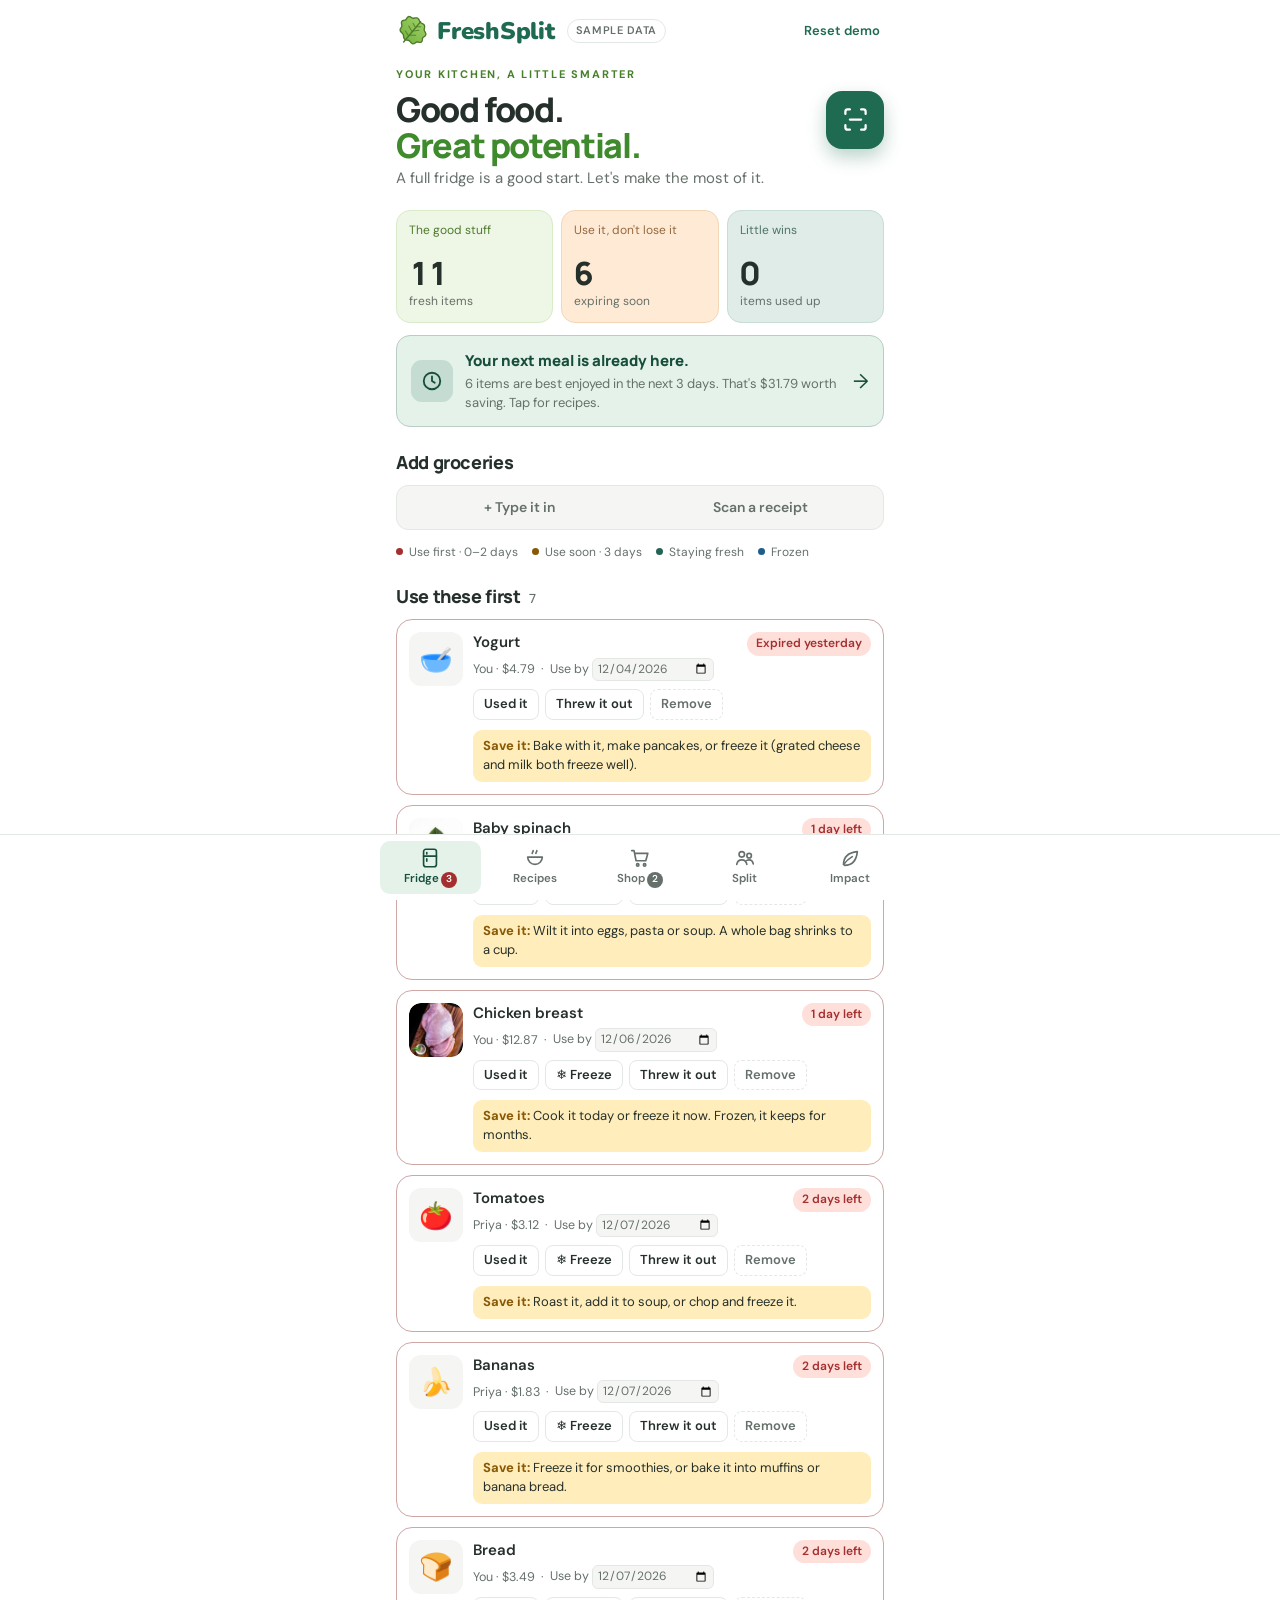
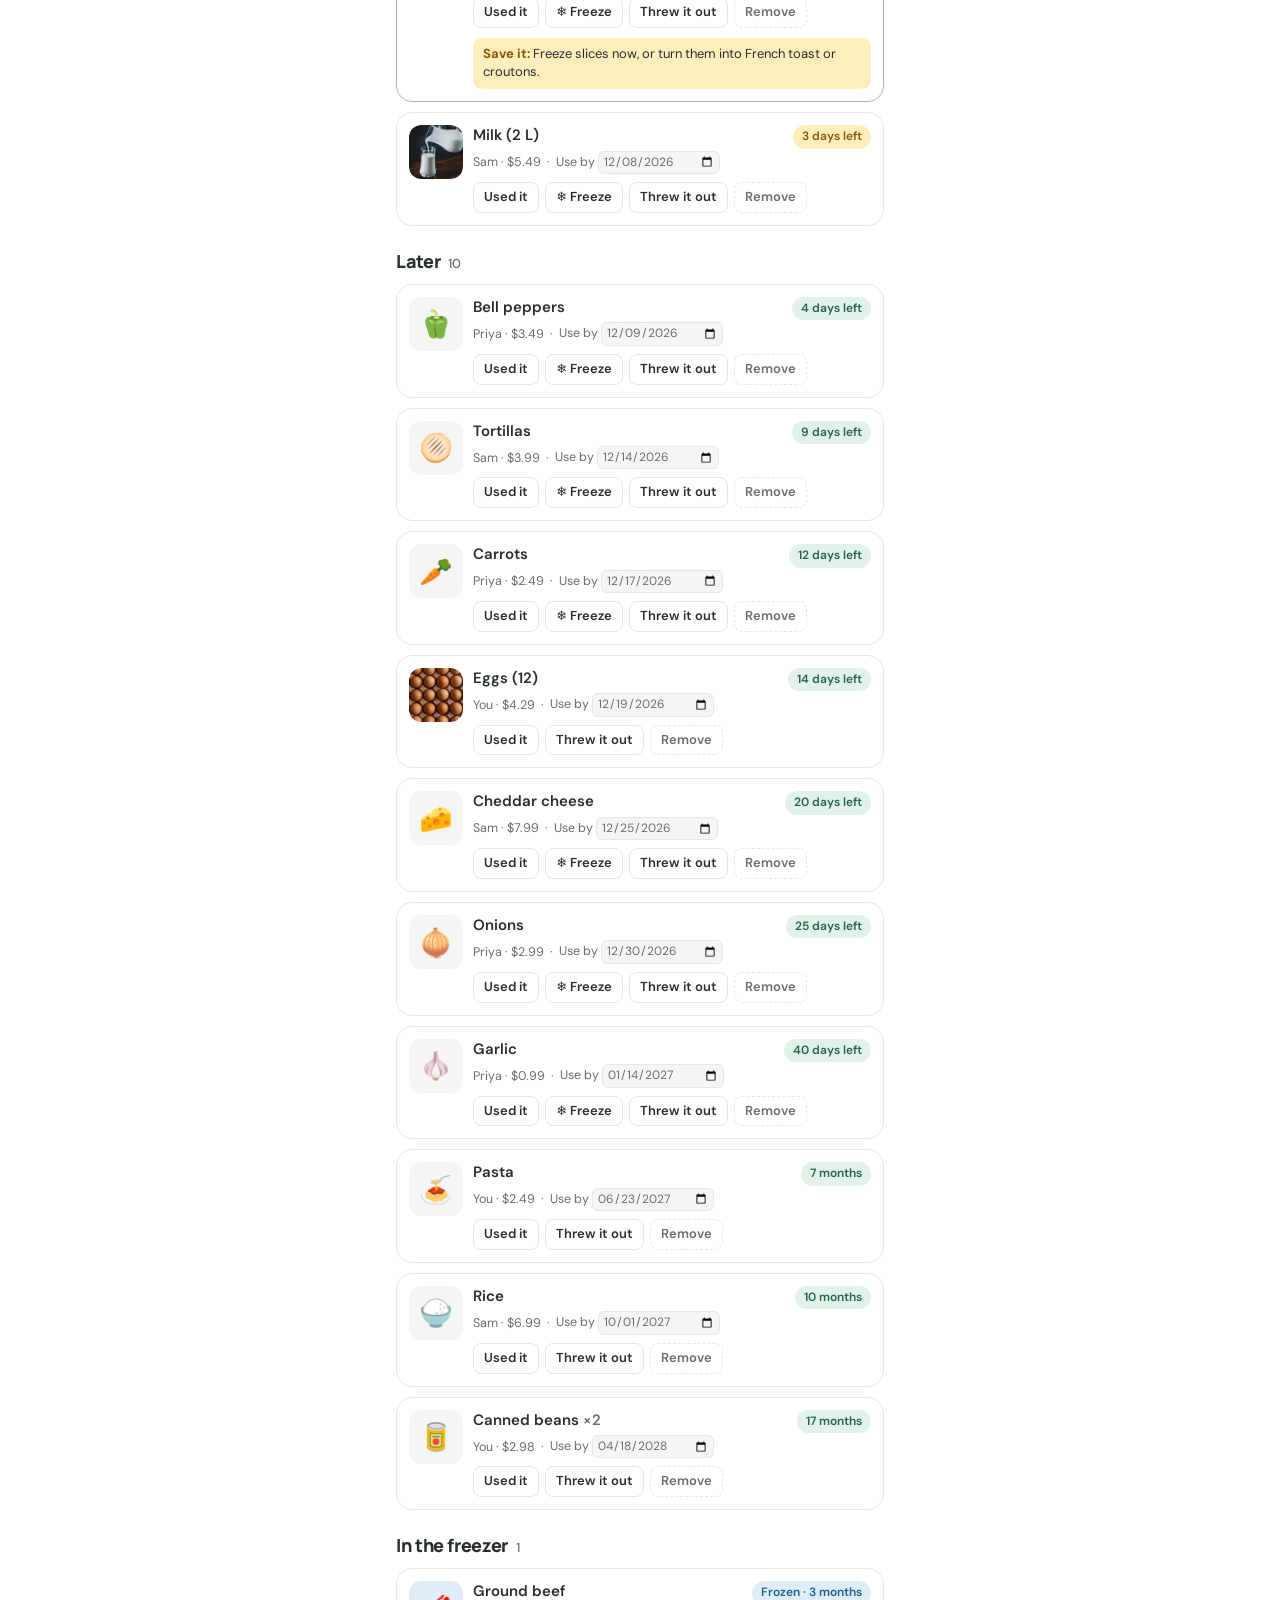
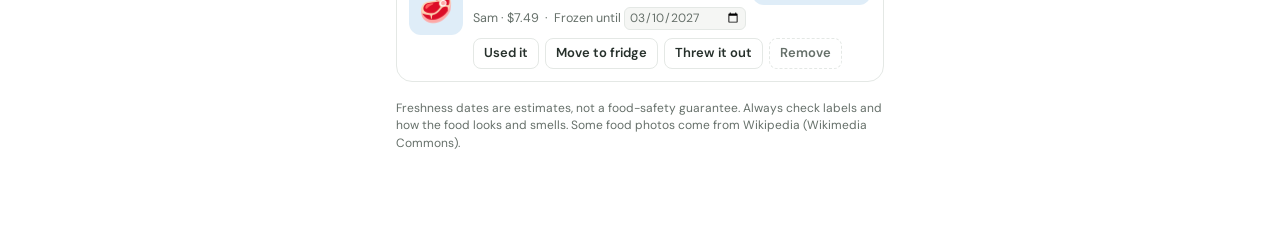
==== commit 647671a7: "updated index" ====
--- a/index.html
+++ b/index.html
@@ -3,7 +3,8 @@
 <head>
 <meta charset="utf-8">
 <meta name="viewport" content="width=device-width,initial-scale=1,viewport-fit=cover">
-<style>body{margin:0}[hidden]{display:none!important}</style>
+
+  <link rel="stylesheet" href="./css/styles.css">
 </head>
 <body>
 <title>FreshSplit</title>
@@ -12,228 +13,7 @@
 <link rel="preconnect" href="https://fonts.googleapis.com">
 <link rel="preconnect" href="https://fonts.gstatic.com" crossorigin>
 <link href="https://fonts.googleapis.com/css2?family=DM+Sans:opsz,wght@9..40,400;9..40,500;9..40,600;9..40,700&family=Manrope:wght@600;700;800&family=Nunito:wght@900&display=swap" rel="stylesheet">
-<style>
-/* Layout: a single phone-width app column, sticky header, fixed bottom tab bar */
-:root{
-  --bg:#FFFFFF; --surface:#FFFFFF; --sunk:#F5F6F4; --ink:#26302B; --muted:#66706A; --line:#E4E8E5; color-scheme:light;
-  --accent:#1F6B52; --accent-ink:#FFFFFF; --accent-soft:#E4F2E9; --accent-strong:#164D3B;
-  --ice:#1D5E8C; --ice-soft:#DFEDF8; --ok:#246454; --ok-soft:#E2F2E9;
-  --warn:#885805; --warn-soft:#FFEDBB; --bad:#A42F2F; --bad-soft:#FFDFDA;
-  --p1:#EEF6E6; --p1-line:#D9EBC8; --p1-ink:#4E7A2C;
-  --p2:#FFEBD5; --p2-line:#F1D7B8; --p2-ink:#94683F;
-  --p3:#DFECE7; --p3-line:#C8DDD4; --p3-ink:#4F7466;
-  --eyebrow:#47802A; --headline-em:#3E8A2C;
-  --shadow:0 1px 2px rgba(31,107,82,.05),0 6px 18px rgba(31,107,82,.06);
-  --display:"Manrope","DM Sans",system-ui,sans-serif;
-  --body:"DM Sans",system-ui,-apple-system,"Segoe UI",Roboto,sans-serif;
-}
-*{box-sizing:border-box}
-body{background:var(--bg);color:var(--ink);font-family:var(--body);font-size:15px;line-height:1.45;-webkit-font-smoothing:antialiased}
-body::before{content:"";position:fixed;inset:0 0 auto;height:env(safe-area-inset-top,0px);z-index:10;background:var(--bg)}
-button,input,select,textarea{font:inherit;color:inherit}
-button{cursor:pointer}
-:focus-visible{outline:2px solid var(--accent);outline-offset:2px}
-.app{max-width:520px;margin:0 auto;padding-left:max(16px,env(safe-area-inset-left,0px));padding-right:max(16px,env(safe-area-inset-right,0px));padding-block:0 calc(96px + env(safe-area-inset-bottom,0px))}
-header.top{position:sticky;top:env(safe-area-inset-top,0px);z-index:5;background:var(--bg);padding-block:14px 10px;display:flex;align-items:center;gap:12px}
-.brand{font-family:var(--display);font-weight:800;font-size:22px;letter-spacing:-.02em;display:flex;align-items:center;gap:8px}
-.brand-mark{width:28px;height:28px;border-radius:8px;background:var(--accent);color:var(--accent-ink);display:grid;place-items:center;font-size:15px}
-.top .spacer{flex:1}
-.demo-pill{font-size:11px;font-weight:600;letter-spacing:.06em;text-transform:uppercase;color:var(--muted);border:1px solid var(--line);border-radius:999px;padding:3px 8px;background:var(--surface)}
-.linkbtn{background:none;border:0;color:var(--accent);font-weight:600;font-size:13px;padding:4px}
-h1.page{font-family:var(--display);font-weight:800;font-size:30px;letter-spacing:-.025em;line-height:1.1;margin:6px 0 4px;text-wrap:balance}
-.sub{color:var(--muted);margin:0 0 16px}
-h2{font-family:var(--display);font-weight:700;font-size:18px;letter-spacing:-.01em;margin:22px 0 10px;display:flex;align-items:baseline;gap:8px}
-h2 .count{font-family:var(--body);font-size:13px;color:var(--muted);font-weight:500}
-.stack{display:flex;flex-direction:column;gap:10px}
-.card{background:var(--surface);border:1px solid var(--line);border-radius:14px;padding:14px;box-shadow:var(--shadow)}
-.row{display:flex;gap:10px;align-items:center;flex-wrap:wrap}
-.grow{flex:1;min-width:0}
-.muted{color:var(--muted)}
-.small{font-size:13px}
-.tnum{font-variant-numeric:tabular-nums}
 
-/* Summary strip */
-.summary{display:grid;grid-template-columns:repeat(3,1fr);gap:8px}
-.sum{border-radius:12px;padding:10px 12px;background:var(--surface);border:1px solid var(--line)}
-.sum b{display:block;font-family:var(--display);font-size:24px;font-weight:800;line-height:1.1;font-variant-numeric:tabular-nums}
-.sum span{font-size:12px;color:var(--muted)}
-.sum.bad b{color:var(--bad)} .sum.warn b{color:var(--warn)}
-
-/* Buttons & fields */
-.btn{border:1px solid var(--line);background:var(--surface);border-radius:10px;padding:8px 12px;font-weight:600;font-size:14px}
-.btn.primary{background:var(--accent);color:var(--accent-ink);border-color:var(--accent)}
-.btn.ghost{background:transparent}
-.btn.sm{padding:5px 10px;font-size:13px;border-radius:8px}
-.btn:disabled{opacity:.45;cursor:not-allowed}
-.seg{display:flex;background:var(--sunk);border:1px solid var(--line);border-radius:12px;padding:3px;gap:3px}
-.seg button{flex:1;border:0;background:transparent;border-radius:9px;padding:8px;font-weight:600;font-size:14px;color:var(--muted)}
-.seg button[aria-pressed="true"]{background:var(--surface);color:var(--ink);box-shadow:var(--shadow)}
-.f{display:flex;flex-direction:column;gap:4px;font-size:12px;font-weight:600;color:var(--muted);letter-spacing:.02em;min-width:0}
-.input,select.input,textarea.input{width:100%;border:1px solid var(--line);background:var(--sunk);border-radius:9px;padding:9px 10px;font-size:15px;font-weight:400;color:var(--ink)}
-textarea.input{font-family:ui-monospace,"SF Mono",Menlo,Consolas,monospace;font-size:13px;min-height:150px;resize:vertical}
-.grid2{display:grid;grid-template-columns:1fr 1fr;gap:10px}
-.grid3{display:grid;grid-template-columns:1fr 1fr 1fr;gap:10px}
-.hint{font-size:13px;color:var(--muted);background:var(--sunk);border-radius:9px;padding:8px 10px}
-
-/* Pantry rows */
-.item{display:grid;grid-template-columns:40px 1fr;gap:10px;align-items:start;padding:12px;background:var(--surface);border:1px solid var(--line);border-radius:14px}
-.item.urgent{border-color:color-mix(in srgb,var(--bad) 35%,var(--line))}
-.emoji{width:40px;height:40px;border-radius:10px;background:var(--sunk);display:grid;place-items:center;font-size:22px}
-.item .name{font-weight:600;min-width:0}
-.item .head{display:flex;justify-content:space-between;align-items:flex-start;gap:8px}
-.demo-pill,.linkbtn{white-space:nowrap}
-.item .meta{font-size:12.5px;color:var(--muted);display:flex;gap:6px;flex-wrap:wrap;align-items:center;margin-top:2px}
-.item input[type=date]{border:1px solid var(--line);background:var(--sunk);border-radius:6px;padding:1px 4px;font-size:12px;color:var(--muted)}
-.item .acts{display:flex;gap:6px;margin-top:8px;flex-wrap:wrap}
-.tip{grid-column:2 / -1;font-size:13px;background:var(--warn-soft);color:var(--ink);border-radius:9px;padding:7px 10px}
-.tip b{color:var(--warn)}
-.chip{display:inline-flex;align-items:center;gap:4px;border-radius:999px;padding:3px 9px;font-size:12px;font-weight:600;white-space:nowrap;font-variant-numeric:tabular-nums}
-.chip.ok{background:var(--accent-soft);color:var(--accent)}
-.chip.warn{background:var(--warn-soft);color:var(--warn)}
-.chip.bad{background:var(--bad-soft);color:var(--bad)}
-.chip.ice{background:var(--ice-soft);color:var(--ice)}
-.item.frozen .emoji{background:var(--ice-soft)}
-.frz{display:inline-flex;align-items:center;gap:6px;border:1px solid var(--line);background:var(--surface);border-radius:999px;padding:4px 10px;font-size:13px;font-weight:600;color:var(--ink);cursor:pointer;white-space:nowrap}
-.frz input{width:16px;height:16px;accent-color:var(--ice);margin:0}
-.frz:has(input:checked){background:var(--ice-soft);border-color:var(--ice);color:var(--ice)}
-.rc-row{display:grid;grid-template-columns:auto 32px 1fr;gap:10px;align-items:start;padding:10px 0;border-bottom:1px solid var(--line)}
-.rc-row > input{width:18px;height:18px;margin-top:6px;accent-color:var(--accent)}
-.rc-row .emoji{width:32px;height:32px;font-size:18px;border-radius:8px}
-.rc-ctl{display:flex;flex-wrap:wrap;gap:8px;align-items:center;margin-top:6px}
-.dt{border:1px solid var(--line);background:var(--sunk);border-radius:8px;padding:4px 6px;font-size:13px;color:var(--ink)}
-.chip.neutral{background:var(--sunk);color:var(--muted);border:1px solid var(--line)}
-
-/* Recipes */
-.chips{display:flex;gap:8px;flex-wrap:wrap}
-.fchip{border:1px solid var(--line);background:var(--surface);border-radius:999px;padding:6px 12px;font-size:13px;font-weight:600;color:var(--muted)}
-.fchip[aria-pressed="true"]{background:var(--ink);color:var(--bg);border-color:var(--ink)}
-.recipe h3{font-family:var(--display);font-size:18px;font-weight:700;margin:0;letter-spacing:-.01em}
-.bar{height:6px;border-radius:99px;background:var(--sunk);overflow:hidden;border:1px solid var(--line)}
-.bar i{display:block;height:100%;background:var(--accent);border-radius:99px}
-.uses{font-size:13px;background:var(--warn-soft);border-radius:9px;padding:7px 10px}
-.uses b{color:var(--warn)}
-.ing{display:flex;flex-wrap:wrap;gap:6px}
-.ing span{font-size:12.5px;border-radius:7px;padding:2px 8px;background:var(--accent-soft);color:var(--accent);font-weight:500}
-.ing span.miss{background:var(--sunk);color:var(--muted);text-decoration:line-through;text-decoration-color:transparent;border:1px dashed var(--line)}
-.cookpanel{border-top:1px dashed var(--line);margin-top:4px;padding-top:10px}
-.check{display:flex;gap:10px;align-items:center;padding:6px 0;font-size:14px}
-.check input{width:18px;height:18px;accent-color:var(--accent)}
-
-/* Shopping */
-.shop-row{display:flex;gap:10px;align-items:center;padding:10px 12px;background:var(--surface);border:1px solid var(--line);border-radius:12px}
-.shop-row.done .nm{text-decoration:line-through;color:var(--muted)}
-.alert{border-radius:12px;padding:12px;font-size:14px;display:flex;flex-direction:column;gap:8px}
-.alert.warn{background:var(--warn-soft)}
-.alert.ok{background:var(--accent-soft)}
-.alert.info{background:var(--sunk);border:1px solid var(--line)}
-
-/* Split */
-.people{display:flex;gap:8px;flex-wrap:wrap}
-.person{display:flex;align-items:center;gap:8px;border:1px solid var(--line);background:var(--surface);border-radius:999px;padding:4px 12px 4px 4px;font-weight:600;font-size:14px}
-.av{width:26px;height:26px;border-radius:50%;display:grid;place-items:center;font-size:12px;font-weight:700;color:var(--accent-ink);background:var(--accent)}
-.bal{display:flex;justify-content:space-between;align-items:center;padding:8px 0;border-bottom:1px solid var(--line)}
-.bal:last-child{border-bottom:0}
-.settle{display:flex;align-items:center;gap:8px;font-size:15px;padding:8px 0}
-.settle .arrow{color:var(--muted)}
-.settle b.amt{margin-left:auto;font-variant-numeric:tabular-nums}
-.pchips{display:flex;gap:6px;flex-wrap:wrap}
-.pchip{display:inline-flex;align-items:center;gap:6px;border:1px solid var(--line);background:var(--sunk);border-radius:999px;padding:3px 11px 3px 3px;font-size:13px;font-weight:600;color:var(--muted)}
-.pchip .av{width:22px;height:22px;font-size:11px;background:var(--line);color:var(--muted)}
-.pchip[aria-pressed="true"]{background:var(--accent-soft);border-color:var(--accent);color:var(--accent)}
-.pchip[aria-pressed="true"] .av{background:var(--accent);color:var(--accent-ink)}
-.buy{display:flex;flex-direction:column;gap:10px;padding:12px;background:var(--surface);border:1px solid var(--line);border-radius:12px}
-.buy .quick{display:flex;gap:4px;margin-left:-4px}
-
-/* Impact */
-.tiles{display:grid;grid-template-columns:1fr 1fr;gap:10px}
-.tile{background:var(--surface);border:1px solid var(--line);border-radius:14px;padding:14px}
-.tile .v{font-family:var(--display);font-weight:800;font-size:30px;letter-spacing:-.02em;line-height:1.05;font-variant-numeric:tabular-nums}
-.tile .l{font-size:12.5px;color:var(--muted);margin-top:4px}
-.tile.hero{grid-column:1 / -1;background:var(--accent);border-color:var(--accent);color:var(--accent-ink)}
-.tile.hero .l{color:var(--accent-ink);opacity:.85}
-.tile.hero .v{font-size:40px}
-.chart{display:grid;grid-template-columns:repeat(4,1fr);gap:12px;align-items:end;height:170px;padding:0 4px;border-bottom:1px solid var(--line);background-image:linear-gradient(var(--line) 1px,transparent 1px);background-size:100% 25%;background-position:0 0}
-.wk{display:flex;gap:4px;align-items:end;justify-content:center;height:100%}
-.wk i{width:22px;border-radius:5px 5px 0 0;position:relative;display:block;min-height:2px}
-.wk i.r{background:var(--accent)} .wk i.t{background:var(--bad);opacity:.75}
-.wk i em{position:absolute;top:-17px;left:50%;transform:translateX(-50%);font-style:normal;font-size:10.5px;color:var(--muted);font-variant-numeric:tabular-nums;white-space:nowrap}
-.xl{display:grid;grid-template-columns:repeat(4,1fr);gap:12px;text-align:center;font-size:12px;color:var(--muted);padding-top:6px}
-.legend{display:flex;gap:14px;font-size:12.5px;color:var(--muted);margin-top:8px}
-.legend span::before{content:"";display:inline-block;width:10px;height:10px;border-radius:3px;margin-right:6px;vertical-align:-1px;background:var(--accent)}
-.legend span.t::before{background:var(--bad);opacity:.75}
-.src{font-size:12.5px;color:var(--muted)}
-.src a{color:var(--accent)}
-
-/* Bottom nav */
-nav.tabs{position:fixed;left:0;right:0;bottom:0;z-index:6;background:var(--surface);border-top:1px solid var(--line);padding:6px max(16px,env(safe-area-inset-right,0px)) calc(6px + env(safe-area-inset-bottom,0px)) max(16px,env(safe-area-inset-left,0px))}
-nav.tabs .in{max-width:520px;margin:0 auto;display:grid;grid-template-columns:repeat(5,1fr);gap:4px}
-nav.tabs button{border:0;background:transparent;border-radius:10px;padding:6px 2px;display:flex;flex-direction:column;align-items:center;gap:2px;font-size:11.5px;font-weight:600;color:var(--muted)}
-nav.tabs button svg{width:22px;height:22px;fill:none;stroke:currentColor;stroke-width:1.8;stroke-linecap:round;stroke-linejoin:round}
-nav.tabs button[aria-current="page"]{color:var(--accent);background:var(--accent-soft)}
-.badge{min-width:16px;height:16px;padding:0 4px;border-radius:8px;background:var(--bad);color:#fff;font-size:10px;display:inline-grid;place-items:center;margin-left:2px}
-
-.toast{position:fixed;left:50%;bottom:calc(84px + env(safe-area-inset-bottom,0px));transform:translateX(-50%) translateY(20px);background:var(--ink);color:var(--bg);padding:10px 16px;border-radius:12px;font-size:14px;font-weight:500;opacity:0;pointer-events:none;transition:.25s;max-width:calc(100% - 32px);z-index:20;text-align:center}
-.toast.show{opacity:1;transform:translateX(-50%) translateY(0)}
-.toast.has-action.show{pointer-events:auto}
-.toast-btn{margin-left:12px;background:none;border:0;padding:2px 4px;color:#A6D46A;font-weight:700;text-decoration:underline;text-underline-offset:3px;cursor:pointer}
-.btn.rm{color:var(--muted);border-style:dashed}
-.upload{display:flex;flex-direction:column;align-items:center;gap:4px;text-align:center;border:2px dashed var(--accent);background:var(--accent-soft);border-radius:14px;padding:18px 14px;cursor:pointer;color:var(--ink)}
-.upload b{color:var(--accent);font-size:16px}
-.upload .up-ic{width:40px;height:40px;fill:none;stroke:var(--accent);stroke-width:1.8;stroke-linecap:round;stroke-linejoin:round}
-.upload:focus-within{outline:2px solid var(--accent);outline-offset:2px}
-.vh{position:absolute;width:1px;height:1px;opacity:0;overflow:hidden;pointer-events:none}
-.ocr{display:flex;gap:12px;align-items:center}
-.ocr img{width:56px;height:76px;object-fit:cover;object-position:top;border-radius:8px;border:1px solid var(--line);flex:none;background:#fff}
-.or{display:flex;align-items:center;gap:10px;color:var(--muted);font-size:12px;text-transform:uppercase;letter-spacing:.06em}
-.or::before,.or::after{content:"";flex:1;height:1px;background:var(--line)}
-.empty{text-align:center;color:var(--muted);padding:18px;border:1px dashed var(--line);border-radius:14px}
-@media (max-width:380px){.grid3{grid-template-columns:1fr 1fr}.summary b{font-size:20px}}
-
-/* Figma design layer: warm kitchen look */
-.brand{font-family:"Nunito",var(--display);font-weight:900;letter-spacing:-.01em;font-size:24px;color:#1F6B52;gap:7px}
-.brand-leaf{width:34px;height:34px;flex:none}
-@media (max-width:420px){.demo-pill{display:none}.brand{font-size:22px}}
-.brand-mark{width:34px;height:34px;border-radius:10px}
-.brand-mark svg{width:19px;height:19px;fill:none;stroke:currentColor;stroke-width:2;stroke-linecap:round;stroke-linejoin:round}
-h1.page{font-weight:800;letter-spacing:-.04em;font-size:34px;line-height:1.08}
-h1.page em{font-style:normal;color:var(--headline-em)}
-h2{font-family:var(--display);font-weight:800;letter-spacing:-.02em}
-.hero{display:flex;align-items:flex-start;gap:12px;margin:8px 0 4px}
-.eyebrow{color:var(--eyebrow);font-size:11px;font-weight:700;letter-spacing:.16em;text-transform:uppercase;margin-bottom:8px}
-.scan-fab{flex:none;width:58px;height:58px;border-radius:16px;border:0;background:var(--accent);color:var(--accent-ink);display:grid;place-items:center;box-shadow:0 8px 18px color-mix(in srgb,var(--accent) 30%,transparent);margin-top:24px}
-.scan-fab svg{width:27px;height:27px;fill:none;stroke:currentColor;stroke-width:2;stroke-linecap:round;stroke-linejoin:round}
-.stats{display:grid;grid-template-columns:repeat(3,minmax(0,1fr));gap:8px}
-.stat{border-radius:14px;padding:12px;border:1px solid var(--p1-line);background:var(--p1);display:flex;flex-direction:column;min-width:0}
-.stat .lbl{font-size:12px;color:var(--p1-ink);line-height:1.25;min-height:2.5em}
-.stat b{font-family:var(--display);font-size:32px;font-weight:800;letter-spacing:-.03em;line-height:1.05;margin-top:4px;font-variant-numeric:tabular-nums}
-.stat .unit{font-size:12px;color:var(--muted);margin-top:2px}
-.stat.s2{background:var(--p2);border-color:var(--p2-line)} .stat.s2 .lbl{color:var(--p2-ink)}
-.stat.s3{background:var(--p3);border-color:var(--p3-line)} .stat.s3 .lbl{color:var(--p3-ink)}
-.banner{display:flex;align-items:center;gap:12px;width:100%;text-align:left;margin-top:12px;background:var(--accent-soft);border:1px solid color-mix(in srgb,var(--accent) 22%,var(--line));border-radius:14px;padding:14px;color:var(--ink);font:inherit}
-.banner b{display:block;color:var(--accent-strong);font-family:var(--display);font-size:15px;font-weight:800}
-.banner .t{display:block;font-size:13px;color:var(--muted);margin-top:3px}
-.banner .arr{color:var(--accent-strong);font-size:20px;flex:none}
-.b-ic{width:42px;height:42px;border-radius:11px;background:color-mix(in srgb,var(--accent) 16%,transparent);color:var(--accent-strong);display:grid;place-items:center;flex:none}
-.b-ic svg{width:22px;height:22px;fill:none;stroke:currentColor;stroke-width:2;stroke-linecap:round;stroke-linejoin:round}
-.key{display:flex;flex-wrap:wrap;gap:6px 14px;font-size:12px;color:var(--muted);margin-top:14px}
-.key i{display:inline-block;width:7px;height:7px;border-radius:50%;margin-right:6px;vertical-align:1px}
-.key .kr{background:var(--bad)} .key .kw{background:var(--warn)} .key .ko{background:var(--ok)} .key .ki{background:var(--ice)}
-.disclaimer{font-size:12px;color:var(--muted);margin:18px 0 0}
-.item{grid-template-columns:54px 1fr;border-radius:16px}
-.item .emoji{width:54px;height:54px;border-radius:12px;font-size:27px;overflow:hidden}
-.emoji img{width:100%;height:100%;object-fit:cover;border-radius:inherit;display:block}
-.recipe{overflow:hidden}
-.recipe .rphoto{display:block;width:calc(100% + 28px);max-width:none;margin:-14px -14px 0;height:150px;object-fit:cover}
-.chip.ok{background:var(--ok-soft);color:var(--ok)}
-.ing span{background:var(--ok-soft);color:var(--ok)}
-.tile.hero{background:var(--ok);border-color:var(--ok);color:var(--bg)}
-.tile.hero .l{color:var(--bg)}
-.wk i.r{background:var(--ok)}
-.legend span::before{background:var(--ok)}
-.card,.shop-row,.buy{border-radius:16px}
-nav.tabs button[aria-current="page"]{color:var(--accent-strong)}
-@media (prefers-reduced-motion:reduce){*{transition:none!important}}
-</style>
 
 <div class="app">
   <header class="top">
@@ -250,978 +30,8 @@
 </nav>
 <div class="toast" id="toast" role="status" aria-live="polite"></div>
 
-<script>
-(function(){
-"use strict";
 
-/* ---------- Food knowledge: typical fridge shelf life, weight, price ---------- */
-// d = days it usually keeps after purchase, kg = typical pack weight, p = typical price (CAD)
-const FOODS = [
-  {k:"milk", n:"Milk (2 L)", e:"🥛", d:7, kg:2.0, p:5.49, c:"dairy", a:["milk"]},
-  {k:"eggs", n:"Eggs (12)", e:"🥚", d:21, kg:0.7, p:4.29, c:"dairy", a:["egg"]},
-  {k:"cheese", n:"Cheddar cheese", e:"🧀", d:28, kg:0.4, p:7.99, c:"dairy", a:["cheese","ched","mozz"]},
-  {k:"yogurt", n:"Yogurt", e:"🥣", d:14, kg:0.65, p:4.79, c:"dairy", a:["yogurt","yog"]},
-  {k:"butter", n:"Butter", e:"🧈", d:60, kg:0.45, p:6.49, c:"dairy", a:["butter"]},
-  {k:"cream", n:"Cooking cream", e:"🥛", d:10, kg:0.5, p:3.29, c:"dairy", a:["cream"]},
-  {k:"bread", n:"Bread", e:"🍞", d:5, kg:0.6, p:3.49, c:"bakery", a:["bread","loaf"]},
-  {k:"tortilla", n:"Tortillas", e:"🫓", d:14, kg:0.5, p:3.99, c:"bakery", a:["tortilla","wrap"]},
-  {k:"spinach", n:"Baby spinach", e:"🥬", d:5, kg:0.3, p:4.99, c:"leafy", a:["spinach"]},
-  {k:"lettuce", n:"Lettuce", e:"🥬", d:7, kg:0.5, p:2.99, c:"leafy", a:["lettuce","romaine"]},
-  {k:"tomato", n:"Tomatoes", e:"🍅", d:7, kg:0.5, p:3.12, c:"produce", a:["tomato","roma"]},
-  {k:"pepper", n:"Bell peppers", e:"🫑", d:7, kg:0.4, p:3.49, c:"produce", a:["pepper"]},
-  {k:"broccoli", n:"Broccoli", e:"🥦", d:5, kg:0.5, p:2.99, c:"produce", a:["broccoli"]},
-  {k:"mushroom", n:"Mushrooms", e:"🍄", d:5, kg:0.23, p:2.99, c:"produce", a:["mushroom"]},
-  {k:"cucumber", n:"Cucumber", e:"🥒", d:7, kg:0.4, p:1.29, c:"produce", a:["cucumber","cuke"]},
-  {k:"carrot", n:"Carrots", e:"🥕", d:21, kg:1.0, p:2.49, c:"produce", a:["carrot"]},
-  {k:"potato", n:"Potatoes", e:"🥔", d:30, kg:2.0, p:4.99, c:"produce", a:["potato"]},
-  {k:"onion", n:"Onions", e:"🧅", d:30, kg:1.0, p:2.99, c:"produce", a:["onion"]},
-  {k:"garlic", n:"Garlic", e:"🧄", d:60, kg:0.1, p:0.99, c:"produce", a:["garlic"]},
-  {k:"banana", n:"Bananas", e:"🍌", d:5, kg:1.0, p:1.83, c:"fruit", a:["banana"]},
-  {k:"apple", n:"Apples", e:"🍎", d:30, kg:1.0, p:4.49, c:"fruit", a:["apple"]},
-  {k:"strawberries", n:"Strawberries", e:"🍓", d:4, kg:0.45, p:4.99, c:"fruit", a:["strawberr","berries"]},
-  {k:"avocado", n:"Avocados", e:"🥑", d:4, kg:0.4, p:3.99, c:"fruit", a:["avocado"]},
-  {k:"chicken", n:"Chicken breast", e:"🍗", d:2, kg:1.0, p:12.87, c:"meat", a:["chicken","chkn"]},
-  {k:"beef", n:"Ground beef", e:"🥩", d:2, kg:0.45, p:7.49, c:"meat", a:["beef"]},
-  {k:"salmon", n:"Salmon fillet", e:"🐟", d:2, kg:0.4, p:11.99, c:"meat", a:["salmon"]},
-  {k:"rice", n:"Rice", e:"🍚", d:365, kg:2.0, p:6.99, c:"pantry", a:["rice"]},
-  {k:"pasta", n:"Pasta", e:"🍝", d:365, kg:0.9, p:2.49, c:"pantry", a:["pasta","spaghetti","penne"]},
-  {k:"oats", n:"Rolled oats", e:"🌾", d:365, kg:1.0, p:4.49, c:"pantry", a:["oats","oatmeal"]},
-  {k:"beans", n:"Canned beans", e:"🥫", d:730, kg:0.4, p:1.49, c:"pantry", a:["bean"]}
-];
-const FOOD = Object.fromEntries(FOODS.map(f=>[f.k,f]));
-const TIPS = {
-  dairy:"Bake with it, make pancakes, or freeze it (grated cheese and milk both freeze well).",
-  bakery:"Freeze slices now, or turn it into French toast or croutons.",
-  leafy:"Wilt it into eggs, pasta or soup. A whole bag shrinks to a cup.",
-  produce:"Roast it, add it to soup, or chop and freeze it.",
-  fruit:"Freeze it for smoothies, or bake it into muffins or banana bread.",
-  meat:"Cook it today or freeze it now. Frozen, it keeps for months.",
-  pantry:"",
-  other:"Check it, and freeze or cook it soon."
-};
-// How long food keeps in the freezer (days), and how long it lasts in the fridge after thawing.
-const FREEZE = {milk:90, cheese:180, yogurt:60, butter:270, cream:90, bread:90, tortilla:180, spinach:180, tomato:180,
-  pepper:240, broccoli:300, mushroom:270, carrot:300, onion:240, garlic:180, banana:90, apple:240, strawberries:240,
-  avocado:120, chicken:270, beef:120, salmon:90};
-const NO_FREEZE = {eggs:"Eggs crack in the shell when frozen.", lettuce:"Lettuce goes limp and watery when frozen.",
-  cucumber:"Cucumber goes mushy when frozen.", potato:"Raw potatoes turn watery and grainy when frozen."};
-const THAW = {meat:2, dairy:5, bakery:3};
-function freezeDays(k, c){ if(k && FREEZE[k]) return FREEZE[k]; if(c==="pantry") return null; if(k && NO_FREEZE[k]) return null; return k?null:90; }
-function noFreezeMsg(k, c){ if(k && NO_FREEZE[k]) return NO_FREEZE[k]; if(c==="pantry") return "This keeps for months in the cupboard, so there's no need to freeze it."; return "This doesn't freeze well."; }
-function fmtDate(s){const [y,m,d]=s.split("-").map(Number); return new Date(y,m-1,d).toLocaleDateString(undefined,{month:"short",day:"numeric",year:"numeric"});}
-const CO2_PER_KG = 3; // 2.3 Mt household food waste ≈ 6.9 Mt CO2 (Love Food Hate Waste Canada)
 
-// How to spot each food on a receipt, including common store abbreviations.
-const RX = {
-  cheese:/chees|\bched|\bchs[e]?\b|mozz|parm|cott\b|cottage/, yogurt:/yog|\bygt\b/,
-  milk:/milk|\bmlk\b|\bhomo\b|\bskim\b|\b[12]\s?%/, cream:/cream|\bcrm\b/, butter:/butter|\bbtr\b|unsalted|\bsalted\b/, eggs:/egg/,
-  chicken:/chick|\bchkn|\bchk\b|breasts?\b|\bb\/s\b|thighs?\b|drumstick|\bwings?\b/, beef:/beef|\bgrnd\s?bf|\bgr\s?bf/, salmon:/salmon/,
-  spinach:/spinach|\bspnch|\bspin\b/, lettuce:/lettuce|romaine|\blett\b|iceberg/, tomato:/tomato|\btoms?\b|\broma\b/,
-  pepper:/pepper|\bppr\b/, broccoli:/brocc/, mushroom:/mushr|\bmush\b/, cucumber:/cucumb|\bcuke/, carrot:/carrot|\bcarr\b/,
-  strawberries:/strawb|\bstrwb|berries/, avocado:/avocad|\bavo\b/, banana:/banan|\bbnna/, apple:/apple/,
-  potato:/potat/, onion:/onion/, garlic:/garlic/,
-  bread:/bread|\bbrd\b|\bloaf|bagel|\bbuns?\b|\brye\b|sourdough|baguette/, tortilla:/tortil|\bwraps?\b/,
-  pasta:/pasta|spaghet|penne|macaroni|fusilli|linguin/, rice:/\brice\b/, oats:/\boats?\b|oatmeal/, beans:/\bbeans?\b/
-};
-function findFood(text){
-  const t = text.toLowerCase();
-  for(const k in RX){ if(RX[k].test(t)) return FOOD[k]; }
-  return null;
-}
-
-/* ---------- Photos (from the team's Figma design) ---------- */
-const PHOTO = {"strawberries": "[data-uri]", "spinach": "[data-uri]", "chicken": "[data-uri]", "milk": "[data-uri]", "avocado": "[data-uri]", "eggs": "[data-uri]"};
-const RPHOTO = {"Creamy chicken & spinach pasta": "[data-uri]", "Yogurt fruit bowl": "[data-uri]", "Avocado & egg toast": "[data-uri]"};
-// Food photos: built-in photos first, then a matching photo from Wikipedia (free, no key needed).
-// Results are saved on this device so each food is only looked up once.
-const WIKI = {milk:"Milk", eggs:"Egg as food", cheese:"Cheddar cheese", yogurt:"Yogurt", butter:"Butter", cream:"Cream",
-  bread:"Bread", tortilla:"Tortilla", spinach:"Spinach", lettuce:"Lettuce", tomato:"Tomato", pepper:"Bell pepper",
-  broccoli:"Broccoli", mushroom:"Edible mushroom", cucumber:"Cucumber", carrot:"Carrot", potato:"Potato", onion:"Onion",
-  garlic:"Garlic", banana:"Banana", apple:"Apple", strawberries:"Strawberry", avocado:"Avocado", chicken:"Chicken as food",
-  beef:"Ground beef", salmon:"Salmon as food", rice:"Rice", pasta:"Pasta", oats:"Oat", beans:"Bean"};
-const IMG_KEY="freshsplit-img-v1";
-let IMG={}; try{ IMG=JSON.parse(localStorage.getItem(IMG_KEY))||{}; }catch(e){ IMG={}; }
-const imgPending=new Set();
-function thumb(k,e,name){
-  if(k && PHOTO[k]) return `<img src="${PHOTO[k]}" alt="">`;
-  const known = k && WIKI[k];
-  const q = known ? WIKI[k] : String(name||"").replace(/\(.*?\)/g,"").replace(/\d+(\.\d+)?\s?(kg|g|ml|l|lb|pk)\b/gi,"").trim();
-  if(!q || q.length<3) return e;
-  const key=q.toLowerCase();
-  if(IMG[key]) return `<img src="${esc(IMG[key])}" alt="" loading="lazy" data-fb="${esc(e)}">`;
-  if(IMG[key]==="") return e;
-  fetchFoodImage(q,key,!!known);
-  return `<span data-img="${esc(key)}">${e}</span>`;
-}
-async function fetchFoodImage(q,key,exact){
-  if(imgPending.has(key)) return;
-  imgPending.add(key);
-  try{
-    const base="https://en.wikipedia.org/w/api.php?action=query&format=json&origin=*&prop=pageimages&piprop=thumbnail&pithumbsize=240&redirects=1";
-    const url = exact ? base+"&titles="+encodeURIComponent(q) : base+"&generator=search&gsrlimit=1&gsrsearch="+encodeURIComponent(q+" food");
-    const res=await fetch(url);
-    if(!res.ok) return;
-    const data=await res.json();
-    let src="";
-    const pages=data && data.query && data.query.pages;
-    if(pages){ for(const id in pages){ if(pages[id].thumbnail && pages[id].thumbnail.source){ src=pages[id].thumbnail.source; break; } } }
-    IMG[key]=src;
-    try{ localStorage.setItem(IMG_KEY,JSON.stringify(IMG)); }catch(e){}
-    if(src) document.querySelectorAll("[data-img]").forEach(s=>{
-      if(s.dataset.img!==key) return;
-      const im=document.createElement("img"); im.src=src; im.alt=""; im.loading="lazy"; im.dataset.fb=s.textContent;
-      s.replaceWith(im);
-    });
-  }catch(err){ /* offline or blocked: keep the emoji and try again next time */ }
-  finally{ imgPending.delete(key); }
-}
-// If a photo fails to load, show the emoji instead.
-document.addEventListener("error",ev=>{
-  const t=ev.target;
-  if(t && t.tagName==="IMG" && t.dataset && t.dataset.fb!=null) t.replaceWith(document.createTextNode(t.dataset.fb));
-},true);
-const SCAN_SVG='<svg viewBox="0 0 24 24"><path d="M3 7V5a2 2 0 0 1 2-2h2M17 3h2a2 2 0 0 1 2 2v2M21 17v2a2 2 0 0 1-2 2h-2M7 21H5a2 2 0 0 1-2-2v-2M7 12h10"/></svg>';
-const CLOCK_SVG='<svg viewBox="0 0 24 24"><circle cx="12" cy="12" r="9"/><path d="M12 7v5l3 2"/></svg>';
-function pageHead(eb,title,sub,cta){ return `<div class="hero"><div style="flex:1;min-width:0"><div class="eyebrow">${eb}</div><h1 class="page">${title}</h1><p class="sub">${sub}</p></div>${cta||""}</div>`; }
-
-/* ---------- Recipes ---------- */
-const RECIPES = [
-  {n:"Creamy chicken & spinach pasta", t:25, veg:false, ing:["chicken","spinach","pasta","milk"]},
-  {n:"Avocado & egg toast", t:15, veg:true, ing:["bread","avocado","eggs","spinach"]},
-  {n:"Spinach & tomato omelette", t:15, veg:true, ing:["eggs","spinach","tomato","cheese","onion"]},
-  {n:"Chicken & pepper stir-fry", t:25, veg:false, ing:["chicken","pepper","broccoli","garlic","rice","onion"]},
-  {n:"Creamy spinach pasta", t:20, veg:true, ing:["pasta","spinach","garlic","cream","cheese"]},
-  {n:"Banana oat pancakes", t:15, veg:true, ing:["banana","eggs","oats","milk"]},
-  {n:"Tomato & bean soup", t:30, veg:true, ing:["tomato","onion","garlic","beans","carrot"]},
-  {n:"Grilled cheese & tomato", t:10, veg:true, ing:["bread","cheese","tomato","butter"]},
-  {n:"French toast", t:15, veg:true, ing:["bread","eggs","milk","butter"]},
-  {n:"Chicken fried rice", t:20, veg:false, ing:["rice","eggs","chicken","carrot","onion","garlic"]},
-  {n:"Veggie bean quesadillas", t:15, veg:true, ing:["tortilla","cheese","pepper","onion","beans"]},
-  {n:"Yogurt fruit bowl", t:5, veg:true, ing:["yogurt","banana","strawberries","oats"]},
-  {n:"Beef tacos", t:25, veg:false, ing:["beef","tortilla","tomato","lettuce","cheese","onion"]},
-  {n:"Roasted vegetable tray", t:35, veg:true, ing:["potato","carrot","pepper","onion","garlic"]},
-  {n:"Salmon rice bowl", t:20, veg:false, ing:["salmon","rice","cucumber","avocado"]},
-  {n:"Mushroom risotto", t:35, veg:true, ing:["rice","mushroom","onion","garlic","cheese","butter"]}
-];
-
-/* ---------- Dates ---------- */
-const TODAY = (()=>{const d=new Date(); d.setHours(0,0,0,0); return d;})();
-function iso(d){return d.getFullYear()+"-"+String(d.getMonth()+1).padStart(2,"0")+"-"+String(d.getDate()).padStart(2,"0");}
-function addDays(n){const d=new Date(TODAY); d.setDate(d.getDate()+n); return iso(d);}
-function daysLeft(s){const [y,m,dd]=s.split("-").map(Number); return Math.round((new Date(y,m-1,dd)-TODAY)/86400000);}
-function fmtShort(d){return d.toLocaleDateString(undefined,{month:"short",day:"numeric"});}
-function mondayOf(d){const x=new Date(d); const wd=(x.getDay()+6)%7; x.setDate(x.getDate()-wd); return x;}
-
-/* ---------- Helpers ---------- */
-const $ = s=>document.querySelector(s);
-let _id = Date.now();
-const uid = ()=>"i"+(_id++).toString(36);
-const esc = s=>String(s).replace(/[&<>"']/g,c=>({"&":"&amp;","<":"&lt;",">":"&gt;",'"':"&quot;","'":"&#39;"}[c]));
-const money = n=>"$"+(Math.round(n*100)/100).toFixed(2);
-const kg = n=>(Math.round(n*10)/10).toFixed(1);
-function initials(n){return n.trim().slice(0,1).toUpperCase();}
-
-/* ---------- State ---------- */
-const KEY="fridgewise-demo-v1";
-function mkItem(k, offset, buyer, qty){
-  const f=FOOD[k];
-  return {id:uid(), k:f.k, name:f.n, e:f.e, c:f.c, exp:addDays(offset), qty:qty||1, price:f.p, kg:f.kg, buyer};
-}
-function seed(){
-  const people=["You","Sam","Priya"];
-  const items=[
-    mkItem("spinach",1,"Sam"), mkItem("chicken",1,"You"), mkItem("tomato",2,"Priya"),
-    mkItem("banana",2,"Priya"), mkItem("bread",2,"You"), mkItem("milk",3,"Sam"),
-    mkItem("yogurt",-1,"You"), mkItem("pepper",4,"Priya"), mkItem("tortilla",9,"Sam"),
-    mkItem("carrot",12,"Priya"), mkItem("eggs",14,"You"), mkItem("cheese",20,"Sam"),
-    mkItem("onion",25,"Priya"), mkItem("garlic",40,"Priya"), mkItem("pasta",200,"You"),
-    mkItem("rice",300,"Sam"), mkItem("beans",500,"You",2),
-    Object.assign(mkItem("beef",95,"Sam"),{loc:"freezer"})
-  ];
-  const purchases=items.map(i=>({id:uid(), name:i.name, price:i.price*i.qty, buyer:i.buyer, split:people.slice()}));
-  const w=mondayOf(TODAY);
-  const wk=n=>{const d=new Date(w); d.setDate(d.getDate()-7*n); return fmtShort(d);};
-  return {
-    people, items, purchases,
-    shop:[{id:uid(),name:"Rolled oats",k:"oats",done:false},{id:uid(),name:"Lettuce",k:"lettuce",done:false}],
-    impact:{rescuedKg:0, usedKg:0, tossedKg:0, saved:0, rescuedCount:0},
-    history:[{label:wk(3),r:1.1,t:2.4},{label:wk(2),r:1.8,t:1.9},{label:wk(1),r:2.6,t:1.2}],
-    weekLabel:fmtShort(w)
-  };
-}
-function load(){try{const s=localStorage.getItem(KEY); if(s){const o=JSON.parse(s); if(o&&o.items) return o;}}catch(e){} return null;}
-function save(){try{localStorage.setItem(KEY,JSON.stringify(S));}catch(e){}}
-let S = load() || seed();
-const UI = {tab:"fridge", addMode:null, receipt:"", parsed:null, pref:"soon", cooking:null, shopWarn:null, check:null};
-
-/* ---------- Status ---------- */
-function status(d){
-  if(d<0) return {cls:"bad", txt:d===-1?"Expired yesterday":"Expired "+(-d)+" days ago"};
-  if(d===0) return {cls:"bad", txt:"Use today"};
-  if(d===1) return {cls:"bad", txt:"1 day left"};
-  if(d===2) return {cls:"bad", txt:"2 days left"};
-  if(d<=3) return {cls:"warn", txt:d+" days left"};
-  if(d>60) return {cls:"ok", txt:Math.round(d/30)+" months"};
-  return {cls:"ok", txt:d+" days left"};
-}
-function sorted(){return S.items.slice().sort((a,b)=>daysLeft(a.exp)-daysLeft(b.exp));}
-function haveKey(k){return S.items.find(i=>i.k===k && daysLeft(i.exp)>=0);}
-
-/* ---------- Toast ---------- */
-let tt;
-function toast(msg, action){
-  const t=$("#toast"); t.textContent=msg;
-  if(action){
-    const b=document.createElement("button"); b.className="toast-btn"; b.type="button"; b.textContent=action.label;
-    b.addEventListener("click",()=>{ t.classList.remove("show"); action.fn(); });
-    t.appendChild(b);
-  }
-  t.classList.toggle("has-action",!!action);
-  t.classList.add("show"); clearTimeout(tt); tt=setTimeout(()=>t.classList.remove("show"), action?6000:2600);
-}
-
-/* ---------- Impact accounting ---------- */
-function finishItem(item, how){
-  const d=daysLeft(item.exp);
-  const w=item.kg*item.qty;
-  if(how==="used"){
-    S.impact.usedKg+=w; S.impact.usedCount=(S.impact.usedCount||0)+1;
-    if(d<=3 && d>=-1 && !item.rescued){ S.impact.rescuedKg+=w; S.impact.saved+=item.price*item.qty; S.impact.rescuedCount++; }
-  } else {
-    S.impact.tossedKg+=w;
-    if(item.rescued){ S.impact.rescuedKg-=w; S.impact.saved-=item.price*item.qty; S.impact.rescuedCount--; }
-  }
-  S.items=S.items.filter(i=>i.id!==item.id);
-}
-
-/* ---------- Tabs ---------- */
-const ICONS={
-  fridge:'<svg viewBox="0 0 24 24"><rect x="5" y="2.5" width="14" height="19" rx="2.5"/><path d="M5 10h14M8.5 6v1.5M8.5 13v2.5"/></svg>',
-  recipes:'<svg viewBox="0 0 24 24"><path d="M4 11h16a8 8 0 0 1-16 0Z"/><path d="M9 7c0-1.5 1-1.5 1-3M13 7c0-1.5 1-1.5 1-3"/></svg>',
-  shop:'<svg viewBox="0 0 24 24"><path d="M3 4h2.5l2.2 11h10.6L20.5 7H7"/><circle cx="9.5" cy="19.5" r="1.3"/><circle cx="17" cy="19.5" r="1.3"/></svg>',
-  split:'<svg viewBox="0 0 24 24"><circle cx="8.5" cy="8" r="3"/><circle cx="16.5" cy="9.5" r="2.5"/><path d="M3 19c.5-3 3-5 5.5-5s5 2 5.5 5M14 14.6c.8-.4 1.6-.6 2.5-.6 2.2 0 4 1.6 4.5 4.5"/></svg>',
-  impact:'<svg viewBox="0 0 24 24"><path d="M5 19c0-8 5-13 15-14-1 10-6 15-14 15"/><path d="M5 19c3-4 6-6.5 9.5-8.5"/></svg>'
-};
-const TABS=[["fridge","Fridge"],["recipes","Recipes"],["shop","Shop"],["split","Split"],["impact","Impact"]];
-function renderTabs(){
-  const urgent=S.items.filter(i=>i.loc!=="freezer"&&daysLeft(i.exp)<=1).length;
-  const open=S.shop.filter(s=>!s.done).length;
-  $("#tabs").innerHTML=TABS.map(([k,l])=>{
-    const b = k==="fridge"&&urgent ? `<span class="badge">${urgent}</span>` : (k==="shop"&&open?`<span class="badge" style="background:var(--muted)">${open}</span>`:"");
-    return `<button data-act="tab" data-tab="${k}" ${UI.tab===k?'aria-current="page"':""}>${ICONS[k]}<span>${l}${b}</span></button>`;
-  }).join("");
-}
-
-/* ---------- Fridge ---------- */
-function peopleOptions(sel){return S.people.map(p=>`<option ${p===sel?"selected":""}>${esc(p)}</option>`).join("");}
-function shareChips(id){
-  return `<div class="pchips" id="${id}" role="group" aria-label="Shared with">${S.people.map((q,ix)=>`<button type="button" class="pchip" data-act="pickShare" data-pi="${ix}" aria-pressed="true"><span class="av">${esc(initials(q))}</span>${esc(q)}</button>`).join("")}</div>`;
-}
-function readShare(id){return [...document.querySelectorAll("#"+id+' .pchip[aria-pressed="true"]')].map(b=>S.people[+b.dataset.pi]);}
-function itemRow(i){
-  const d=daysLeft(i.exp), frozen=i.loc==="freezer";
-  const base=status(d);
-  const st=frozen ? {cls:d<0?"bad":"ice", txt:d<0?"Frozen too long":"Frozen · "+base.txt.replace(" left","")} : base;
-  const urgent=!frozen && d<=2;
-  const canFreeze=freezeDays(i.k,i.c)!=null;
-  const tip = urgent && TIPS[i.c] ? `<div class="tip"><b>Save it:</b> ${TIPS[i.c]}</div>` : "";
-  const moveBtn = frozen
-    ? `<button class="btn sm ghost" data-act="thaw" data-id="${i.id}">Move to fridge</button>`
-    : (canFreeze && d>=0 ? `<button class="btn sm ghost" data-act="freeze" data-id="${i.id}">❄ Freeze</button>` : "");
-  return `<div class="item ${urgent?"urgent":""} ${frozen?"frozen":""}">
-    <div class="emoji" aria-hidden="true">${thumb(i.k,i.e,i.name)}</div>
-    <div style="min-width:0">
-      <div class="head"><div class="name">${esc(i.name)}${i.qty>1?` <span class="muted">×${i.qty}</span>`:""}</div><span class="chip ${st.cls}">${st.txt}</span></div>
-      <div class="meta"><span>${esc(i.buyer)} · ${money(i.price*i.qty)}</span><span>·</span>
-        <label>${frozen?"Frozen until":"Use by"} <input type="date" value="${i.exp}" data-act="exp" data-id="${i.id}" aria-label="Use-by date for ${esc(i.name)}"></label></div>
-      <div class="acts">
-        <button class="btn sm" data-act="used" data-id="${i.id}">Used it</button>
-        ${moveBtn}
-        <button class="btn sm ghost" data-act="tossed" data-id="${i.id}">Threw it out</button>
-        <button class="btn sm ghost rm" data-act="remove" data-id="${i.id}" aria-label="Remove ${esc(i.name)} (added by mistake)">Remove</button>
-      </div>
-    </div>
-    ${tip}
-  </div>`;
-}
-function freezerSection(frozen){
-  if(!frozen.length) return "";
-  return `<h2>In the freezer <span class="count">${frozen.length}</span></h2>
-  <div class="stack">${frozen.map(itemRow).join("")}</div>`;
-}
-function addPanel(){
-  if(UI.addMode==="type"){
-    const opts=FOODS.map(f=>`<option value="${esc(f.n)}">`).join("");
-    return `<form class="card stack" id="addForm" autocomplete="off">
-      <label class="f">Item<input class="input" id="addName" list="foodList" placeholder="e.g. Milk, spinach, chicken" required></label>
-      <datalist id="foodList">${opts}</datalist>
-      <div class="grid3">
-        <label class="f">Qty<input class="input" id="addQty" type="number" min="1" value="1"></label>
-        <label class="f">Price<input class="input" id="addPrice" type="number" min="0" step="0.01" placeholder="0.00"></label>
-        <label class="f">Paid by<select class="input" id="addBuyer">${peopleOptions("You")}</select></label>
-      </div>
-      <div class="f">Shared with (tap to change)${shareChips("addShare")}</div>
-      <div class="grid2" style="align-items:end">
-        <label class="f">Use-by date<input class="input" id="addExp" type="date" value="${addDays(7)}"></label>
-        <label class="frz" style="justify-self:start;padding:9px 12px"><input type="checkbox" id="addFrz"> ❄ Put in freezer</label>
-      </div>
-      <div class="hint" id="addHint">Type an item and we'll estimate how long it keeps. Change the date if the package says otherwise.</div>
-      <div class="row"><button class="btn primary" type="submit">Add to fridge</button><button class="btn ghost" type="button" data-act="mode" data-mode="">Cancel</button></div>
-    </form>`;
-  }
-  if(UI.addMode==="receipt"){
-    let res="";
-    if(UI.parsed){
-      const ok=UI.parsed.found, bad=UI.parsed.unknown;
-      res=`<div class="stack">
-        <div class="row"><strong class="grow">Found ${ok.length} grocery item${ok.length===1?"":"s"}</strong>
-          <label class="f" style="flex-direction:row;align-items:center;gap:6px">Paid by <select class="input" id="rcBuyer" style="width:auto;padding:5px 8px">${peopleOptions("You")}</select></label></div>
-        <div class="f">Shared with (tap to change)${shareChips("rcShare")}</div>
-        <div class="small muted">We guessed each use-by date. Change any date to match the package, or tick ❄ Freezer for food you'll freeze.</div>
-        <div>${ok.map((r,ix)=>{const canF=freezeDays(r.f.k,r.f.c)!=null; return `<div class="rc-row">
-          <input type="checkbox" ${r.skip?"":"checked"} data-rc="${ix}" aria-label="Add ${esc(r.f.n)}">
-          <span class="emoji" aria-hidden="true">${thumb(r.f.k,r.f.e)}</span>
-          <div style="min-width:0">
-            <div class="row" style="justify-content:space-between;gap:6px"><b>${esc(r.f.n)}</b><span class="tnum small">${r.price!=null?money(r.price):""}</span></div>
-            <div class="small muted">"${esc(r.line)}"</div>
-            <div class="rc-ctl">
-              <label class="small muted">${r.frozen?"Frozen until":"Use by"} <input type="date" class="dt" data-rcexp="${ix}" value="${r.exp}" aria-label="Use-by date for ${esc(r.f.n)}"></label>
-              ${canF?`<label class="frz"><input type="checkbox" data-rcfrz="${ix}" ${r.frozen?"checked":""}> ❄ Freezer</label>`:""}
-            </div>
-          </div>
-        </div>`;}).join("")}</div>
-        ${bad.length?`<div class="hint">Not recognized: ${bad.map(b=>`“${esc(b)}”`).join(", ")}. Add these by typing them in.</div>`:""}
-        <button class="btn primary" data-act="rcAdd" ${ok.length?"":"disabled"}>Add checked items to fridge</button>
-      </div>`;
-    }
-    const o=UI.ocr;
-    let ocrBox="";
-    if(o && o.status==="loading") ocrBox=`<div class="ocr">${o.thumb?`<img src="${o.thumb}" alt="Your receipt photo">`:""}
-        <div class="grow stack" style="gap:6px"><b id="ocrMsg">${esc(o.msg||"Getting the photo reader ready…")}</b>
-        <div class="bar"><i id="ocrBar" style="width:${Math.round((o.progress||0)*100)}%"></i></div>
-        <span class="small muted">The first scan takes longer while the reader downloads.</span></div></div>`;
-    if(o && o.status==="done") ocrBox=`<div class="ocr">${o.thumb?`<img src="${o.thumb}" alt="Your receipt photo">`:""}
-        <div class="small">Here's what we read from your photo. If a line is wrong, fix it in the text box and tap <b>Read receipt</b> again.</div></div>`;
-    if(o && o.status==="error") ocrBox=`<div class="alert warn"><div><b>We couldn't read that photo.</b> Check your internet connection and try again, or type the receipt text in the box below.</div></div>`;
-    return `<div class="card stack">
-      <label class="upload" for="rcPhoto">
-        <svg class="up-ic" viewBox="0 0 24 24" aria-hidden="true"><path d="M4 8h3l1.5-2h7L17 8h3v11H4z"/><circle cx="12" cy="13" r="3.5"/></svg>
-        <b>Take or upload a photo of your receipt</b>
-        <span class="small muted">Lay it flat in good light and fit the whole receipt in the photo.</span>
-      </label>
-      <input class="vh" type="file" id="rcPhoto" accept="image/*" ${o&&o.status==="loading"?"disabled":""}>
-      <button class="btn sm" data-act="rcSamplePhoto" style="align-self:center" ${o&&o.status==="loading"?"disabled":""}>Try a sample receipt photo</button>
-      ${ocrBox}
-      <div class="or">or type the text</div>
-      <label class="f">Receipt text<textarea class="input" id="rcText" placeholder="Paste or type the lines from your grocery receipt">${esc(UI.receipt)}</textarea></label>
-      <div class="row">
-        <button class="btn primary" data-act="rcRead">Read receipt</button>
-        <button class="btn" data-act="rcSample">Use sample text</button>
-        <button class="btn ghost" data-act="mode" data-mode="">Cancel</button>
-      </div>
-      <div class="hint">Photos are read right here in your browser, so your receipt isn't uploaded anywhere (reader v3). FreshSplit then matches each line to a food and estimates its use-by date from typical shelf life.</div>
-      ${res}
-    </div>`;
-  }
-  return `<div class="seg" role="group" aria-label="Add groceries">
-    <button data-act="mode" data-mode="type" aria-pressed="false">+ Type it in</button>
-    <button data-act="mode" data-mode="receipt" aria-pressed="false">Scan a receipt</button>
-  </div>`;
-}
-function renderFridge(){
-  const items=sorted();
-  const frozen=items.filter(i=>i.loc==="freezer"), cold=items.filter(i=>i.loc!=="freezer");
-  const expired=cold.filter(i=>daysLeft(i.exp)<0).length;
-  const soon=cold.filter(i=>{const d=daysLeft(i.exp);return d>=0&&d<=3;}).length;
-  const useFirst=cold.filter(i=>daysLeft(i.exp)<=3), later=cold.filter(i=>daysLeft(i.exp)>3);
-  return `${pageHead("Your kitchen, a little smarter","Good food.<br><em>Great potential.</em>","A full fridge is a good start. Let's make the most of it.",`<button class="scan-fab" data-act="mode" data-mode="receipt" aria-label="Scan a receipt">${SCAN_SVG}</button>`)}
-  <div class="stats">
-    <div class="stat s1"><span class="lbl">The good stuff</span><b>${later.length+frozen.length}</b><span class="unit">fresh items</span></div>
-    <div class="stat s2"><span class="lbl">Use it, don't lose it</span><b>${soon}</b><span class="unit">expiring soon</span></div>
-    <div class="stat s3"><span class="lbl">Little wins</span><b>${S.impact.usedCount||0}</b><span class="unit">items used up</span></div>
-  </div>
-  ${soon?`<button class="banner" data-act="tab" data-tab="recipes"><span class="b-ic">${CLOCK_SVG}</span><span style="flex:1;min-width:0"><b>Your next meal is already here.</b><span class="t">${soon} item${soon===1?" is":"s are"} best enjoyed in the next 3 days. That's ${money(cold.filter(i=>{const d=daysLeft(i.exp);return d>=0&&d<=3;}).reduce((a,i)=>a+i.price*i.qty,0))} worth saving. Tap for recipes.</span></span><span class="arr" aria-hidden="true">→</span></button>`:""}
-  <h2>Add groceries</h2>
-  ${addPanel()}
-  <div class="key" aria-label="Freshness colour guide"><span><i class="kr"></i>Use first · 0–2 days</span><span><i class="kw"></i>Use soon · 3 days</span><span><i class="ko"></i>Staying fresh</span><span><i class="ki"></i>Frozen</span></div>
-  <h2>Use these first <span class="count">${useFirst.length}</span></h2>
-  <div class="stack">${useFirst.length?useFirst.map(itemRow).join(""):`<div class="empty">Nothing is about to expire. Nice work.</div>`}</div>
-  
-  <h2>Later <span class="count">${later.length}</span></h2>
-  <div class="stack">${later.length?later.map(itemRow).join(""):`<div class="empty">Nothing else in the fridge.</div>`}</div>
-  ${freezerSection(frozen)}
-  <p class="disclaimer">Freshness dates are estimates, not a food-safety guarantee. Always check labels and how the food looks and smells. Some food photos come from Wikipedia (Wikimedia Commons).</p>`;
-}
-
-/* Receipt parsing */
-const SAMPLE=`FRESH MART #204   EDMONTON AB
-11/13/26  17:42
-2% MILK 2L               5.49
-BNLS SKNLS CHKN BRST    12.87
-BABY SPINACH 312G        4.99
-ROMA TOMATOES 0.62KG     3.12
-LARGE EGGS 12PK          4.29
-WW BREAD 675G            3.49
-BANANAS 1.1KG            1.83
-STRAWBERRIES 454G        4.99
-DISH SOAP 740ML          3.99
-SUBTOTAL                45.06
-GST 5%                   0.20
-TOTAL                   45.26
-DEBIT                   45.26`;
-// Lines that are never groceries (totals, tax, payment, store info) and common non-food buys.
-const SKIP_LINE=/sub\s?total|total|date|time|member|invoice|reference|purchase|acct|transaction|amount|cashier|register|terminal|items sold|\btax\b|\bgst\b|\bpst\b|\bhst\b|change|cash|visa|master\s?card|amex|debit|credit|balance|discount|savings|you saved|tender|approved|auth|card\s?#|points|loyalty|thank|receipt|phone|\btel\b|www\.|\.com|^\d{1,2}\/\d{1,2}|#\d+/i;
-const NON_FOOD=/soap|detergent|paper|towel|tissue|toilet|foil|bleach|clean|sponge|shampoo|toothpaste|batter(y|ies)|\bbags?\b|bag fee|deposit|\bdep\b|eco fee|env fee|enviro|lottery|tide|cascade|cloth|boxer|sock|essnce|essence|perfume|cologne|lotion|diaper|wipes|kleenex|charmin|bounty|candle|vitamin|multiple|\/\d/i;
-function parseReceipt(text){
-  const found=[], unknown=[];
-  text.split(/\r?\n/).forEach(raw=>{
-    const line=raw.replace(/[|\\]/g," ").replace(/\s+/g," ").trim();
-    if(!line || SKIP_LINE.test(line)) return;
-    // "name ... price", allowing reading slips like 4,99 / 3. 12 / 9:79 / 3.5O and up to 6 stray
-    // characters after the price (tax codes like G or H, pen marks).
-    const m=line.replace(/(\d[.,:]\s?\d)[oO]/g,"$10").match(/^(.*?[a-z]{2}.*?)\s+\$?\s?(\d{1,4})\s?[.,:]\s?(\d{2})(?!\d)(.{0,6})$/i);
-    let name, price=null;
-    if(m){
-      if(/-/.test(m[4])) return;                       // discounts and coupons ("6.00-G")
-      name=m[1]; price=parseFloat(m[2]+"."+m[3]);
-    } else if(/^\W*\d{3,}\s+[a-z]/i.test(line)){
-      name=line.replace(/\s+\S*\d\S*\s*$/,"");          // item line whose price couldn't be read
-    } else return;
-    name=name.replace(/^[^a-z0-9]+/i,"").replace(/^\d{3,}\s+/,"").replace(/^\d+\s*@\s*/,"").replace(/^\d+\s+(?=[a-z])/i,"")
-      .replace(/[^a-z0-9%&.\- ]/gi," ").replace(/\s+/g," ").trim();
-    if(name.length<3 || !/[a-z]{2}/i.test(name) || NON_FOOD.test(name)) return;
-    if(price!==null && !(price>0)) return;
-    const f=findFood(name);
-    if(f) found.push({f, line:raw.trim(), price, exp:addDays(f.d), frozen:false});
-    else if(price!==null) unknown.push(name);
-  });
-  return {found, unknown};
-}
-
-/* ---------- Receipt photos (OCR with Tesseract.js, runs in the browser) ---------- */
-const SAMPLE_PHOTO="[data-uri]";
-let tessLoading=null;
-function loadTesseract(){
-  if(window.Tesseract) return Promise.resolve();
-  if(tessLoading) return tessLoading;
-  tessLoading=new Promise((res,rej)=>{
-    const s=document.createElement("script");
-    s.src="https://cdn.jsdelivr.net/npm/tesseract.js@5.1.1/dist/tesseract.min.js";
-    s.onload=()=>res(); s.onerror=()=>{tessLoading=null; rej(new Error("Could not load OCR"));};
-    document.head.appendChild(s);
-  });
-  return tessLoading;
-}
-// Shrink big phone photos and boost contrast so text is easier to read
-// Finds the receipt paper in the photo so the table or countertop around it doesn't confuse the
-// reader. Works in warm, cool, dim or bright light: it first balances the colours, then picks the
-// biggest bright, colourless area. Returns {x,y,w,h} in image pixels, or null to use the whole photo.
-function findPaper(img){
-  try{
-    const W=img.naturalWidth, H=img.naturalHeight, sw=160, sh=Math.max(1,Math.round(H*sw/W)), N=sw*sh;
-    const c=document.createElement("canvas"); c.width=sw; c.height=sh;
-    const x=c.getContext("2d"); x.drawImage(img,0,0,sw,sh);
-    const p=x.getImageData(0,0,sw,sh).data;
-    // 1. White balance: each colour channel's brightest 5% becomes white.
-    const hi=[1,1,1];
-    for(let ch=0;ch<3;ch++){
-      const h=new Uint32Array(256); for(let i=0;i<N;i++) h[p[i*4+ch]]++;
-      let acc=0; for(let v=0;v<256;v++){ acc+=h[v]; if(acc>=N*0.95){ hi[ch]=Math.max(1,v); break; } }
-    }
-    const gray=new Float32Array(N), chroma=new Float32Array(N), gh=new Uint32Array(256);
-    for(let i=0;i<N;i++){
-      const r=Math.min(255,p[i*4]*255/hi[0]), g=Math.min(255,p[i*4+1]*255/hi[1]), b=Math.min(255,p[i*4+2]*255/hi[2]);
-      const mx=Math.max(r,g,b), mn=Math.min(r,g,b);
-      gray[i]=(r+g+b)/3; chroma[i]=(mx-mn)/Math.max(mx,1); gh[Math.min(255,Math.round(gray[i]))]++;
-    }
-    // 2. Pick the brightness that best separates paper from background (Otsu's method).
-    let total=0; for(let v=0;v<256;v++) total+=v*gh[v];
-    let wb=0, sb=0, bestVar=0, t=128;
-    for(let v=0;v<256;v++){
-      wb+=gh[v]; if(!wb) continue;
-      const wf=N-wb; if(!wf) break;
-      sb+=v*gh[v];
-      const mb=sb/wb, mf=(total-sb)/wf, s=wb*wf*(mb-mf)*(mb-mf);
-      if(s>bestVar){ bestVar=s; t=v; }
-    }
-    t=Math.max(90,t);
-    const raw=new Uint8Array(N); for(let i=0;i<N;i++) if(gray[i]>t && chroma[i]<0.22) raw[i]=1;
-    // 3. Shave one pixel off every edge, so specks in the background don't join onto the receipt.
-    const mask=new Uint8Array(N);
-    for(let yy=1;yy<sh-1;yy++) for(let xx=1;xx<sw-1;xx++){
-      const i=yy*sw+xx; if(raw[i]&&raw[i-1]&&raw[i+1]&&raw[i-sw]&&raw[i+sw]) mask[i]=1;
-    }
-    // 4. The biggest connected bright area is the receipt.
-    const seen=new Uint8Array(N); let best=null;
-    for(let s=0;s<N;s++){
-      if(!mask[s]||seen[s]) continue;
-      const q=[s]; seen[s]=1; let n=0, x0=sw, y0=sh, x1=0, y1=0;
-      while(q.length){
-        const v=q.pop(), cx=v%sw, cy=(v/sw)|0; n++;
-        if(cx<x0)x0=cx; if(cx>x1)x1=cx; if(cy<y0)y0=cy; if(cy>y1)y1=cy;
-        const nb=[cx>0?v-1:-1, cx<sw-1?v+1:-1, cy>0?v-sw:-1, cy<sh-1?v+sw:-1];
-        for(const u of nb){ if(u>=0 && mask[u] && !seen[u]){ seen[u]=1; q.push(u); } }
-      }
-      if(!best||n>best.n) best={n,x0,y0,x1,y1};
-    }
-    if(!best || best.n<N*0.04) return null;                // no clear paper: use the whole photo
-    const k=W/sw, pad=3;
-    const bx=Math.max(0,(best.x0-pad)*k), by=Math.max(0,(best.y0-pad)*k);
-    const bw=Math.min(W,(best.x1+1+pad)*k)-bx, bh=Math.min(H,(best.y1+1+pad)*k)-by;
-    if(bw*bh>W*H*0.92) return null;                         // paper already fills the photo
-    return {x:bx,y:by,w:bw,h:bh};
-  }catch(e){ return null; }
-}
-function prepImage(src){
-  return new Promise((res,rej)=>{
-    const img=new Image();
-    img.onload=()=>{
-      const box=findPaper(img) || {x:0,y:0,w:img.naturalWidth,h:img.naturalHeight};
-      // Receipt text needs to be big enough: aim for about 1600px wide, never more than 2000px tall (bigger makes the reader split names from prices).
-      const sc=Math.min(1600/box.w, 2000/box.h, box.w<1600?3:1);
-      const w=Math.round(box.w*sc), h=Math.round(box.h*sc);
-      const c=document.createElement("canvas"); c.width=w; c.height=h;
-      const x=c.getContext("2d"); x.fillStyle="#fff"; x.fillRect(0,0,w,h); x.drawImage(img,box.x,box.y,box.w,box.h,0,0,w,h);
-      const d=x.getImageData(0,0,w,h), p=d.data;
-      for(let i=0;i<p.length;i+=4){ let g=0.299*p[i]+0.587*p[i+1]+0.114*p[i+2]; g=(g-128)*1.5+128; g=g<0?0:g>255?255:g; p[i]=p[i+1]=p[i+2]=g; }
-      x.putImageData(d,0,0);
-      res({canvas:c, thumb:c.toDataURL("image/jpeg",0.6)});
-    };
-    img.onerror=()=>rej(new Error("Could not open image"));
-    img.src=src;
-  });
-}
-function setOcr(progress,msg){
-  if(!UI.ocr) return;
-  if(progress!=null) UI.ocr.progress=progress;
-  UI.ocr.msg=msg;
-  const b=$("#ocrBar"), t=$("#ocrMsg");
-  if(b) b.style.width=Math.round((UI.ocr.progress||0)*100)+"%";
-  if(t) t.textContent=msg+(progress!=null?" "+Math.round(progress*100)+"%":"");
-}
-async function scanPhoto(src, revoke){
-  UI.ocr={status:"loading",progress:0,msg:"Getting the photo reader ready…",thumb:null};
-  UI.parsed=null; render();
-  try{
-    const {canvas,thumb}=await prepImage(src);
-    if(revoke) URL.revokeObjectURL(src);
-    UI.ocr.thumb=thumb; render();
-    await loadTesseract();
-    const worker=await Tesseract.createWorker("eng",1,{logger:m=>{
-      if(m.status==="recognizing text") setOcr(m.progress,"Reading your receipt…");
-    }});
-    // Read the receipt as one column of lines, keeping each item name next to its price.
-    try{ await worker.setParameters({tessedit_pageseg_mode:"4", preserve_interword_spaces:"1"}); }catch(e){}
-    const {data:{text}}=await worker.recognize(canvas);
-    await worker.terminate();
-    UI.receipt=(text||"").trim();
-    UI.parsed=parseReceipt(UI.receipt);
-    UI.ocr={status:"done",thumb};
-    render();
-    toast(UI.parsed.found.length>=2?`Found ${UI.parsed.found.length} grocery items. Check them below.`:"Only a little was readable. Try cropping the photo to just the receipt, in good light.");
-  }catch(err){
-    console.error(err);
-    UI.ocr={status:"error"}; render();
-  }
-}
-
-/* ---------- Recipes ---------- */
-function scoreRecipe(r){
-  const have=r.ing.filter(k=>haveKey(k));
-  const missing=r.ing.filter(k=>!haveKey(k));
-  const urgent=have.map(k=>haveKey(k)).filter(i=>daysLeft(i.exp)<=3);
-  const score=urgent.length*3 + (have.length/r.ing.length)*4 - missing.length*0.6;
-  return {r, have, missing, urgent, score};
-}
-function renderRecipes(){
-  let list=RECIPES.map(scoreRecipe);
-  if(UI.pref==="veg") list=list.filter(x=>x.r.veg);
-  if(UI.pref==="quick") list=list.filter(x=>x.r.t<=20);
-  if(UI.pref==="soon") list=list.filter(x=>x.urgent.length>0);
-  list.sort((a,b)=>b.score-a.score);
-  const chips=[["soon","Uses expiring food"],["all","All recipes"],["veg","Vegetarian"],["quick","20 min or less"]];
-  return `${pageHead("Good food, already in your fridge","Something good <em>is cooking.</em>","Recipes that use your soon-to-expire food come first.")}
-  <div class="chips" role="group" aria-label="Recipe filter">${chips.map(([k,l])=>`<button class="fchip" data-act="pref" data-pref="${k}" aria-pressed="${UI.pref===k}">${l}</button>`).join("")}</div>
-  <div class="stack" style="margin-top:14px">
-  ${list.length?list.map(recipeCard).join(""):`<div class="empty">No recipes match this filter. Try "All recipes".</div>`}
-  </div>`;
-}
-function recipeCard(x){
-  const {r,have,missing,urgent}=x;
-  const inShop=k=>S.shop.some(s=>s.k===k && !s.done);
-  const toAdd=missing.filter(k=>!inShop(k));
-  const pct=Math.round(have.length/r.ing.length*100);
-  const cooking=UI.cooking===r.n;
-  const cook = cooking ? `<div class="cookpanel">
-      <div class="small muted" style="margin-bottom:4px">Which items did you finish? Leftovers stay in your fridge.</div>
-      ${have.map(k=>{const i=haveKey(k); const d=daysLeft(i.exp); return `<label class="check"><input type="checkbox" data-cook="${i.id}" ${d<=3?"checked":""}> ${i.e} ${esc(i.name)} <span class="chip ${status(d).cls}" style="margin-left:auto">${status(d).txt}</span></label>`;}).join("")}
-      <div class="row" style="margin-top:6px"><button class="btn primary" data-act="cookDone">Done cooking</button><button class="btn ghost" data-act="cookCancel">Cancel</button></div>
-    </div>` : "";
-  return `<article class="card recipe stack">${RPHOTO[r.n]?`<img class="rphoto" src="${RPHOTO[r.n]}" alt="${esc(r.n)}">`:""}
-    <div class="row"><h3 class="grow">${esc(r.n)}</h3><span class="chip neutral">${r.t} min${r.veg?" · veg":""}</span></div>
-    ${urgent.length?`<div class="uses"><b>Uses ${urgent.length} expiring:</b> ${urgent.map(i=>esc(i.name)+" ("+status(daysLeft(i.exp)).txt.toLowerCase()+")").join(", ")}</div>`:""}
-    <div class="row small"><span class="grow">You have <b>${have.length} of ${r.ing.length}</b> ingredients</span><span class="muted tnum">${pct}%</span></div>
-    <div class="bar"><i style="width:${pct}%"></i></div>
-    <div class="ing">${r.ing.map(k=>`<span class="${haveKey(k)?"":"miss"}">${FOOD[k].e} ${esc(FOOD[k].n.replace(/ \(.*\)/,""))}</span>`).join("")}</div>
-    ${missing.length?`<div class="small muted">Need to buy: <b style="color:var(--ink)">${missing.map(k=>esc(FOOD[k].n.replace(/ \(.*\)/,""))).join(", ")}</b>. Only these go on your list, so you don't double-buy.</div>`:`<div class="small" style="color:var(--ok);font-weight:600">You have everything. Nothing to buy.</div>`}
-    ${cooking?"":`<div class="row">
-      <button class="btn primary sm" data-act="cook" data-r="${esc(r.n)}" ${have.length?"":"disabled"}>Cook this</button>
-      ${missing.length?`<button class="btn sm" data-act="addMissing" data-r="${esc(r.n)}" ${toAdd.length?"":"disabled"}>${toAdd.length?"Add "+toAdd.length+" missing to list":"Missing items on list"}</button>`:""}
-    </div>`}
-    ${cook}
-  </article>`;
-}
-
-/* ---------- Shop ---------- */
-function renderShop(){
-  const open=S.shop.filter(s=>!s.done), done=S.shop.filter(s=>s.done);
-  let warn="";
-  if(UI.shopWarn){
-    const w=UI.shopWarn, d=daysLeft(w.item.exp);
-    warn=`<div class="alert warn"><div>You already have <b>${esc(w.item.name)}</b>${w.item.qty>1?" ×"+w.item.qty:""}. It ${d<0?"expired":"keeps for "+status(d).txt.replace(" left","")}. Still add it?</div>
-      <div class="row"><button class="btn sm" data-act="shopSkip">Skip it</button><button class="btn sm ghost" data-act="shopForce">Add anyway</button></div></div>`;
-  }
-  let check="";
-  if(UI.check){
-    const c=UI.check;
-    check = c.item
-      ? `<div class="alert ok"><div><b>Yes, you have ${esc(c.item.name)}${c.item.loc==="freezer"?" in the freezer":""}.</b> ${daysLeft(c.item.exp)<0?"But it has expired.":"It's good for "+status(daysLeft(c.item.exp)).txt.replace(" left","")+". Skip buying it."}</div></div>`
-      : `<div class="alert info"><div><b>No ${esc(c.q)} at home.</b> Go ahead and buy it.</div><div><button class="btn sm" data-act="checkAdd">Add ${esc(c.q)} to list</button></div></div>`;
-  }
-  return `${pageHead("Buy what you need. Nothing more.","Shop <em>smarter.</em>","FreshSplit warns you before you buy something you already have.")}
-  <h2>Already have it?</h2>
-  <form class="row" id="checkForm" autocomplete="off">
-    <input class="input grow" id="checkQ" placeholder="Standing in the store? Try milk or eggs" aria-label="Check if you already have an item">
-    <button class="btn primary" type="submit">Check</button>
-  </form>
-  ${check?`<div style="margin-top:10px">${check}</div>`:""}
-  <h2>To buy <span class="count">${open.length}</span></h2>
-  <form class="row" id="shopForm" autocomplete="off" style="margin-bottom:10px">
-    <input class="input grow" id="shopName" placeholder="Add an item" aria-label="Add to shopping list">
-    <button class="btn" type="submit">Add</button>
-  </form>
-  ${warn?`<div style="margin-bottom:10px">${warn}</div>`:""}
-  <div class="stack">
-    ${open.length?open.map(shopRow).join(""):`<div class="empty">Your list is empty. Recipes can add missing ingredients for you.</div>`}
-  </div>
-  ${done.length?`<h2>In the cart <span class="count">${done.length}</span></h2>
-    <div class="stack">${done.map(shopRow).join("")}</div>
-    <button class="btn primary" style="margin-top:12px;width:100%" data-act="moveBought">Put ${done.length} bought item${done.length===1?"":"s"} in the fridge</button>`:""}`;
-}
-function shopRow(s){
-  const f=s.k?FOOD[s.k]:null;
-  return `<div class="shop-row ${s.done?"done":""}">
-    <input type="checkbox" ${s.done?"checked":""} data-act="shopToggle" data-id="${s.id}" aria-label="Bought ${esc(s.name)}" style="width:20px;height:20px;accent-color:var(--accent)">
-    <span aria-hidden="true">${f?f.e:"🛒"}</span>
-    <span class="nm grow">${esc(s.name)}</span>
-    ${s.from?`<span class="chip neutral">${esc(s.from)}</span>`:""}
-    <button class="btn sm ghost" data-act="shopDel" data-id="${s.id}" aria-label="Remove ${esc(s.name)}">✕</button>
-  </div>`;
-}
-
-/* ---------- Split ---------- */
-function balances(){
-  const net=Object.fromEntries(S.people.map(p=>[p,0]));
-  S.purchases.forEach(p=>{
-    if(!(p.buyer in net)) net[p.buyer]=0;
-    net[p.buyer]+=p.price;
-    const share=p.price/p.split.length;
-    p.split.forEach(q=>{ if(!(q in net)) net[q]=0; net[q]-=share; });
-  });
-  return net;
-}
-function settleUp(net){
-  const cred=[],debt=[];
-  Object.entries(net).forEach(([p,v])=>{ if(v>0.005) cred.push([p,v]); else if(v<-0.005) debt.push([p,-v]); });
-  cred.sort((a,b)=>b[1]-a[1]); debt.sort((a,b)=>b[1]-a[1]);
-  const out=[]; let i=0,j=0;
-  while(i<debt.length&&j<cred.length){
-    const amt=Math.min(debt[i][1],cred[j][1]);
-    out.push({from:debt[i][0],to:cred[j][0],amt});
-    debt[i][1]-=amt; cred[j][1]-=amt;
-    if(debt[i][1]<0.005) i++; if(cred[j][1]<0.005) j++;
-  }
-  return out;
-}
-function renderSplit(){
-  const net=balances(), moves=settleUp(net);
-  const total=S.purchases.reduce((a,p)=>a+p.price,0);
-  return `${pageHead("Shared groceries. Simple math.","Good food. <em>Fair share.</em>","Housemates share one fridge and split the bill, down to the last cent. Everyone sees what's already at home, so nobody buys it twice.")}
-  <h2>Housemates</h2>
-  <div class="people">${S.people.map(p=>`<span class="person"><span class="av">${esc(initials(p))}</span>${esc(p)}</span>`).join("")}</div>
-  <form class="row" id="personForm" autocomplete="off" style="margin-top:10px">
-    <input class="input grow" id="personName" placeholder="Add a housemate" aria-label="Housemate name" maxlength="20">
-    <button class="btn" type="submit">Add</button>
-  </form>
-  <h2>Who owes who</h2>
-  <div class="card">
-    ${moves.length?moves.map(m=>`<div class="settle"><span class="av">${esc(initials(m.from))}</span><b>${esc(m.from)}</b><span class="arrow">pays</span><b>${esc(m.to)}</b><b class="amt">${money(m.amt)}</b></div>`).join(""):`<div class="muted">Everyone is even.</div>`}
-    <div class="small muted" style="margin-top:6px">${S.purchases.length} shared purchases · ${money(total)} total</div>
-    ${S.purchases.length?`<button class="btn sm" style="margin-top:10px" data-act="settleAll">Mark everyone as paid</button>`:""}
-  </div>
-  <h2>Each person's balance</h2>
-  <div class="card">${Object.entries(net).map(([p,v])=>`<div class="bal"><span class="row" style="gap:8px"><span class="av">${esc(initials(p))}</span>${esc(p)}</span><span class="chip ${v>0.005?"ok":v<-0.005?"bad":"neutral"}">${v>0.005?"gets back "+money(v):v<-0.005?"owes "+money(-v):"even"}</span></div>`).join("")}</div>
-  <h2>Purchases <span class="count">${S.purchases.length}</span></h2>
-  <p class="sub small" style="margin-top:-4px">Tap names to choose who shares each item. Only those people split its cost.</p>
-  <div class="stack">${S.purchases.slice().reverse().map(purchaseRow).join("")||`<div class="empty">No purchases yet.</div>`}</div>`;
-}
-function purchaseRow(p){
-  const n=p.split.length;
-  const label = n===1 ? (p.split[0]===p.buyer ? "Personal" : "For "+p.split[0]) : money(p.price/n)+" each";
-  return `<div class="buy">
-    <div class="row"><span class="grow"><b>${esc(p.name)}</b><br><span class="small muted">Paid by ${esc(p.buyer)} · ${money(p.price)}</span></span>
-      <span class="chip ${n===1?"neutral":"ok"}">${esc(label)}</span></div>
-    <div class="pchips" role="group" aria-label="Who shares ${esc(p.name)}">${S.people.map((q,ix)=>`<button class="pchip" data-act="sharePerson" data-id="${p.id}" data-pi="${ix}" aria-pressed="${p.split.includes(q)}"><span class="av">${esc(initials(q))}</span>${esc(q)}</button>`).join("")}</div>
-    <div class="quick"><button class="linkbtn" data-act="shareAll" data-id="${p.id}">Everyone</button><button class="linkbtn" data-act="shareOnly" data-id="${p.id}">Only ${esc(p.buyer)}</button></div>
-  </div>`;
-}
-
-/* ---------- Impact ---------- */
-function renderImpact(){
-  const im=S.impact;
-  const co2=im.rescuedKg*CO2_PER_KG;
-  const weeks=S.history.concat([{label:S.weekLabel+" (now)",r:im.rescuedKg,t:im.tossedKg}]);
-  const max=Math.max(3,...weeks.map(w=>Math.max(w.r,w.t)));
-  const top=Math.ceil(max*1.15);
-  const bars=weeks.map(w=>`<div class="wk"><i class="r" style="height:${w.r/top*100}%"><em>${kg(w.r)}</em></i><i class="t" style="height:${w.t/top*100}%"><em>${kg(w.t)}</em></i></div>`).join("");
-  const rate = (im.usedKg+im.tossedKg)>0 ? Math.round(im.tossedKg/(im.usedKg+im.tossedKg)*100) : null;
-  return `${pageHead("Every bite counts","Small bites. <em>Big impact.</em>",`Every kilogram of food you eat instead of throwing out avoids about ${CO2_PER_KG} kg of CO₂.`)}
-  <div class="tiles">
-    <div class="tile hero"><div class="v">${kg(co2)} kg CO₂</div><div class="l">avoided this week by rescuing food before it expired</div></div>
-    <div class="tile"><div class="v">${kg(im.rescuedKg)} kg</div><div class="l">food rescued (${im.rescuedCount} item${im.rescuedCount===1?"":"s"})</div></div>
-    <div class="tile"><div class="v">${money(im.saved)}</div><div class="l">groceries not wasted</div></div>
-    <div class="tile"><div class="v">${kg(im.tossedKg)} kg</div><div class="l">food thrown out</div></div>
-    <div class="tile"><div class="v">${rate==null?"—":rate+"%"}</div><div class="l">waste rate this week</div></div>
-  </div>
-  ${im.rescuedCount===0?`<div class="alert info" style="margin-top:12px"><div>Try it: go to <b>Recipes</b>, cook the omelette, and watch these numbers change.</div></div>`:""}
-  <h2>Food rescued vs. thrown out (kg per week)</h2>
-  <div class="card">
-    <div class="chart" role="img" aria-label="Weekly kilograms of food rescued and thrown out">${bars}</div>
-    <div class="xl">${weeks.map(w=>`<span>${esc(w.label)}</span>`).join("")}</div>
-    <div class="legend"><span>Rescued</span><span class="t">Thrown out</span></div>
-    <div class="small muted" style="margin-top:6px">Past weeks are sample data. This week updates live. Each gridline is ${+(top/4).toFixed(2)} kg.</div>
-  </div>
-  <h2>Why it matters</h2>
-  <div class="card stack small">
-    <div>Canadian households waste about <b>2.3 million tonnes</b> of edible food a year. That's equal to about <b>6.9 million tonnes of CO₂</b>, and it costs the average household <b>over $1,300 a year</b>.</div>
-    <div class="src">Source: <a href="https://lovefoodhatewaste.ca/about/food-waste/" target="_blank" rel="noopener">Love Food Hate Waste Canada</a>, based on the National Zero Waste Council study. FreshSplit uses 6.9 ÷ 2.3 = ${CO2_PER_KG} kg CO₂ per kg of food.</div>
-  </div>`;
-}
-
-/* ---------- Render ---------- */
-function render(){
-  const v={fridge:renderFridge,recipes:renderRecipes,shop:renderShop,split:renderSplit,impact:renderImpact}[UI.tab]();
-  $("#view").innerHTML=v;
-  renderTabs();
-  if(UI.addMode==="type") bindAddForm();
-  save();
-}
-function bindAddForm(){
-  const n=$("#addName"), fz=$("#addFrz"); if(!n) return;
-  const update=()=>{
-    const f=findFood(n.value), name=n.value.trim();
-    if(f && !$("#addPrice").value) $("#addPrice").placeholder=f.p.toFixed(2);
-    if(fz.checked){
-      const fd=freezeDays(f?f.k:null, f?f.c:null);
-      if(fd==null){ fz.checked=false; $("#addHint").textContent=noFreezeMsg(f.k,f.c)+" We'll keep it in the fridge."; $("#addExp").value=addDays(f.d); return; }
-      $("#addExp").value=addDays(fd);
-      $("#addHint").innerHTML=`❄ In the freezer, ${f?`<b>${esc(f.n)}</b>`:"this"} keeps about <b>${Math.round(fd/30)} months</b>, until ${esc(fmtDate(addDays(fd)))}. Change the date if you like.`;
-      return;
-    }
-    if(f){
-      $("#addExp").value=addDays(f.d);
-      $("#addHint").innerHTML=`${f.e} <b>${esc(f.n)}</b> usually keeps about <b>${f.d>60?Math.round(f.d/30)+" months":f.d+" days"}</b>. We set the use-by date to ${esc(fmtDate(addDays(f.d)))}. Change it to the date on the package if it's different.`;
-    } else if(name){
-      $("#addHint").textContent="We don't know this item yet, so we guessed 7 days. Set the date from the package.";
-      $("#addExp").value=addDays(7);
-    }
-  };
-  n.addEventListener("input",update);
-  fz.addEventListener("change",update);
-  n.focus();
-}
-
-/* ---------- Events ---------- */
-document.addEventListener("click",e=>{
-  const b=e.target.closest("[data-act]"); if(!b) return;
-  const act=b.dataset.act, id=b.dataset.id;
-  if(b.tagName==="INPUT") return; // handled on change
-  switch(act){
-    case "tab": UI.tab=b.dataset.tab; UI.cooking=null; UI.shopWarn=null; UI.check=null; render(); window.scrollTo(0,0); break;
-    case "mode": UI.addMode=b.dataset.mode||null; UI.parsed=null; UI.ocr=null; render();
-      if(b.classList.contains("scan-fab")) setTimeout(()=>{const c=$(".upload"); if(c) c.scrollIntoView({behavior:"smooth",block:"center"});},60);
-      break;
-    case "used": case "tossed": {
-      const it=S.items.find(i=>i.id===id); if(!it) return;
-      const d=daysLeft(it.exp);
-      finishItem(it,act);
-      toast(act==="used" ? (d<=3&&d>=-1 ? `Rescued ${it.name}: ${kg(it.kg*it.qty*CO2_PER_KG)} kg CO₂ avoided` : `Marked ${it.name} as used`) : `Logged ${it.name} as thrown out`);
-      render(); break;
-    }
-    case "remove": {
-      const idx=S.items.findIndex(i=>i.id===id); if(idx<0) return;
-      const it=S.items[idx], total=it.price*it.qty;
-      // also take it off the shared bill (the matching purchase, newest first)
-      let pIdx=-1;
-      for(let j=S.purchases.length-1;j>=0;j--){ const pu=S.purchases[j]; if(pu.name===it.name && pu.buyer===it.buyer && Math.abs(pu.price-total)<0.01){ pIdx=j; break; } }
-      const pur = pIdx>=0 ? S.purchases.splice(pIdx,1)[0] : null;
-      S.items.splice(idx,1);
-      render();
-      toast(`Removed ${it.name}. It won't count as waste.`, {label:"Undo", fn:()=>{
-        S.items.splice(Math.min(idx,S.items.length),0,it);
-        if(pur) S.purchases.splice(Math.min(pIdx,S.purchases.length),0,pur);
-        render(); toast(`${it.name} is back in your fridge`);
-      }});
-      break;
-    }
-    case "freeze": {
-      const it=S.items.find(i=>i.id===id); if(!it) return;
-      const fd=freezeDays(it.k,it.c); if(fd==null){ toast(noFreezeMsg(it.k,it.c)); return; }
-      const d=daysLeft(it.exp), w=it.kg*it.qty;
-      let msg=`${it.name} is in the freezer. It keeps until ${fmtDate(addDays(fd))}.`;
-      if(d>=0 && d<=3 && !it.rescued){
-        S.impact.rescuedKg+=w; S.impact.saved+=it.price*it.qty; S.impact.rescuedCount++; it.rescued=true;
-        if(S.log) S.log.push({d:iso(TODAY), r:w, t:0});
-        msg+=` You rescued ${kg(w)} kg of food.`;
-      }
-      it.loc="freezer"; it.exp=addDays(fd);
-      toast(msg); render(); break;
-    }
-    case "thaw": {
-      const it=S.items.find(i=>i.id===id); if(!it) return;
-      const t=THAW[it.c]||2;
-      it.loc="fridge"; it.exp=addDays(t);
-      toast(`${it.name} is thawing in the fridge. Use it within ${t} days.`); render(); break;
-    }
-    case "rcSamplePhoto": scanPhoto(SAMPLE_PHOTO,false); break;
-    case "rcSample": UI.ocr=null; UI.receipt=SAMPLE; UI.parsed=parseReceipt(SAMPLE); render(); break;
-    case "rcRead": UI.receipt=$("#rcText").value; UI.parsed=parseReceipt(UI.receipt);
-      if(!UI.receipt.trim()) toast("Paste receipt text first, or use the sample receipt");
-      render(); break;
-    case "rcAdd": {
-      const buyer=$("#rcBuyer").value;
-      const share=readShare("rcShare");
-      const picks=[...document.querySelectorAll("[data-rc]")].filter(c=>c.checked).map(c=>UI.parsed.found[+c.dataset.rc]);
-      picks.forEach(r=>{
-        const it={id:uid(),k:r.f.k,name:r.f.n,e:r.f.e,c:r.f.c,exp:r.exp||addDays(r.f.d),loc:r.frozen?"freezer":"fridge",qty:1,price:r.price!=null?r.price:r.f.p,kg:r.f.kg,buyer};
-        S.items.push(it);
-        S.purchases.push({id:uid(),name:it.name,price:it.price,buyer,split:share.slice()});
-      });
-      UI.addMode=null; UI.parsed=null; UI.receipt=""; UI.ocr=null;
-      toast(`Added ${picks.length} items with estimated use-by dates`); render(); break;
-    }
-    case "pref": UI.pref=b.dataset.pref; UI.cooking=null; render(); break;
-    case "cook": UI.cooking=b.dataset.r; render(); break;
-    case "cookCancel": UI.cooking=null; render(); break;
-    case "cookDone": {
-      const ids=[...document.querySelectorAll("[data-cook]")].filter(c=>c.checked).map(c=>c.dataset.cook);
-      const before=S.impact.rescuedKg;
-      ids.forEach(i=>{const it=S.items.find(x=>x.id===i); if(it) finishItem(it,"used");});
-      const gained=S.impact.rescuedKg-before;
-      UI.cooking=null;
-      toast(gained>0?`Nice! You rescued ${kg(gained)} kg of food (${kg(gained*CO2_PER_KG)} kg CO₂)`:"Enjoy your meal!");
-      render(); break;
-    }
-    case "addMissing": {
-      const r=RECIPES.find(x=>x.n===b.dataset.r); if(!r) return;
-      const miss=r.ing.filter(k=>!haveKey(k) && !S.shop.some(s=>s.k===k&&!s.done));
-      miss.forEach(k=>S.shop.push({id:uid(),name:FOOD[k].n.replace(/ \(.*\)/,""),k,done:false,from:r.n}));
-      toast(`Added ${miss.length} item${miss.length===1?"":"s"} to your shopping list`); render(); break;
-    }
-    case "shopDel": S.shop=S.shop.filter(s=>s.id!==id); render(); break;
-    case "shopSkip": UI.shopWarn=null; toast("Skipped. You saved a duplicate buy."); render(); break;
-    case "shopForce": { const w=UI.shopWarn; S.shop.push({id:uid(),name:w.name,k:w.k,done:false}); UI.shopWarn=null; render(); break; }
-    case "checkAdd": { const c=UI.check; const f=findFood(c.q); S.shop.push({id:uid(),name:f?f.n.replace(/ \(.*\)/,""):c.q,k:f?f.k:null,done:false}); UI.check=null; toast("Added to your list"); render(); break; }
-    case "moveBought": {
-      const done=S.shop.filter(s=>s.done);
-      done.forEach(s=>{
-        const f=s.k?FOOD[s.k]:null;
-        const it={id:uid(),k:f?f.k:null,name:f?f.n:s.name,e:f?f.e:"🛒",c:f?f.c:"other",exp:addDays(f?f.d:7),qty:1,price:f?f.p:0,kg:f?f.kg:0.5,buyer:"You"};
-        S.items.push(it);
-        if(it.price) S.purchases.push({id:uid(),name:it.name,price:it.price,buyer:"You",split:S.people.slice()});
-      });
-      S.shop=S.shop.filter(s=>!s.done);
-      toast(`Moved ${done.length} item${done.length===1?"":"s"} into the fridge`); UI.tab="fridge"; render(); window.scrollTo(0,0); break;
-    }
-    case "pickShare": {
-      const on=b.getAttribute("aria-pressed")==="true";
-      if(on && b.parentElement.querySelectorAll('.pchip[aria-pressed="true"]').length===1){ toast("At least one person has to share it"); return; }
-      b.setAttribute("aria-pressed",String(!on)); break;
-    }
-    case "sharePerson": {
-      const p=S.purchases.find(x=>x.id===id), q=S.people[+b.dataset.pi]; if(!p||!q) return;
-      if(p.split.includes(q)){
-        if(p.split.length===1){ toast("At least one person has to share it"); return; }
-        p.split=p.split.filter(x=>x!==q);
-      } else p.split.push(q);
-      render(); break;
-    }
-    case "shareAll": { const p=S.purchases.find(x=>x.id===id); if(p){ p.split=S.people.slice(); render(); } break; }
-    case "shareOnly": { const p=S.purchases.find(x=>x.id===id); if(p){ p.split=[p.buyer]; render(); } break; }
-    case "settleAll": S.purchases=[]; toast("Everyone is settled up"); render(); break;
-    case "reset": try{localStorage.removeItem(KEY);}catch(err){} S=seed(); Object.assign(UI,{tab:"fridge",addMode:null,receipt:"",parsed:null,pref:"soon",cooking:null,shopWarn:null,check:null}); render(); toast("Demo reset to sample data"); window.scrollTo(0,0); break;
-  }
-});
-document.addEventListener("change",e=>{
-  const t=e.target;
-  if(t.id==="rcPhoto" && t.files && t.files[0]){
-    if(!t.files[0].type.startsWith("image/")){ toast("Choose a photo (JPG or PNG) of your receipt"); t.value=""; return; }
-    scanPhoto(URL.createObjectURL(t.files[0]),true); t.value=""; return;
-  }
-  if(t.dataset.rcfrz!=null && UI.parsed){
-    const r=UI.parsed.found[+t.dataset.rcfrz]; if(!r) return;
-    r.frozen=t.checked;
-    r.exp=addDays(t.checked ? freezeDays(r.f.k,r.f.c) : r.f.d);
-    const inp=document.querySelector(`[data-rcexp="${t.dataset.rcfrz}"]`);
-    if(inp){ inp.value=r.exp; inp.parentElement.firstChild.textContent=t.checked?"Frozen until ":"Use by "; }
-    return;
-  }
-  if(t.dataset.rcexp!=null && UI.parsed && t.value){ const r=UI.parsed.found[+t.dataset.rcexp]; if(r) r.exp=t.value; return; }
-  if(t.dataset.rc!=null && UI.parsed){ const r=UI.parsed.found[+t.dataset.rc]; if(r) r.skip=!t.checked; return; }
-  if(t.dataset.act==="exp" && t.value){ const it=S.items.find(i=>i.id===t.dataset.id); if(it){ it.exp=t.value; render(); toast("Use-by date updated"); } }
-  if(t.dataset.act==="shopToggle"){ const s=S.shop.find(x=>x.id===t.dataset.id); if(s){ s.done=t.checked; render(); } }
-});
-document.addEventListener("submit",e=>{
-  e.preventDefault();
-  const f=e.target;
-  if(f.id==="addForm"){
-    const name=$("#addName").value.trim(); if(!name) return;
-    const food=findFood(name);
-    const qty=Math.max(1,parseInt($("#addQty").value)||1);
-    const priceIn=$("#addPrice").value;
-    const price=priceIn!==""?parseFloat(priceIn):(food?food.p:0);
-    const buyer=$("#addBuyer").value;
-    const share=readShare("addShare");
-    const it={id:uid(),k:food?food.k:null,name:food&&food.n.toLowerCase().startsWith(name.toLowerCase().slice(0,3))?food.n:name,e:food?food.e:"🛒",c:food?food.c:"other",exp:$("#addExp").value||addDays(7),loc:$("#addFrz").checked?"freezer":"fridge",qty,price:qty?price/qty:price,kg:food?food.kg:0.5,buyer};
-    S.items.push(it);
-    if(price>0) S.purchases.push({id:uid(),name:it.name,price,buyer,split:share});
-    UI.addMode=null; toast(`Added ${it.name}`); render();
-  }
-  if(f.id==="shopForm"){
-    const name=$("#shopName").value.trim(); if(!name) return;
-    const food=findFood(name);
-    const have=food?S.items.find(i=>i.k===food.k && daysLeft(i.exp)>=1):null;
-    const nm=food?food.n.replace(/ \(.*\)/,""):name;
-    if(have){ UI.shopWarn={item:have,name:nm,k:food.k}; }
-    else { S.shop.push({id:uid(),name:nm,k:food?food.k:null,done:false}); UI.shopWarn=null; }
-    render(); setTimeout(()=>{const i=$("#shopName"); if(i) i.focus();},0);
-  }
-  if(f.id==="checkForm"){
-    const q=$("#checkQ").value.trim(); if(!q) return;
-    const food=findFood(q);
-    const item=food?S.items.find(i=>i.k===food.k):S.items.find(i=>i.name.toLowerCase().includes(q.toLowerCase()));
-    UI.check={q, item:item||null}; render();
-  }
-  if(f.id==="personForm"){
-    const n=$("#personName").value.trim(); if(!n) return;
-    if(S.people.some(p=>p.toLowerCase()===n.toLowerCase())){ toast(n+" is already a housemate"); return; }
-    S.people.push(n); toast(`${n} joined the fridge. New purchases split ${S.people.length} ways.`); render();
-  }
-});
-
-render();
-})();
-</script>
-
+  <script type="module" src="./js/app.js"></script>
 </body>
 </html>
--- a/css/styles.css
+++ b/css/styles.css
@@ -0,0 +1,223 @@
+body{margin:0}[hidden]{display:none!important}
+/* Original FreshSplit styles */
+
+/* Layout: a single phone-width app column, sticky header, fixed bottom tab bar */
+:root{
+  --bg:#FFFFFF; --surface:#FFFFFF; --sunk:#F5F6F4; --ink:#26302B; --muted:#66706A; --line:#E4E8E5; color-scheme:light;
+  --accent:#1F6B52; --accent-ink:#FFFFFF; --accent-soft:#E4F2E9; --accent-strong:#164D3B;
+  --ice:#1D5E8C; --ice-soft:#DFEDF8; --ok:#246454; --ok-soft:#E2F2E9;
+  --warn:#885805; --warn-soft:#FFEDBB; --bad:#A42F2F; --bad-soft:#FFDFDA;
+  --p1:#EEF6E6; --p1-line:#D9EBC8; --p1-ink:#4E7A2C;
+  --p2:#FFEBD5; --p2-line:#F1D7B8; --p2-ink:#94683F;
+  --p3:#DFECE7; --p3-line:#C8DDD4; --p3-ink:#4F7466;
+  --eyebrow:#47802A; --headline-em:#3E8A2C;
+  --shadow:0 1px 2px rgba(31,107,82,.05),0 6px 18px rgba(31,107,82,.06);
+  --display:"Manrope","DM Sans",system-ui,sans-serif;
+  --body:"DM Sans",system-ui,-apple-system,"Segoe UI",Roboto,sans-serif;
+}
+*{box-sizing:border-box}
+body{background:var(--bg);color:var(--ink);font-family:var(--body);font-size:15px;line-height:1.45;-webkit-font-smoothing:antialiased}
+body::before{content:"";position:fixed;inset:0 0 auto;height:env(safe-area-inset-top,0px);z-index:10;background:var(--bg)}
+button,input,select,textarea{font:inherit;color:inherit}
+button{cursor:pointer}
+:focus-visible{outline:2px solid var(--accent);outline-offset:2px}
+.app{max-width:520px;margin:0 auto;padding-left:max(16px,env(safe-area-inset-left,0px));padding-right:max(16px,env(safe-area-inset-right,0px));padding-block:0 calc(96px + env(safe-area-inset-bottom,0px))}
+header.top{position:sticky;top:env(safe-area-inset-top,0px);z-index:5;background:var(--bg);padding-block:14px 10px;display:flex;align-items:center;gap:12px}
+.brand{font-family:var(--display);font-weight:800;font-size:22px;letter-spacing:-.02em;display:flex;align-items:center;gap:8px}
+.brand-mark{width:28px;height:28px;border-radius:8px;background:var(--accent);color:var(--accent-ink);display:grid;place-items:center;font-size:15px}
+.top .spacer{flex:1}
+.demo-pill{font-size:11px;font-weight:600;letter-spacing:.06em;text-transform:uppercase;color:var(--muted);border:1px solid var(--line);border-radius:999px;padding:3px 8px;background:var(--surface)}
+.linkbtn{background:none;border:0;color:var(--accent);font-weight:600;font-size:13px;padding:4px}
+h1.page{font-family:var(--display);font-weight:800;font-size:30px;letter-spacing:-.025em;line-height:1.1;margin:6px 0 4px;text-wrap:balance}
+.sub{color:var(--muted);margin:0 0 16px}
+h2{font-family:var(--display);font-weight:700;font-size:18px;letter-spacing:-.01em;margin:22px 0 10px;display:flex;align-items:baseline;gap:8px}
+h2 .count{font-family:var(--body);font-size:13px;color:var(--muted);font-weight:500}
+.stack{display:flex;flex-direction:column;gap:10px}
+.card{background:var(--surface);border:1px solid var(--line);border-radius:14px;padding:14px;box-shadow:var(--shadow)}
+.row{display:flex;gap:10px;align-items:center;flex-wrap:wrap}
+.grow{flex:1;min-width:0}
+.muted{color:var(--muted)}
+.small{font-size:13px}
+.tnum{font-variant-numeric:tabular-nums}
+
+/* Summary strip */
+.summary{display:grid;grid-template-columns:repeat(3,1fr);gap:8px}
+.sum{border-radius:12px;padding:10px 12px;background:var(--surface);border:1px solid var(--line)}
+.sum b{display:block;font-family:var(--display);font-size:24px;font-weight:800;line-height:1.1;font-variant-numeric:tabular-nums}
+.sum span{font-size:12px;color:var(--muted)}
+.sum.bad b{color:var(--bad)} .sum.warn b{color:var(--warn)}
+
+/* Buttons & fields */
+.btn{border:1px solid var(--line);background:var(--surface);border-radius:10px;padding:8px 12px;font-weight:600;font-size:14px}
+.btn.primary{background:var(--accent);color:var(--accent-ink);border-color:var(--accent)}
+.btn.ghost{background:transparent}
+.btn.sm{padding:5px 10px;font-size:13px;border-radius:8px}
+.btn:disabled{opacity:.45;cursor:not-allowed}
+.seg{display:flex;background:var(--sunk);border:1px solid var(--line);border-radius:12px;padding:3px;gap:3px}
+.seg button{flex:1;border:0;background:transparent;border-radius:9px;padding:8px;font-weight:600;font-size:14px;color:var(--muted)}
+.seg button[aria-pressed="true"]{background:var(--surface);color:var(--ink);box-shadow:var(--shadow)}
+.f{display:flex;flex-direction:column;gap:4px;font-size:12px;font-weight:600;color:var(--muted);letter-spacing:.02em;min-width:0}
+.input,select.input,textarea.input{width:100%;border:1px solid var(--line);background:var(--sunk);border-radius:9px;padding:9px 10px;font-size:15px;font-weight:400;color:var(--ink)}
+textarea.input{font-family:ui-monospace,"SF Mono",Menlo,Consolas,monospace;font-size:13px;min-height:150px;resize:vertical}
+.grid2{display:grid;grid-template-columns:1fr 1fr;gap:10px}
+.grid3{display:grid;grid-template-columns:1fr 1fr 1fr;gap:10px}
+.hint{font-size:13px;color:var(--muted);background:var(--sunk);border-radius:9px;padding:8px 10px}
+
+/* Pantry rows */
+.item{display:grid;grid-template-columns:40px 1fr;gap:10px;align-items:start;padding:12px;background:var(--surface);border:1px solid var(--line);border-radius:14px}
+.item.urgent{border-color:color-mix(in srgb,var(--bad) 35%,var(--line))}
+.emoji{width:40px;height:40px;border-radius:10px;background:var(--sunk);display:grid;place-items:center;font-size:22px}
+.item .name{font-weight:600;min-width:0}
+.item .head{display:flex;justify-content:space-between;align-items:flex-start;gap:8px}
+.demo-pill,.linkbtn{white-space:nowrap}
+.item .meta{font-size:12.5px;color:var(--muted);display:flex;gap:6px;flex-wrap:wrap;align-items:center;margin-top:2px}
+.item input[type=date]{border:1px solid var(--line);background:var(--sunk);border-radius:6px;padding:1px 4px;font-size:12px;color:var(--muted)}
+.item .acts{display:flex;gap:6px;margin-top:8px;flex-wrap:wrap}
+.tip{grid-column:2 / -1;font-size:13px;background:var(--warn-soft);color:var(--ink);border-radius:9px;padding:7px 10px}
+.tip b{color:var(--warn)}
+.chip{display:inline-flex;align-items:center;gap:4px;border-radius:999px;padding:3px 9px;font-size:12px;font-weight:600;white-space:nowrap;font-variant-numeric:tabular-nums}
+.chip.ok{background:var(--accent-soft);color:var(--accent)}
+.chip.warn{background:var(--warn-soft);color:var(--warn)}
+.chip.bad{background:var(--bad-soft);color:var(--bad)}
+.chip.ice{background:var(--ice-soft);color:var(--ice)}
+.item.frozen .emoji{background:var(--ice-soft)}
+.frz{display:inline-flex;align-items:center;gap:6px;border:1px solid var(--line);background:var(--surface);border-radius:999px;padding:4px 10px;font-size:13px;font-weight:600;color:var(--ink);cursor:pointer;white-space:nowrap}
+.frz input{width:16px;height:16px;accent-color:var(--ice);margin:0}
+.frz:has(input:checked){background:var(--ice-soft);border-color:var(--ice);color:var(--ice)}
+.rc-row{display:grid;grid-template-columns:auto 32px 1fr;gap:10px;align-items:start;padding:10px 0;border-bottom:1px solid var(--line)}
+.rc-row > input{width:18px;height:18px;margin-top:6px;accent-color:var(--accent)}
+.rc-row .emoji{width:32px;height:32px;font-size:18px;border-radius:8px}
+.rc-ctl{display:flex;flex-wrap:wrap;gap:8px;align-items:center;margin-top:6px}
+.dt{border:1px solid var(--line);background:var(--sunk);border-radius:8px;padding:4px 6px;font-size:13px;color:var(--ink)}
+.chip.neutral{background:var(--sunk);color:var(--muted);border:1px solid var(--line)}
+
+/* Recipes */
+.chips{display:flex;gap:8px;flex-wrap:wrap}
+.fchip{border:1px solid var(--line);background:var(--surface);border-radius:999px;padding:6px 12px;font-size:13px;font-weight:600;color:var(--muted)}
+.fchip[aria-pressed="true"]{background:var(--ink);color:var(--bg);border-color:var(--ink)}
+.recipe h3{font-family:var(--display);font-size:18px;font-weight:700;margin:0;letter-spacing:-.01em}
+.bar{height:6px;border-radius:99px;background:var(--sunk);overflow:hidden;border:1px solid var(--line)}
+.bar i{display:block;height:100%;background:var(--accent);border-radius:99px}
+.uses{font-size:13px;background:var(--warn-soft);border-radius:9px;padding:7px 10px}
+.uses b{color:var(--warn)}
+.ing{display:flex;flex-wrap:wrap;gap:6px}
+.ing span{font-size:12.5px;border-radius:7px;padding:2px 8px;background:var(--accent-soft);color:var(--accent);font-weight:500}
+.ing span.miss{background:var(--sunk);color:var(--muted);text-decoration:line-through;text-decoration-color:transparent;border:1px dashed var(--line)}
+.cookpanel{border-top:1px dashed var(--line);margin-top:4px;padding-top:10px}
+.check{display:flex;gap:10px;align-items:center;padding:6px 0;font-size:14px}
+.check input{width:18px;height:18px;accent-color:var(--accent)}
+
+/* Shopping */
+.shop-row{display:flex;gap:10px;align-items:center;padding:10px 12px;background:var(--surface);border:1px solid var(--line);border-radius:12px}
+.shop-row.done .nm{text-decoration:line-through;color:var(--muted)}
+.alert{border-radius:12px;padding:12px;font-size:14px;display:flex;flex-direction:column;gap:8px}
+.alert.warn{background:var(--warn-soft)}
+.alert.ok{background:var(--accent-soft)}
+.alert.info{background:var(--sunk);border:1px solid var(--line)}
+
+/* Split */
+.people{display:flex;gap:8px;flex-wrap:wrap}
+.person{display:flex;align-items:center;gap:8px;border:1px solid var(--line);background:var(--surface);border-radius:999px;padding:4px 12px 4px 4px;font-weight:600;font-size:14px}
+.av{width:26px;height:26px;border-radius:50%;display:grid;place-items:center;font-size:12px;font-weight:700;color:var(--accent-ink);background:var(--accent)}
+.bal{display:flex;justify-content:space-between;align-items:center;padding:8px 0;border-bottom:1px solid var(--line)}
+.bal:last-child{border-bottom:0}
+.settle{display:flex;align-items:center;gap:8px;font-size:15px;padding:8px 0}
+.settle .arrow{color:var(--muted)}
+.settle b.amt{margin-left:auto;font-variant-numeric:tabular-nums}
+.pchips{display:flex;gap:6px;flex-wrap:wrap}
+.pchip{display:inline-flex;align-items:center;gap:6px;border:1px solid var(--line);background:var(--sunk);border-radius:999px;padding:3px 11px 3px 3px;font-size:13px;font-weight:600;color:var(--muted)}
+.pchip .av{width:22px;height:22px;font-size:11px;background:var(--line);color:var(--muted)}
+.pchip[aria-pressed="true"]{background:var(--accent-soft);border-color:var(--accent);color:var(--accent)}
+.pchip[aria-pressed="true"] .av{background:var(--accent);color:var(--accent-ink)}
+.buy{display:flex;flex-direction:column;gap:10px;padding:12px;background:var(--surface);border:1px solid var(--line);border-radius:12px}
+.buy .quick{display:flex;gap:4px;margin-left:-4px}
+
+/* Impact */
+.tiles{display:grid;grid-template-columns:1fr 1fr;gap:10px}
+.tile{background:var(--surface);border:1px solid var(--line);border-radius:14px;padding:14px}
+.tile .v{font-family:var(--display);font-weight:800;font-size:30px;letter-spacing:-.02em;line-height:1.05;font-variant-numeric:tabular-nums}
+.tile .l{font-size:12.5px;color:var(--muted);margin-top:4px}
+.tile.hero{grid-column:1 / -1;background:var(--accent);border-color:var(--accent);color:var(--accent-ink)}
+.tile.hero .l{color:var(--accent-ink);opacity:.85}
+.tile.hero .v{font-size:40px}
+.chart{display:grid;grid-template-columns:repeat(4,1fr);gap:12px;align-items:end;height:170px;padding:0 4px;border-bottom:1px solid var(--line);background-image:linear-gradient(var(--line) 1px,transparent 1px);background-size:100% 25%;background-position:0 0}
+.wk{display:flex;gap:4px;align-items:end;justify-content:center;height:100%}
+.wk i{width:22px;border-radius:5px 5px 0 0;position:relative;display:block;min-height:2px}
+.wk i.r{background:var(--accent)} .wk i.t{background:var(--bad);opacity:.75}
+.wk i em{position:absolute;top:-17px;left:50%;transform:translateX(-50%);font-style:normal;font-size:10.5px;color:var(--muted);font-variant-numeric:tabular-nums;white-space:nowrap}
+.xl{display:grid;grid-template-columns:repeat(4,1fr);gap:12px;text-align:center;font-size:12px;color:var(--muted);padding-top:6px}
+.legend{display:flex;gap:14px;font-size:12.5px;color:var(--muted);margin-top:8px}
+.legend span::before{content:"";display:inline-block;width:10px;height:10px;border-radius:3px;margin-right:6px;vertical-align:-1px;background:var(--accent)}
+.legend span.t::before{background:var(--bad);opacity:.75}
+.src{font-size:12.5px;color:var(--muted)}
+.src a{color:var(--accent)}
+
+/* Bottom nav */
+nav.tabs{position:fixed;left:0;right:0;bottom:0;z-index:6;background:var(--surface);border-top:1px solid var(--line);padding:6px max(16px,env(safe-area-inset-right,0px)) calc(6px + env(safe-area-inset-bottom,0px)) max(16px,env(safe-area-inset-left,0px))}
+nav.tabs .in{max-width:520px;margin:0 auto;display:grid;grid-template-columns:repeat(5,1fr);gap:4px}
+nav.tabs button{border:0;background:transparent;border-radius:10px;padding:6px 2px;display:flex;flex-direction:column;align-items:center;gap:2px;font-size:11.5px;font-weight:600;color:var(--muted)}
+nav.tabs button svg{width:22px;height:22px;fill:none;stroke:currentColor;stroke-width:1.8;stroke-linecap:round;stroke-linejoin:round}
+nav.tabs button[aria-current="page"]{color:var(--accent);background:var(--accent-soft)}
+.badge{min-width:16px;height:16px;padding:0 4px;border-radius:8px;background:var(--bad);color:#fff;font-size:10px;display:inline-grid;place-items:center;margin-left:2px}
+
+.toast{position:fixed;left:50%;bottom:calc(84px + env(safe-area-inset-bottom,0px));transform:translateX(-50%) translateY(20px);background:var(--ink);color:var(--bg);padding:10px 16px;border-radius:12px;font-size:14px;font-weight:500;opacity:0;pointer-events:none;transition:.25s;max-width:calc(100% - 32px);z-index:20;text-align:center}
+.toast.show{opacity:1;transform:translateX(-50%) translateY(0)}
+.toast.has-action.show{pointer-events:auto}
+.toast-btn{margin-left:12px;background:none;border:0;padding:2px 4px;color:#A6D46A;font-weight:700;text-decoration:underline;text-underline-offset:3px;cursor:pointer}
+.btn.rm{color:var(--muted);border-style:dashed}
+.upload{display:flex;flex-direction:column;align-items:center;gap:4px;text-align:center;border:2px dashed var(--accent);background:var(--accent-soft);border-radius:14px;padding:18px 14px;cursor:pointer;color:var(--ink)}
+.upload b{color:var(--accent);font-size:16px}
+.upload .up-ic{width:40px;height:40px;fill:none;stroke:var(--accent);stroke-width:1.8;stroke-linecap:round;stroke-linejoin:round}
+.upload:focus-within{outline:2px solid var(--accent);outline-offset:2px}
+.vh{position:absolute;width:1px;height:1px;opacity:0;overflow:hidden;pointer-events:none}
+.ocr{display:flex;gap:12px;align-items:center}
+.ocr img{width:56px;height:76px;object-fit:cover;object-position:top;border-radius:8px;border:1px solid var(--line);flex:none;background:#fff}
+.or{display:flex;align-items:center;gap:10px;color:var(--muted);font-size:12px;text-transform:uppercase;letter-spacing:.06em}
+.or::before,.or::after{content:"";flex:1;height:1px;background:var(--line)}
+.empty{text-align:center;color:var(--muted);padding:18px;border:1px dashed var(--line);border-radius:14px}
+@media (max-width:380px){.grid3{grid-template-columns:1fr 1fr}.summary b{font-size:20px}}
+
+/* Figma design layer: warm kitchen look */
+.brand{font-family:"Nunito",var(--display);font-weight:900;letter-spacing:-.01em;font-size:24px;color:#1F6B52;gap:7px}
+.brand-leaf{width:34px;height:34px;flex:none}
+@media (max-width:420px){.demo-pill{display:none}.brand{font-size:22px}}
+.brand-mark{width:34px;height:34px;border-radius:10px}
+.brand-mark svg{width:19px;height:19px;fill:none;stroke:currentColor;stroke-width:2;stroke-linecap:round;stroke-linejoin:round}
+h1.page{font-weight:800;letter-spacing:-.04em;font-size:34px;line-height:1.08}
+h1.page em{font-style:normal;color:var(--headline-em)}
+h2{font-family:var(--display);font-weight:800;letter-spacing:-.02em}
+.hero{display:flex;align-items:flex-start;gap:12px;margin:8px 0 4px}
+.eyebrow{color:var(--eyebrow);font-size:11px;font-weight:700;letter-spacing:.16em;text-transform:uppercase;margin-bottom:8px}
+.scan-fab{flex:none;width:58px;height:58px;border-radius:16px;border:0;background:var(--accent);color:var(--accent-ink);display:grid;place-items:center;box-shadow:0 8px 18px color-mix(in srgb,var(--accent) 30%,transparent);margin-top:24px}
+.scan-fab svg{width:27px;height:27px;fill:none;stroke:currentColor;stroke-width:2;stroke-linecap:round;stroke-linejoin:round}
+.stats{display:grid;grid-template-columns:repeat(3,minmax(0,1fr));gap:8px}
+.stat{border-radius:14px;padding:12px;border:1px solid var(--p1-line);background:var(--p1);display:flex;flex-direction:column;min-width:0}
+.stat .lbl{font-size:12px;color:var(--p1-ink);line-height:1.25;min-height:2.5em}
+.stat b{font-family:var(--display);font-size:32px;font-weight:800;letter-spacing:-.03em;line-height:1.05;margin-top:4px;font-variant-numeric:tabular-nums}
+.stat .unit{font-size:12px;color:var(--muted);margin-top:2px}
+.stat.s2{background:var(--p2);border-color:var(--p2-line)} .stat.s2 .lbl{color:var(--p2-ink)}
+.stat.s3{background:var(--p3);border-color:var(--p3-line)} .stat.s3 .lbl{color:var(--p3-ink)}
+.banner{display:flex;align-items:center;gap:12px;width:100%;text-align:left;margin-top:12px;background:var(--accent-soft);border:1px solid color-mix(in srgb,var(--accent) 22%,var(--line));border-radius:14px;padding:14px;color:var(--ink);font:inherit}
+.banner b{display:block;color:var(--accent-strong);font-family:var(--display);font-size:15px;font-weight:800}
+.banner .t{display:block;font-size:13px;color:var(--muted);margin-top:3px}
+.banner .arr{color:var(--accent-strong);font-size:20px;flex:none}
+.b-ic{width:42px;height:42px;border-radius:11px;background:color-mix(in srgb,var(--accent) 16%,transparent);color:var(--accent-strong);display:grid;place-items:center;flex:none}
+.b-ic svg{width:22px;height:22px;fill:none;stroke:currentColor;stroke-width:2;stroke-linecap:round;stroke-linejoin:round}
+.key{display:flex;flex-wrap:wrap;gap:6px 14px;font-size:12px;color:var(--muted);margin-top:14px}
+.key i{display:inline-block;width:7px;height:7px;border-radius:50%;margin-right:6px;vertical-align:1px}
+.key .kr{background:var(--bad)} .key .kw{background:var(--warn)} .key .ko{background:var(--ok)} .key .ki{background:var(--ice)}
+.disclaimer{font-size:12px;color:var(--muted);margin:18px 0 0}
+.item{grid-template-columns:54px 1fr;border-radius:16px}
+.item .emoji{width:54px;height:54px;border-radius:12px;font-size:27px;overflow:hidden}
+.emoji img{width:100%;height:100%;object-fit:cover;border-radius:inherit;display:block}
+.recipe{overflow:hidden}
+.recipe .rphoto{display:block;width:calc(100% + 28px);max-width:none;margin:-14px -14px 0;height:150px;object-fit:cover}
+.chip.ok{background:var(--ok-soft);color:var(--ok)}
+.ing span{background:var(--ok-soft);color:var(--ok)}
+.tile.hero{background:var(--ok);border-color:var(--ok);color:var(--bg)}
+.tile.hero .l{color:var(--bg)}
+.wk i.r{background:var(--ok)}
+.legend span::before{background:var(--ok)}
+.card,.shop-row,.buy{border-radius:16px}
+nav.tabs button[aria-current="page"]{color:var(--accent-strong)}
+@media (prefers-reduced-motion:reduce){*{transition:none!important}}
